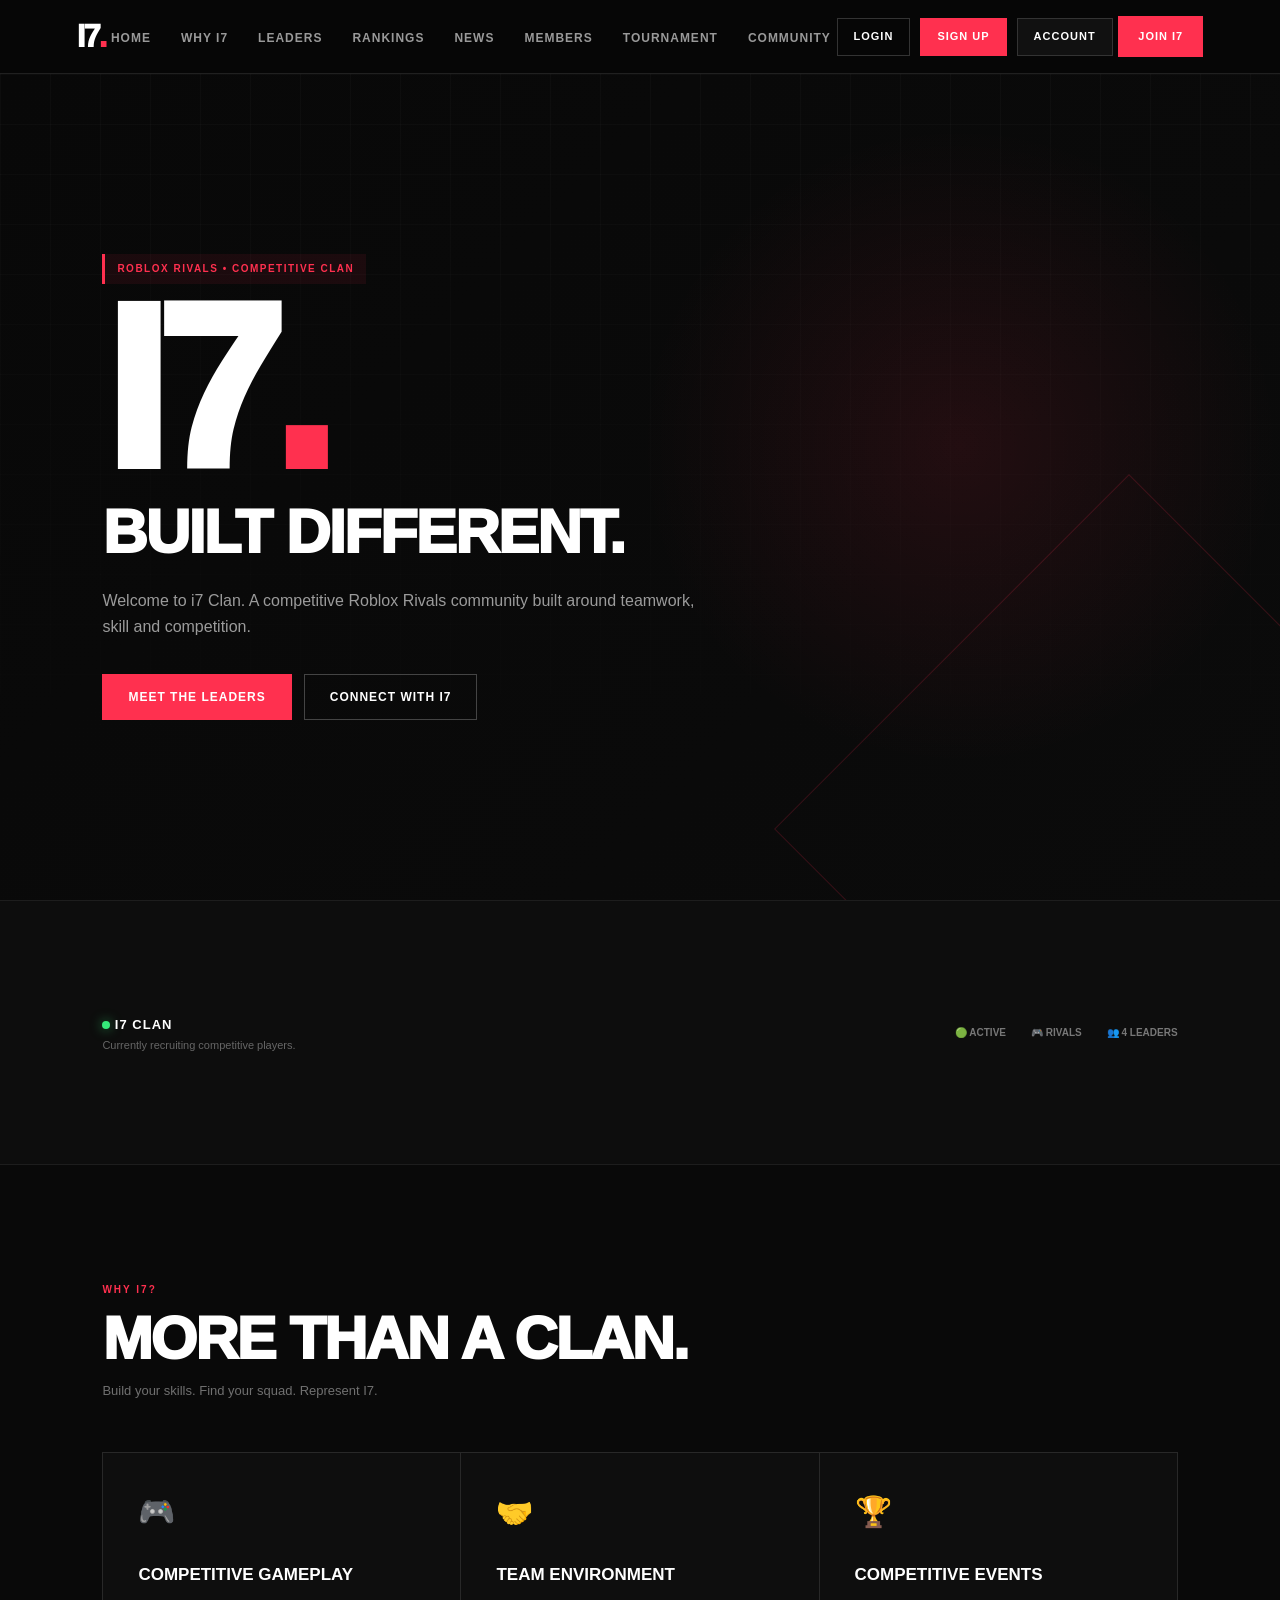
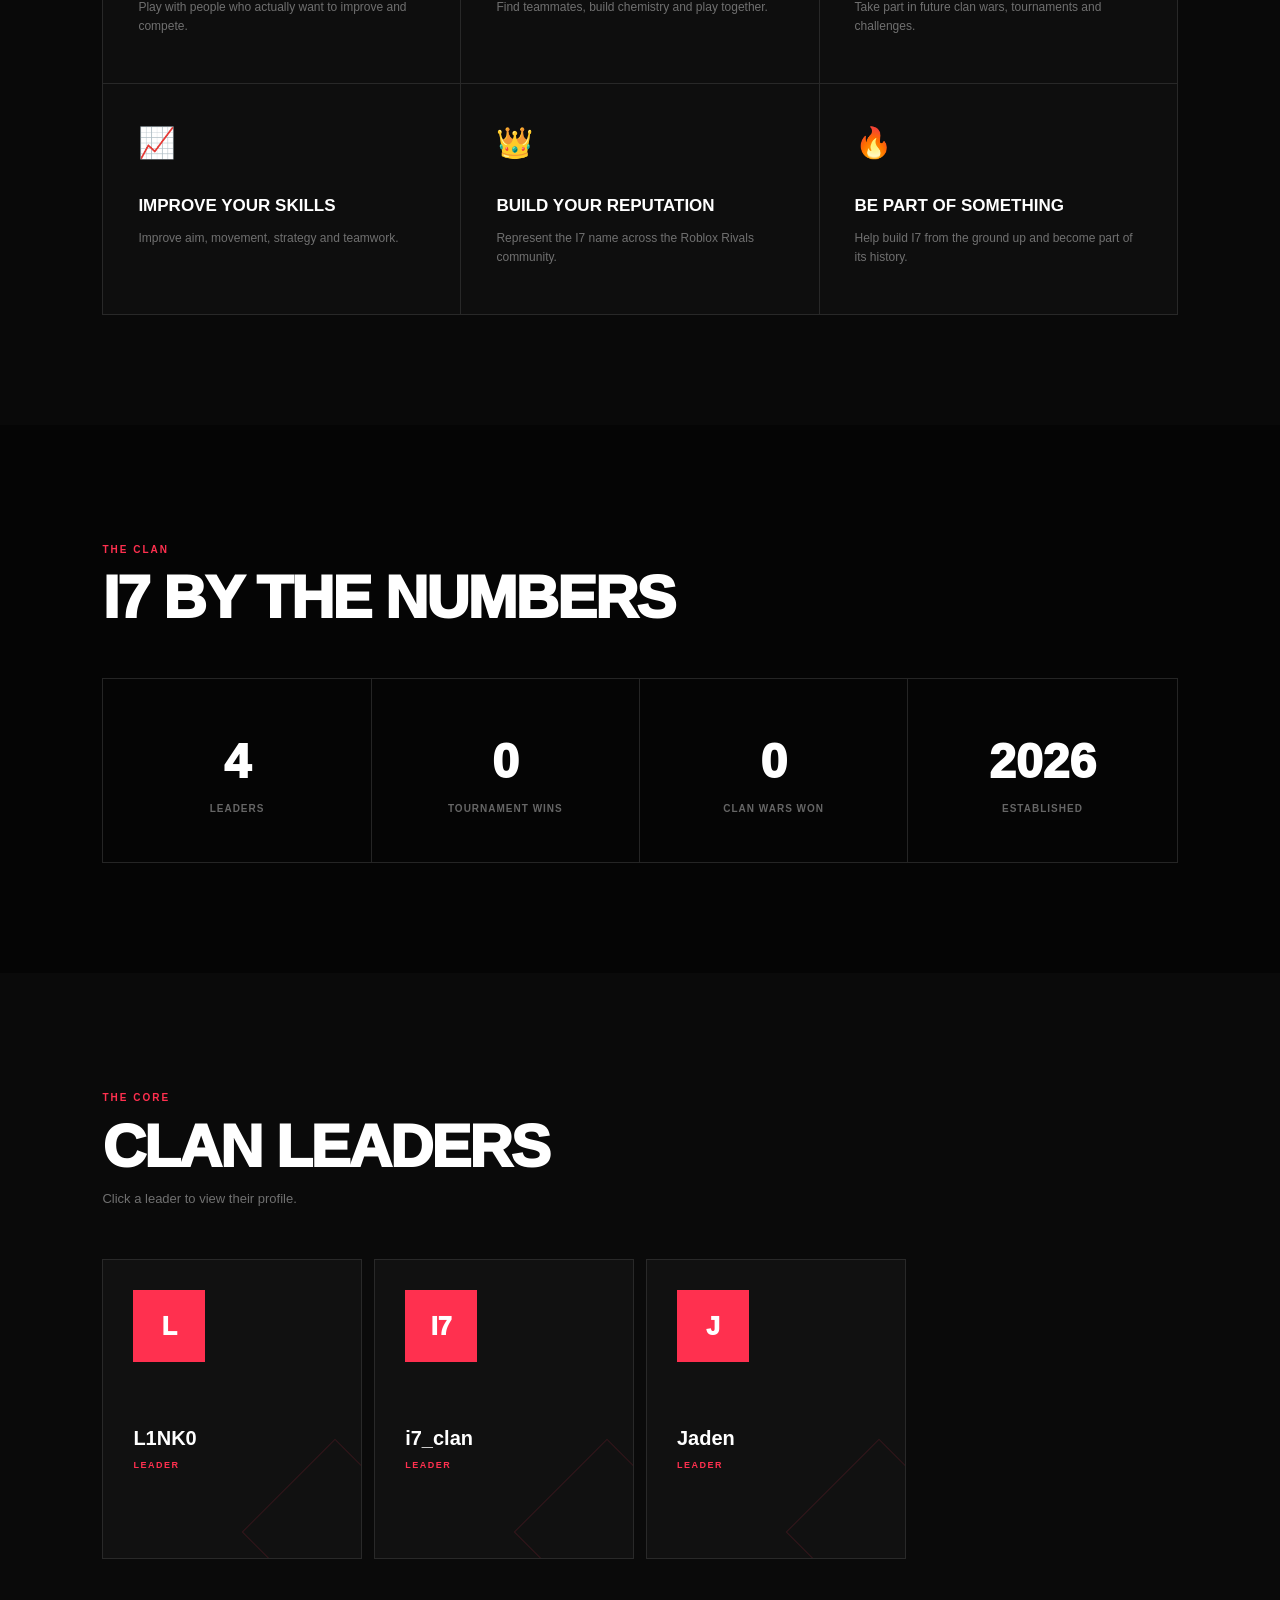
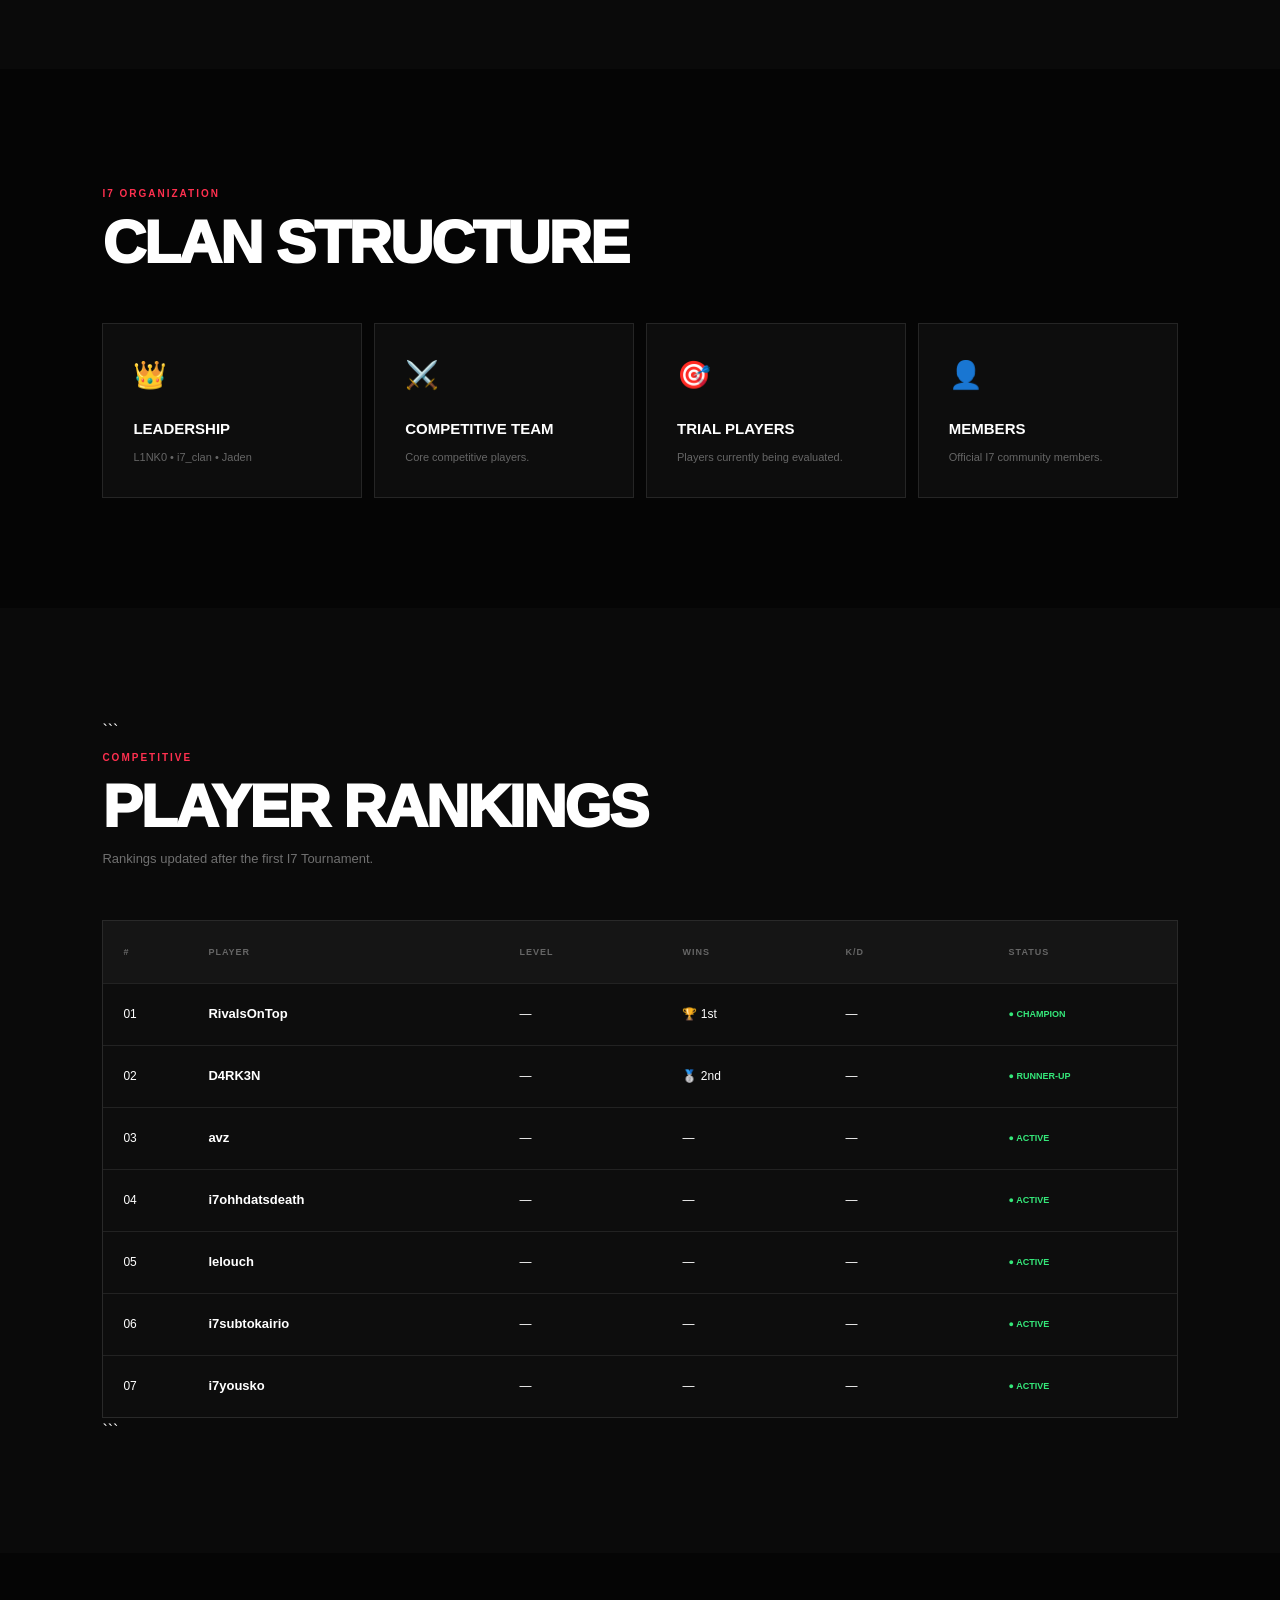
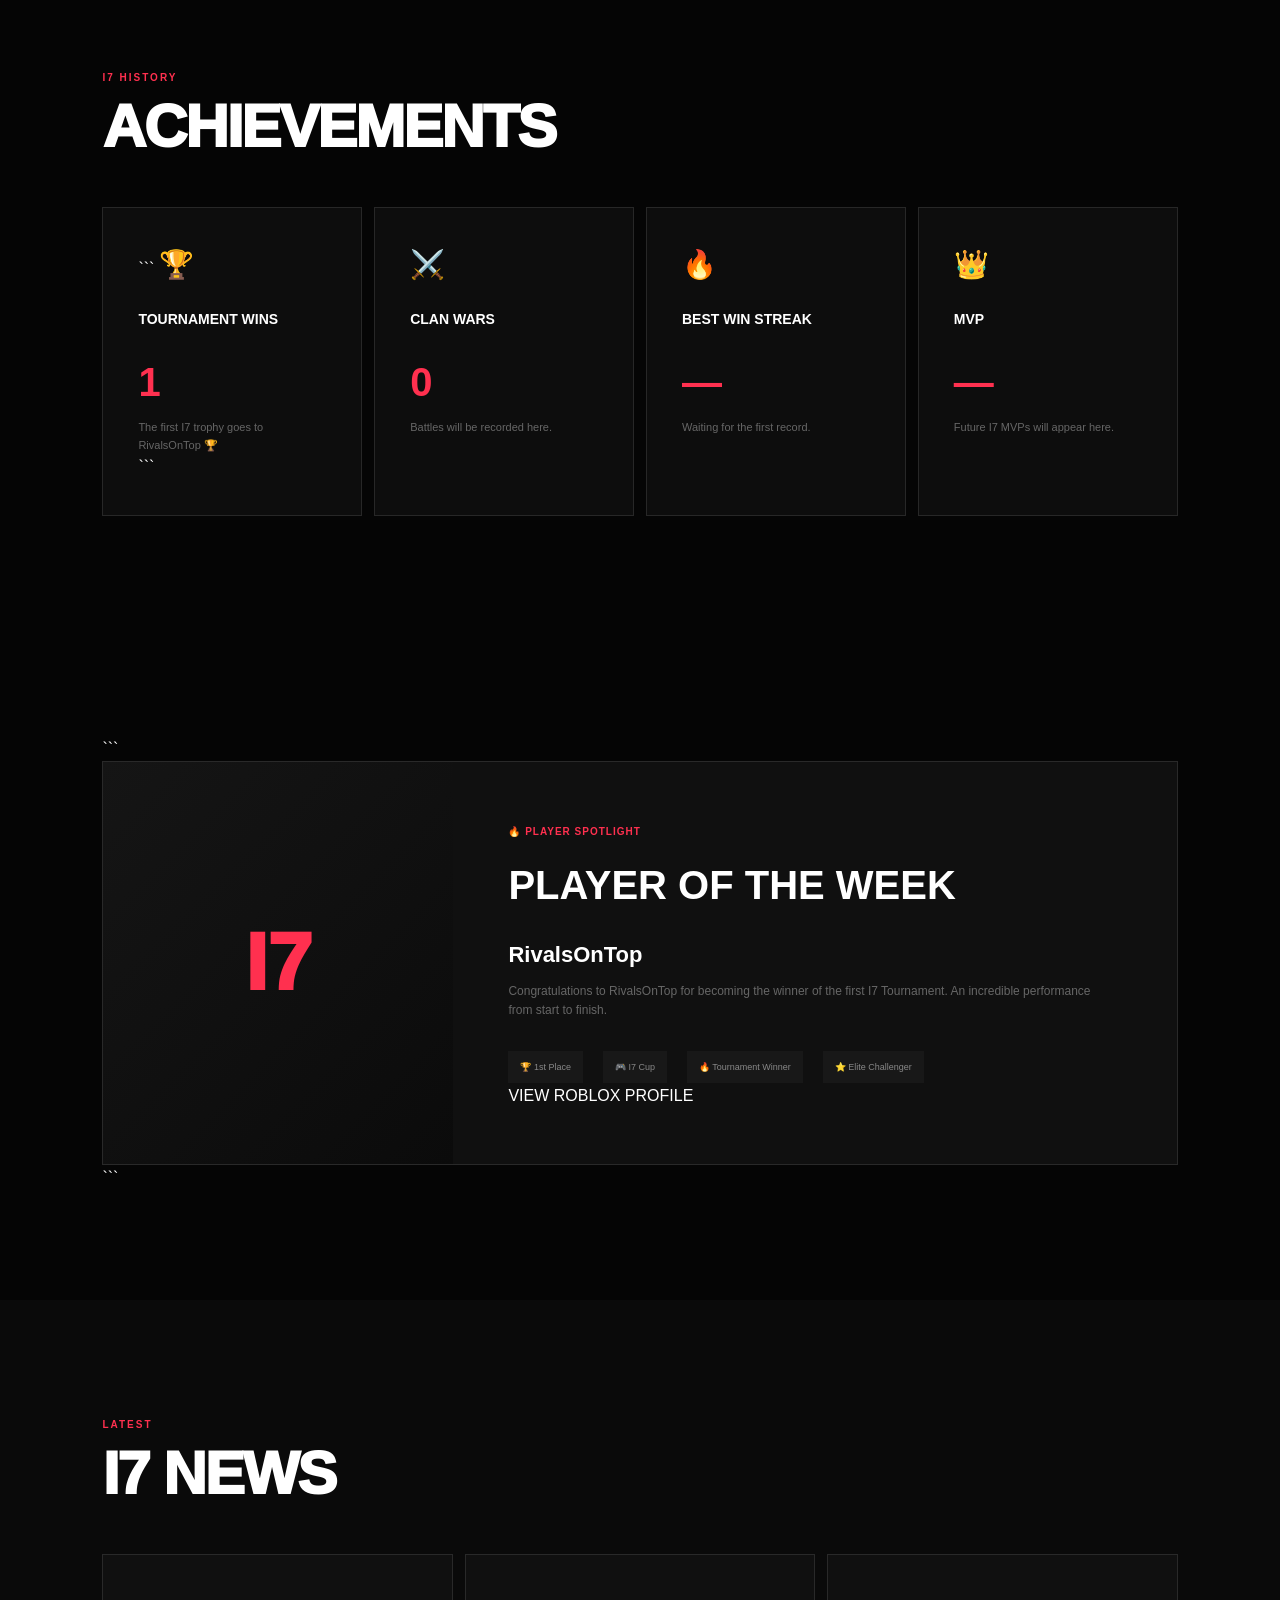
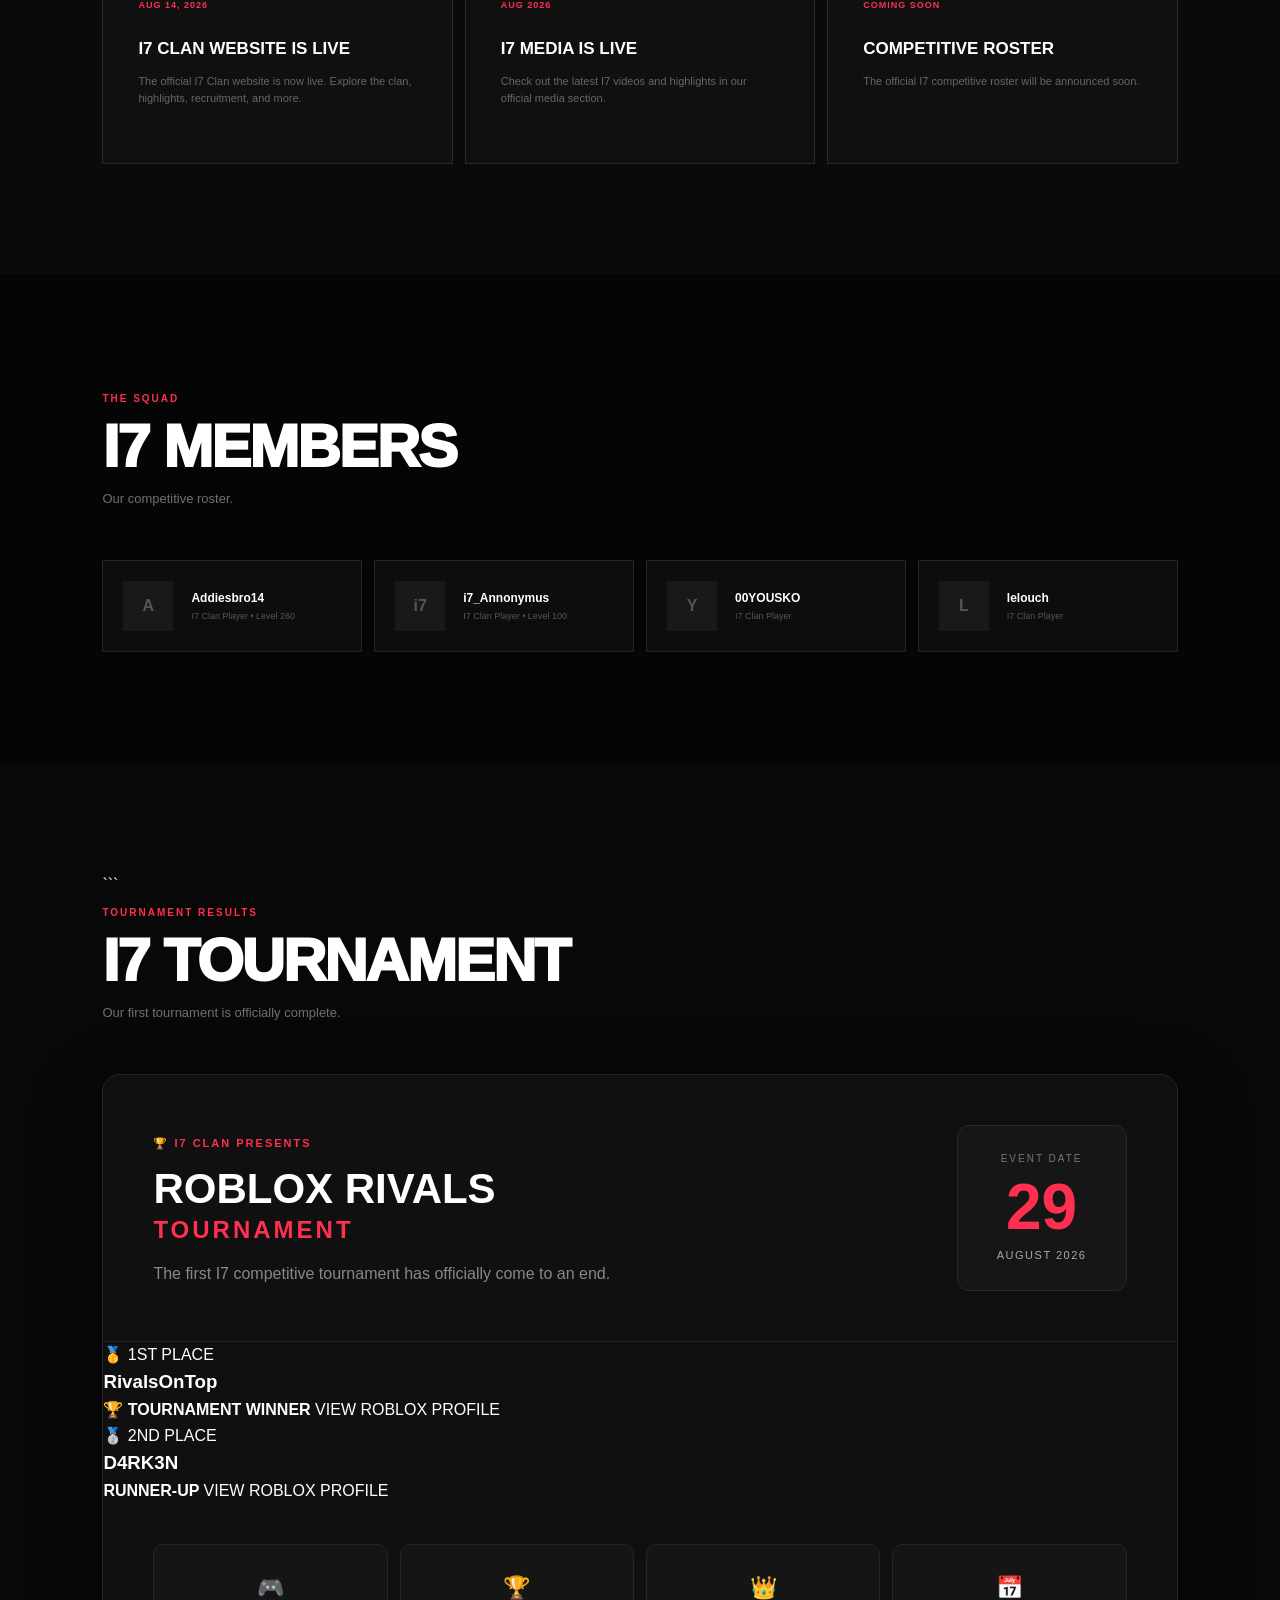
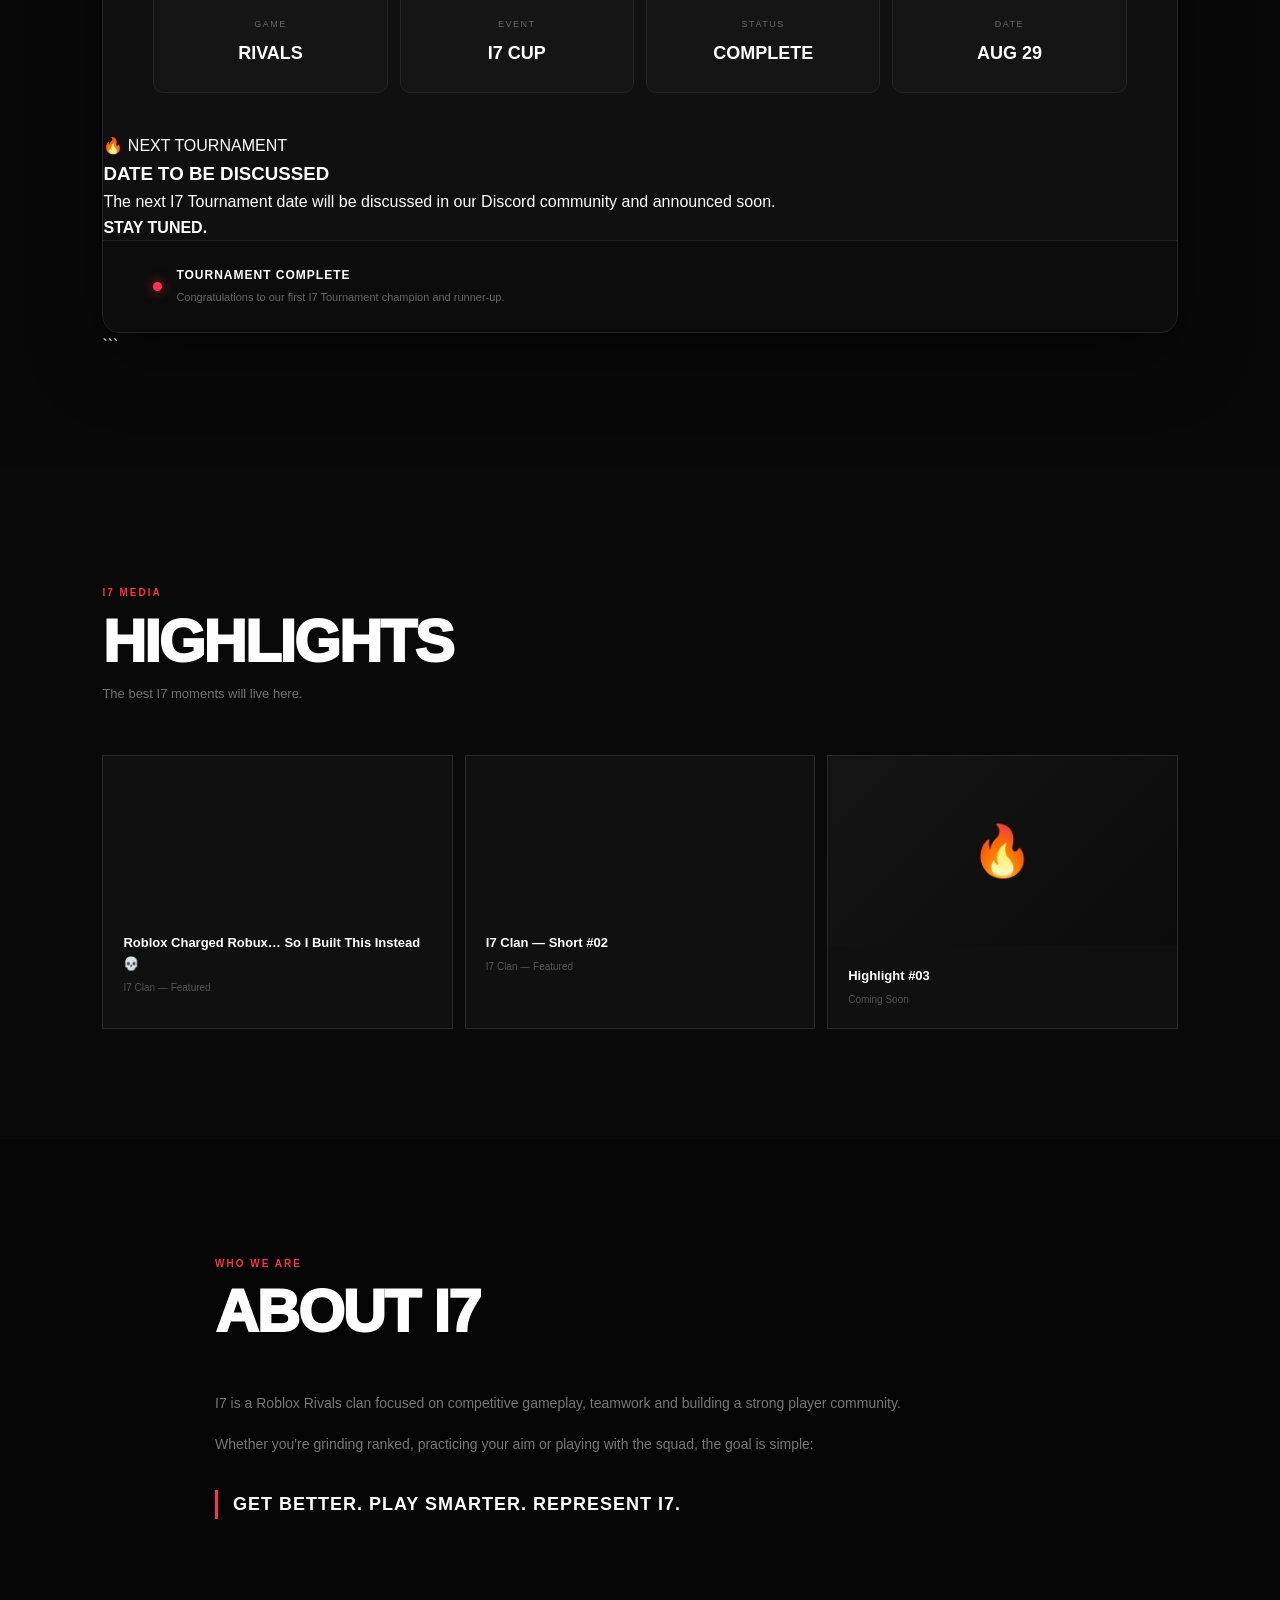
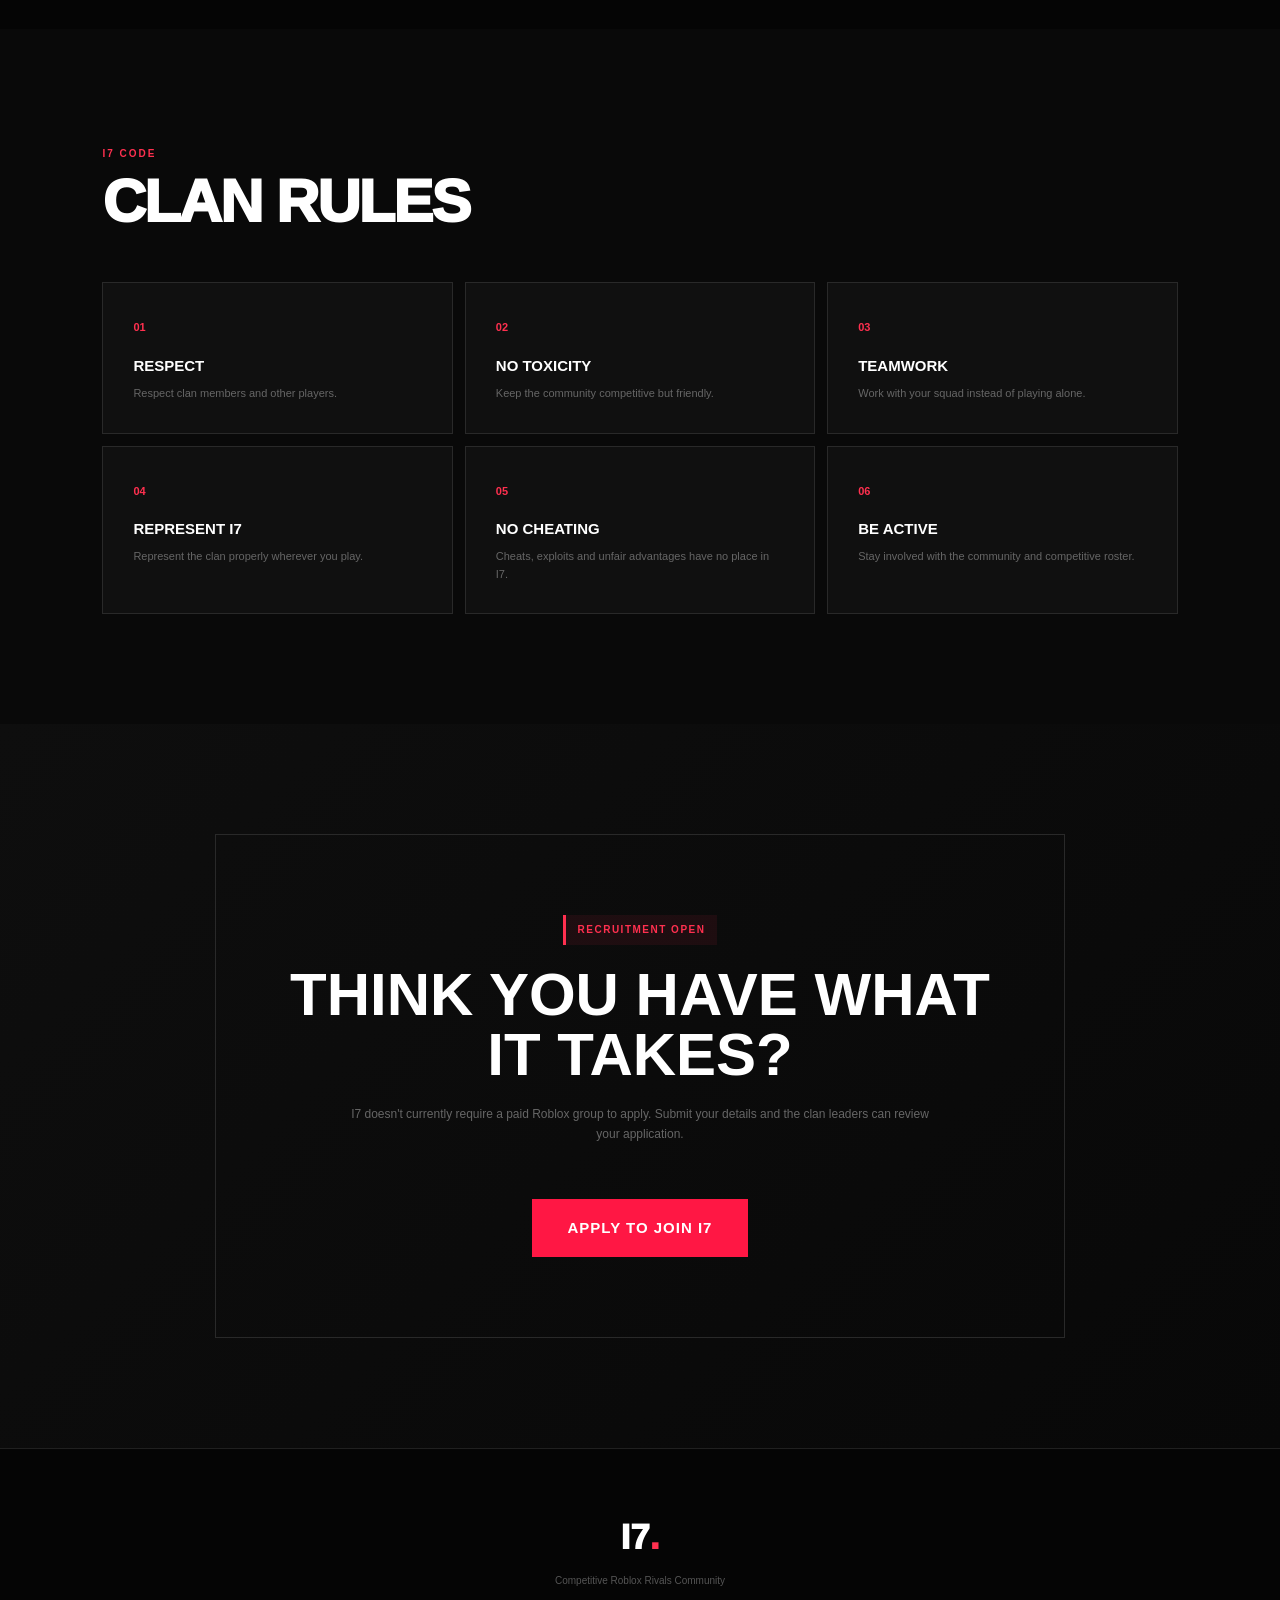
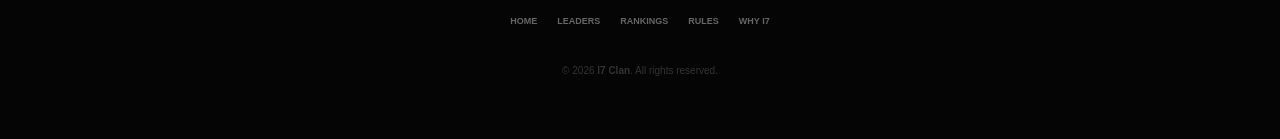
==== index.html @ d5f8cf29 "Update index.html" ====
<!DOCTYPE html>
<html lang="en">

<head>
        <!-- Google Analytics -->
<script async src="https://www.googletagmanager.com/gtag/js?id=G-5QTDFL66CS"></script>
<script>
  window.dataLayer = window.dataLayer || [];
  function gtag(){dataLayer.push(arguments);}
  gtag('js', new Date());

  gtag('config', 'G-5QTDFL66CS');
</script> 

    <meta charset="UTF-8">

    <meta
        name="viewport"
        content="width=device-width, initial-scale=1.0"
    >

    <title>I7 Clan | Roblox Rivals</title>

    <link rel="icon" type="image/png" href="i7-logo.png">

    <meta
        name="description"
        content="I7 Clan — Competitive Roblox Rivals community."
    >

    <link
        rel="stylesheet"
        href="style.css"
    >

</head>


<body>


<!-- =====================================================
     NAVBAR
===================================================== -->

<nav>

    <div class="logo">
        I7<span>.</span>
    </div>

    <ul>

        <li>
            <a href="#home">Home</a>
        </li>

        <li>
            <a href="#why">Why I7</a>
        </li>

        <li>
            <a href="#leaders">Leaders</a>
        </li>

        <li>
            <a href="#rankings">Rankings</a>
        </li>

        <li>
            <a href="#news">News</a>
        </li>

        <li>
            <a href="member.html">Members</a>
        </li>

        <li>
            <a href="#tournament">Tournament</a>
        </li>

        <li>
            <a href="community.html">Community</a>
        </li>

     

    </ul>


    <!-- AUTH -->
    <div class="nav-auth">

        <a href="login.html" class="nav-login">
            Login
        </a>

        <a href="signup.html" class="nav-signup">
            Sign Up
        </a>

        <a href="profile.html" class="nav-account">
            Account
        </a>

    </div>


    <!-- JOIN I7 -->
   <a href="#recruitment" class="nav-join">
    JOIN I7
</a>

<button class="menu-toggle" id="menuToggle" aria-label="Open menu">
    ☰
</button>

</nav>



<!-- =====================================================
     HERO
===================================================== -->

<section
    class="hero"
    id="home"
>

    <div class="hero-content">


        <div class="badge">
            ROBLOX RIVALS • COMPETITIVE CLAN
        </div>


        <h1>
            I7<span>.</span>
        </h1>


        <h2>
            Built Different.
        </h2>


        <p>

            Welcome to i7 Clan.

            A competitive Roblox Rivals community
            built around teamwork, skill and competition.

        </p>


<div class="buttons">

    <a
        href="#leaders"
        class="btn primary"
    >
        MEET THE LEADERS
    </a>
        
    <button
        class="btn secondary"
        onclick="openConnect()"
    >
        CONNECT WITH I7
    </button>

</div>


    </div>

</section>



<!-- =====================================================
     LIVE CLAN STATUS
===================================================== -->

<section class="status-section">

    <div class="live-status">

        <div>

            <span class="status-dot"></span>

            <strong>
                I7 CLAN
            </strong>

            <p>
                Currently recruiting competitive players.
            </p>

        </div>


        <div class="status-items">

            <span>
                🟢 ACTIVE
            </span>

            <span>
                🎮 RIVALS
            </span>

            <span>
                👥 4 LEADERS
            </span>

        </div>

    </div>

</section>



<!-- =====================================================
     WHY JOIN I7
===================================================== -->

<section
    class="why-section"
    id="why"
>

    <div class="section-title">

        <small>
            WHY I7?
        </small>

        <h2>
            More Than A Clan.
        </h2>

        <p class="section-subtitle">
            Build your skills. Find your squad. Represent I7.
        </p>

    </div>


    <div class="why-grid">


        <div class="why-card">

            <div class="why-icon">
                🎮
            </div>

            <h3>
                Competitive Gameplay
            </h3>

            <p>
                Play with people who actually want
                to improve and compete.
            </p>

        </div>



        <div class="why-card">

            <div class="why-icon">
                🤝
            </div>

            <h3>
                Team Environment
            </h3>

            <p>
                Find teammates, build chemistry
                and play together.
            </p>

        </div>



        <div class="why-card">

            <div class="why-icon">
                🏆
            </div>

            <h3>
                Competitive Events
            </h3>

            <p>
                Take part in future clan wars,
                tournaments and challenges.
            </p>

        </div>



        <div class="why-card">

            <div class="why-icon">
                📈
            </div>

            <h3>
                Improve Your Skills
            </h3>

            <p>
                Improve aim, movement, strategy
                and teamwork.
            </p>

        </div>



        <div class="why-card">

            <div class="why-icon">
                👑
            </div>

            <h3>
                Build Your Reputation
            </h3>

            <p>
                Represent the I7 name across
                the Roblox Rivals community.
            </p>

        </div>



        <div class="why-card">

            <div class="why-icon">
                🔥
            </div>

            <h3>
                Be Part Of Something
            </h3>

            <p>
                Help build I7 from the ground up
                and become part of its history.
            </p>

        </div>


    </div>

</section>



<!-- =====================================================
     CLAN NUMBERS
===================================================== -->

<section class="stats-section">

    <div class="section-title">

        <small>
            THE CLAN
        </small>

        <h2>
            I7 By The Numbers
        </h2>

    </div>


    <div class="stats">


        <div class="stat">

            <h3>
                4
            </h3>

            <p>
                Leaders
            </p>

        </div>


        <div class="stat">

            <h3>
                0
            </h3>

            <p>
                Tournament Wins
            </p>

        </div>


        <div class="stat">

            <h3>
                0
            </h3>

            <p>
                Clan Wars Won
            </p>

        </div>


        <div class="stat">

            <h3>
                2026
            </h3>

            <p>
                Established
            </p>

        </div>


    </div>

</section>



<!-- =====================================================
     LEADERS
===================================================== -->

<section
    class="leaders"
    id="leaders"
>

    <div class="section-title">

        <small>
            THE CORE
        </small>

        <h2>
            Clan Leaders
        </h2>

        <p class="section-subtitle">
            Click a leader to view their profile.
        </p>

    </div>


    <div class="leader-grid">


        <!-- L1NK0 -->

        <div
            class="leader-card"
            onclick="openLeader('L1NK0')"
        >

            <div class="avatar">
                L
            </div>

            <h3>
                L1NK0
            </h3>

            <p>
                LEADER
            </p>

        </div>



        <!-- I7_CLAN -->

        <div
            class="leader-card"
            onclick="openLeader('i7_clan')"
        >

            <div class="avatar">
                I7
            </div>

            <h3>
                i7_clan
            </h3>

            <p>
                LEADER
            </p>

        </div>



        <!-- JADEN -->

        <div
            class="leader-card"
            onclick="openLeader('Jaden')"
        >

            <div class="avatar">
                J
            </div>

            <h3>
                Jaden
            </h3>

            <p>
                LEADER
            </p>

        </div>


    </div>

</section>



<!-- =====================================================
     LEADERSHIP HIERARCHY
===================================================== -->

<section class="hierarchy">

    <div class="section-title">

        <small>
            I7 ORGANIZATION
        </small>

        <h2>
            Clan Structure
        </h2>

    </div>


    <div class="hierarchy-grid">


        <div class="hierarchy-card">

            <span>
                👑
            </span>

            <h3>
                Leadership
            </h3>

            <p>
                L1NK0 • i7_clan • Jaden
            </p>

        </div>



        <div class="hierarchy-card">

            <span>
                ⚔️
            </span>

            <h3>
                Competitive Team
            </h3>

            <p>
                Core competitive players.
            </p>

        </div>



        <div class="hierarchy-card">

            <span>
                🎯
            </span>

            <h3>
                Trial Players
            </h3>

            <p>
                Players currently being evaluated.
            </p>

        </div>



        <div class="hierarchy-card">

            <span>
                👤
            </span>

            <h3>
                Members
            </h3>

            <p>
                Official I7 community members.
            </p>

        </div>


    </div>

</section>



<!-- =====================================================
     PLAYER RANKINGS
===================================================== -->

<section
    class="rankings"
    id="rankings"
>

```
<div class="section-title">

    <small>
        COMPETITIVE
    </small>

    <h2>
        Player Rankings
    </h2>

    <p class="section-subtitle">
        Rankings updated after the first I7 Tournament.
    </p>

</div>


<div class="ranking-table">


    <div class="ranking-header">

        <span>
            #
        </span>

        <span>
            PLAYER
        </span>

        <span>
            LEVEL
        </span>

        <span>
            WINS
        </span>

        <span>
            K/D
        </span>

        <span>
            STATUS
        </span>

    </div>


    <!-- 1ST PLACE -->

    <div class="ranking-row">

        <span>
            01
        </span>

        <strong>
            RivalsOnTop
        </strong>

        <span>
            —
        </span>

        <span>
            🏆 1st
        </span>

        <span>
            —
        </span>

        <span class="active-player">
            ● CHAMPION
        </span>

    </div>


    <!-- 2ND PLACE -->

    <div class="ranking-row">

        <span>
            02
        </span>

        <strong>
            D4RK3N
        </strong>

        <span>
            —
        </span>

        <span>
            🥈 2nd
        </span>

        <span>
            —
        </span>

        <span class="active-player">
            ● RUNNER-UP
        </span>

    </div>


    <!-- 3 -->

    <div class="ranking-row">

        <span>
            03
        </span>

        <strong>
            avz
        </strong>

        <span>
            —
        </span>

        <span>
            —
        </span>

        <span>
            —
        </span>

        <span class="active-player">
            ● ACTIVE
        </span>

    </div>


    <!-- 4 -->

    <div class="ranking-row">

        <span>
            04
        </span>

        <strong>
            i7ohhdatsdeath
        </strong>

        <span>
            —
        </span>

        <span>
            —
        </span>

        <span>
            —
        </span>

        <span class="active-player">
            ● ACTIVE
        </span>

    </div>


    <!-- 5 -->

    <div class="ranking-row">

        <span>
            05
        </span>

        <strong>
            lelouch
        </strong>

        <span>
            —
        </span>

        <span>
            —
        </span>

        <span>
            —
        </span>

        <span class="active-player">
            ● ACTIVE
        </span>

    </div>


    <!-- 6 -->

    <div class="ranking-row">

        <span>
            06
        </span>

        <strong>
            i7subtokairio
        </strong>

        <span>
            —
        </span>

        <span>
            —
        </span>

        <span>
            —
        </span>

        <span class="active-player">
            ● ACTIVE
        </span>

    </div>


    <!-- 7 -->

    <div class="ranking-row">

        <span>
            07
        </span>

        <strong>
            i7yousko
        </strong>

        <span>
            —
        </span>

        <span>
            —
        </span>

        <span>
            —
        </span>

        <span class="active-player">
            ● ACTIVE
        </span>

    </div>


</div>
```

</section>



<!-- =====================================================
     ACHIEVEMENTS
===================================================== -->

<section class="achievements">

    <div class="section-title">

        <small>
            I7 HISTORY
        </small>

        <h2>
            Achievements
        </h2>

    </div>


    <div class="achievement-grid">


<div class="achievement-card">

```
<span>
    🏆
</span>

<h3>
    Tournament Wins
</h3>

<strong>
    1
</strong>

<p>
    The first I7 trophy goes to
    <a
        href="https://www.roblox.com/users/5258604879/profile"
        target="_blank"
    >
        RivalsOnTop
    </a>
    🏆
</p>
```

</div>




        <div class="achievement-card">

            <span>
                ⚔️
            </span>

            <h3>
                Clan Wars
            </h3>

            <strong>
                0
            </strong>

            <p>
                Battles will be recorded here.
            </p>

        </div>



        <div class="achievement-card">

            <span>
                🔥
            </span>

            <h3>
                Best Win Streak
            </h3>

            <strong>
                —
            </strong>

            <p>
                Waiting for the first record.
            </p>

        </div>



        <div class="achievement-card">

            <span>
                👑
            </span>

            <h3>
                MVP
            </h3>

            <strong>
                —
            </strong>

            <p>
                Future I7 MVPs will appear here.
            </p>

        </div>


    </div>

</section>



<!-- =====================================================
     PLAYER SPOTLIGHT
===================================================== -->

<section class="spotlight">

```
<div class="spotlight-card">


    <div class="spotlight-image">
        I7
    </div>


    <div class="spotlight-content">

        <small>
            🔥 PLAYER SPOTLIGHT
        </small>


        <h2>
            Player Of The Week
        </h2>


        <h3>
            RivalsOnTop
        </h3>


        <p>
            Congratulations to RivalsOnTop for becoming
            the winner of the first I7 Tournament.
            An incredible performance from start to finish.
        </p>


        <div class="spotlight-stats">

            <span>
                🏆 1st Place
            </span>

            <span>
                🎮 I7 Cup
            </span>

            <span>
                🔥 Tournament Winner
            </span>

            <span>
                ⭐ Elite Challenger
            </span>

        </div>


        <a
            href="https://www.roblox.com/users/5258604879/profile"
            target="_blank"
            class="spotlight-profile"
        >
            VIEW ROBLOX PROFILE
        </a>

    </div>

</div>
```

</section>



<!-- =====================================================
     NEWS
===================================================== -->

<section
    class="news"
    id="news"
>

    <div class="section-title">

        <small>
            LATEST
        </small>

        <h2>
            I7 News
        </h2>

    </div>


    <div class="news-grid">


        <article class="news-card">

            <span>
                AUG 14, 2026
            </span>

            <h3>
                I7 Clan Website Is LIVE
            </h3>

            <p>
                The official I7 Clan website is now live.
                Explore the clan, highlights, recruitment,
                and more.
            </p>

        </article>



        <article class="news-card">

            <span>
                AUG 2026
            </span>

            <h3>
                I7 Media Is LIVE
            </h3>

            <p>
                Check out the latest I7 videos and highlights
                in our official media section.
            </p>

        </article>



        <article class="news-card">

            <span>
                COMING SOON
            </span>

            <h3>
                Competitive Roster
            </h3>

            <p>
                The official I7 competitive roster will be
                announced soon.
            </p>

        </article>


    </div>

</section>



<!-- =====================================================
     MEMBERS
===================================================== -->

<section
    class="members"
    id="members"
>

    <div class="section-title">

        <small>
            THE SQUAD
        </small>

        <h2>
            I7 Members
        </h2>

        <p class="section-subtitle">
            Our competitive roster.
        </p>

    </div>


    <div class="member-grid">


        <!-- MEMBER 01 -->

        <div class="member-card">

            <div class="member-avatar">
                A
            </div>

            <div>

                <h3>
                    Addiesbro14
                </h3>

                <p>
                    I7 Clan Player • Level 260
                </p>

            </div>

        </div>



        <!-- MEMBER 02 -->

        <div class="member-card">

            <div class="member-avatar">
                i7
            </div>

            <div>

                <h3>
                    i7_Annonymus
                </h3>

                <p>
                    I7 Clan Player • Level 100
                </p>

            </div>

        </div>



        <!-- MEMBER 03 -->

        <div class="member-card">

            <div class="member-avatar">
                Y
            </div>

            <div>

                <h3>
                    00YOUSKO
                </h3>

                <p>
                    I7 Clan Player
                </p>

            </div>

        </div>



        <!-- MEMBER 04 -->

        <div class="member-card">

            <div class="member-avatar">
                L
            </div>

            <div>

                <h3>
                    lelouch
                </h3>

                <p>
                    I7 Clan Player
                </p>

            </div>

        </div>


    </div>

</section>
<!-- =====================================================
     I7 TOURNAMENT — RESULTS
===================================================== -->

<section
    class="tournament-section"
    id="tournament"
>

```
<div class="section-title">

    <small>
        TOURNAMENT RESULTS
    </small>

    <h2>
        I7 Tournament
    </h2>

    <p class="section-subtitle">
        Our first tournament is officially complete.
    </p>

</div>


<div class="tournament-card">


    <!-- HEADER -->

    <div class="tournament-header">

        <div>

            <span class="tournament-label">
                🏆 I7 CLAN PRESENTS
            </span>

            <h3>
                ROBLOX RIVALS
                <span>TOURNAMENT</span>
            </h3>

            <p>
                The first I7 competitive tournament has
                officially come to an end.
            </p>

        </div>


        <div class="tournament-date">

            <small>
                EVENT DATE
            </small>

            <strong>
                29
            </strong>

            <span>
                AUGUST 2026
            </span>

        </div>

    </div>


    <!-- WINNERS -->

    <div class="tournament-winners">

        <!-- 1ST PLACE -->

        <div class="winner-card first-place">

            <span class="winner-label">
                🥇 1ST PLACE
            </span>

            <h3>
                RivalsOnTop
            </h3>

            <strong>
                🏆 TOURNAMENT WINNER
            </strong>

            <a
                href="https://www.roblox.com/users/5258604879/profile"
                target="_blank"
                class="winner-profile"
            >
                VIEW ROBLOX PROFILE
            </a>

        </div>


        <!-- 2ND PLACE -->

        <div class="winner-card second-place">

            <span class="winner-label">
                🥈 2ND PLACE
            </span>

            <h3>
                D4RK3N
            </h3>

            <strong>
                RUNNER-UP
            </strong>

            <a
                href="https://www.roblox.com/users/11115227985/profile"
                target="_blank"
                class="winner-profile"
            >
                VIEW ROBLOX PROFILE
            </a>

        </div>

    </div>


    <!-- TOURNAMENT INFO -->

    <div class="tournament-info-grid">

        <div class="tournament-info-card">

            <span>
                🎮
            </span>

            <small>
                GAME
            </small>

            <strong>
                RIVALS
            </strong>

        </div>


        <div class="tournament-info-card">

            <span>
                🏆
            </span>

            <small>
                EVENT
            </small>

            <strong>
                I7 CUP
            </strong>

        </div>


        <div class="tournament-info-card">

            <span>
                👑
            </span>

            <small>
                STATUS
            </small>

            <strong>
                COMPLETE
            </strong>

        </div>


        <div class="tournament-info-card">

            <span>
                📅
            </span>

            <small>
                DATE
            </small>

            <strong>
                AUG 29
            </strong>

        </div>

    </div>


    <!-- NEXT TOURNAMENT -->

    <div class="next-tournament">

        <span class="next-tournament-label">
            🔥 NEXT TOURNAMENT
        </span>

        <h3>
            DATE TO BE DISCUSSED
        </h3>

        <p>
            The next I7 Tournament date will be discussed
            in our Discord community and announced soon.
        </p>

        <strong>
            STAY TUNED.
        </strong>

    </div>


    <!-- STATUS -->

    <div class="tournament-status">

        <div class="status-left">

            <span class="status-dot"></span>

            <div>

                <strong>
                    TOURNAMENT COMPLETE
                </strong>

                <p>
                    Congratulations to our first I7 Tournament
                    champion and runner-up.
                </p>

            </div>

        </div>

    </div>

</div>
```

</section>


<!-- =====================================================
     MEDIA / HIGHLIGHTS
===================================================== -->

<section class="media">

    <div class="section-title">

        <small>
            I7 MEDIA
        </small>

        <h2>
            Highlights
        </h2>

        <p class="section-subtitle">
            The best I7 moments will live here.
        </p>

    </div>


    <div class="media-grid">


        <!-- HIGHLIGHT #01 -->

        <div class="media-card">

            <div class="media-video">
                <iframe
                    src="https://www.youtube.com/embed/yxAotEs2gKg"
                    title="Roblox Charged Robux… So I Built This Instead 💀 | I7 Clan"
                    frameborder="0"
                    allow="accelerometer; autoplay; clipboard-write; encrypted-media; gyroscope; picture-in-picture"
                    allowfullscreen>
                </iframe>
            </div>

            <h3>
                Roblox Charged Robux… So I Built This Instead 💀
            </h3>

            <p>
                I7 Clan — Featured
            </p>

        </div>



     <!-- HIGHLIGHT #02 -->

<div class="media-card">

    <div class="media-video">
        <iframe
            src="https://www.youtube.com/embed/OD75L_VFnKM"
            title="I7 Clan Short #02"
            frameborder="0"
            allow="accelerometer; autoplay; clipboard-write; encrypted-media; gyroscope; picture-in-picture"
            allowfullscreen>
        </iframe>
    </div>

    <h3>
        I7 Clan — Short #02
    </h3>

    <p>
        I7 Clan — Featured
    </p>

</div>



        <!-- HIGHLIGHT #03 -->

        <div class="media-card">

            <div class="media-placeholder">
                🔥
            </div>

            <h3>
                Highlight #03
            </h3>

            <p>
                Coming Soon
            </p>

        </div>


    </div>

</section>


<!-- =====================================================
     ABOUT
===================================================== -->

<section
    class="about-section"
    id="about"
>

    <div class="about">


        <div class="section-title">

            <small>
                WHO WE ARE
            </small>

            <h2>
                About I7
            </h2>

        </div>


        <p>

            I7 is a Roblox Rivals clan focused on
            competitive gameplay, teamwork and
            building a strong player community.

        </p>


        <p>

            Whether you're grinding ranked,
            practicing your aim or playing
            with the squad, the goal is simple:

        </p>


        <h3>
            GET BETTER. PLAY SMARTER. REPRESENT I7.
        </h3>


    </div>

</section>



<!-- =====================================================
     RULES
===================================================== -->

<section
    class="rules"
    id="rules"
>

    <div class="section-title">

        <small>
            I7 CODE
        </small>

        <h2>
            Clan Rules
        </h2>

    </div>


    <div class="rules-grid">


        <div class="rule">

            <span>
                01
            </span>

            <h3>
                Respect
            </h3>

            <p>
                Respect clan members and other players.
            </p>

        </div>



        <div class="rule">

            <span>
                02
            </span>

            <h3>
                No Toxicity
            </h3>

            <p>
                Keep the community competitive but friendly.
            </p>

        </div>



        <div class="rule">

            <span>
                03
            </span>

            <h3>
                Teamwork
            </h3>

            <p>
                Work with your squad instead of playing alone.
            </p>

        </div>



        <div class="rule">

            <span>
                04
            </span>

            <h3>
                Represent I7
            </h3>

            <p>
                Represent the clan properly wherever you play.
            </p>

        </div>



        <div class="rule">

            <span>
                05
            </span>

            <h3>
                No Cheating
            </h3>

            <p>
                Cheats, exploits and unfair advantages
                have no place in I7.
            </p>

        </div>



        <div class="rule">

            <span>
                06
            </span>

            <h3>
                Be Active
            </h3>

            <p>
                Stay involved with the community
                and competitive roster.
            </p>

        </div>


    </div>

</section>



<!-- =====================================================
     RECRUITMENT
===================================================== -->

<section
    id="recruitment"
    class="join-section"
>

    <div class="join-box">

        <div class="badge">
            RECRUITMENT OPEN
        </div>

        <h2>
            Think You Have What It Takes?
        </h2>

        <p>
    I7 doesn't currently require a paid Roblox
    group to apply.

    Submit your details and the clan leaders
    can review your application.
</p>

<a
    href="https://form.jotform.com/262264054840050"
    class="apply-btn"
    target="_blank"
    rel="noopener noreferrer"
>
    APPLY TO JOIN I7
</a>

</div>

</section>
        
<!-- =====================================================
     LEADER PROFILE MODAL
===================================================== -->

<div
    class="modal"
    id="leaderModal"
>

    <div class="profile-modal">

        <button
            class="close"
            onclick="closeLeader()"
        >
            ×
        </button>


        <div
            class="profile-avatar"
            id="profileAvatar"
        >
            I7
        </div>


        <h2 id="profileName">
            i7_clan
        </h2>


        <span class="profile-role">
            CLAN LEADER
        </span>


        <p
            class="profile-description"
            id="profileDescription"
        >
            The Main Leader of I7 Clan.
        </p>


        <div class="profile-links">

            <a
                href="#"
                id="robloxProfile"
                target="_blank"
                rel="noopener noreferrer"
            >
                ROBLOX PROFILE
            </a>

        </div>

    </div>

</div>



<!-- =====================================================
     FOOTER
===================================================== -->

<footer>

    <div class="footer-logo">
        I7<span>.</span>
    </div>


    <p>
        Competitive Roblox Rivals Community
    </p>


    <div class="footer-links">

        <a href="#home">
            Home
        </a>

        <a href="#leaders">
            Leaders
        </a>

        <a href="#rankings">
            Rankings
        </a>

        <a href="#rules">
            Rules
        </a>

        <a href="#why">
            Why I7
        </a>

    </div>


    <p class="copyright">

        © 2026 <strong>I7 Clan</strong>.
        All rights reserved.

    </p>

</footer>



<script src="script.js"></script>
<!-- =====================================================
     CONNECT WITH I7 MODAL
===================================================== -->

<div
    class="modal"
    id="connectModal"
>

    <div class="connect-modal">

        <button
            class="connect-close"
            onclick="closeConnect()"
        >
            ×
        </button>


        <span class="connect-label">
            I7 COMMUNITY
        </span>


        <h2>
            CONNECT WITH I7
        </h2>


        <p>
            Follow I7, join the community,
            and stay connected.
        </p>


        <div class="connect-links">

            <a
                href="https://discord.gg/n4csThByB"
                target="_blank"
                rel="noopener noreferrer"
                class="connect-link"
            >

                <span>💬</span>

                <span>
                    <strong>DISCORD</strong>
                    <small>Join the I7 community</small>
                </span>

            </a>


            <a
                href="https://www.youtube.com/@I7ClanRivals"
                target="_blank"
                rel="noopener noreferrer"
                class="connect-link"
            >

                <span>▶️</span>

                <span>
                    <strong>YOUTUBE</strong>
                    <small>Watch I7 content</small>
                </span>

            </a>


            <a
                href="https://www.instagram.com/i7clanrivals/?hl=en"
                target="_blank"
                rel="noopener noreferrer"
                class="connect-link"
            >

                <span>📸</span>

                <span>
                    <strong>INSTAGRAM</strong>
                    <small>Follow I7</small>
                </span>

            </a>

        </div>

    </div>

</div>
        
</body>

</html>
---- style.css ----
/* =====================================================
   I7 CLAN — CLEANED STYLESHEET
   Same visual system, consolidated responsive rules.
===================================================== */

/* ==================== BASE ==================== */
* {
  margin: 0;
  padding: 0;
  box-sizing: border-box;
}

html {
  scroll-behavior: smooth;
}

body {
  font-family: Arial,
        Helvetica,
        sans-serif;
  background: #080808;
  color: #ffffff;
  line-height: 1.6;
  overflow-x: hidden;
}

button,
input,
textarea {
  font-family: inherit;
}

button {
  cursor: pointer;
}

a {
  color: inherit;
  text-decoration: none;
}

:root {
  --red: #ff304f;
  --red-dark: #b81731;
  --black: #080808;
  --black-2: #0d0d0d;
  --panel: #111111;
  --panel-2: #151515;
  --border: #292929;
  --text: #ffffff;
  --muted: #858585;
  --green: #35e87a;
}

::selection {
  background: var(--red);
  color: #ffffff;
}

::-webkit-scrollbar {
  width: 8px;
}

::-webkit-scrollbar-track {
  background: #050505;
}

::-webkit-scrollbar-thumb {
  background: #333333;
}

::-webkit-scrollbar-thumb:hover {
  background: var(--red);
}

nav {
  position: sticky;
  top: 0;
  z-index: 1000;
  width: 100%;
  height: 74px;
  display: flex;
  align-items: center;
  justify-content: space-between;
  padding: 0 6%;
  background: rgba(7, 7, 7, 0.94);
  border-bottom: 1px solid #202020;
  backdrop-filter: blur(12px);
}

.logo {
  font-size: 31px;
  font-weight: 1000;
  letter-spacing: -2px;
}

.logo span,
.footer-logo span {
  color: var(--red);
}

nav ul {
  display: flex;
  gap: 30px;
  list-style: none;
}

nav ul li a {
  position: relative;
  color: #999;
  font-size: 12px;
  font-weight: 800;
  letter-spacing: 1px;
  text-transform: uppercase;
  transition: 0.25s;
}

nav ul li a:hover {
  color: #ffffff;
}

nav ul li a::after {
  content: "";
  position: absolute;
  left: 0;
  bottom: -8px;
  width: 0;
  height: 2px;
  background: var(--red);
  transition: 0.25s;
}

nav ul li a:hover::after {
  width: 100%;
}

.btn {
  display: inline-flex;
  align-items: center;
  justify-content: center;
  min-height: 46px;
  padding: 0 25px;
  border: 0;
  font-size: 12px;
  font-weight: 900;
  letter-spacing: 1px;
  text-transform: uppercase;
  transition: transform 0.2s,
        background 0.2s,
        border 0.2s;
}

.btn:hover {
  transform: translateY(-2px);
}

.btn.primary {
  background: var(--red);
  color: #ffffff;
  border: 1px solid var(--red);
}

.btn.primary:hover {
  background: #ff4964;
}

.btn.secondary {
  background: transparent;
  color: #ffffff;
  border: 1px solid #444;
}

.btn.secondary:hover {
  border-color: var(--red);
  color: var(--red);
}

.nav-join {
  border: 0;
  padding: 12px 20px;
  background: var(--red);
  color: #fff;
  font-size: 11px;
  font-weight: 900;
  letter-spacing: 1px;
}

.nav-auth {
  display: flex;
  align-items: center;
  gap: 10px;
}

.nav-auth a {
  text-decoration: none;
  display: inline-flex;
  align-items: center;
  justify-content: center;
  min-height: 38px;
  padding: 0 16px;
  font-size: 11px;
  font-weight: 900;
  letter-spacing: 1px;
  text-transform: uppercase;
  transition: 0.2s ease;
}

.nav-login {
  color: #fff;
  background: transparent;
  border: 1px solid #333;
}

.nav-login:hover {
  border-color: var(--red);
  color: var(--red);
}

.nav-signup {
  color: #fff;
  background: var(--red);
  border: 1px solid var(--red);
}

.nav-signup:hover {
  background: #ff4964;
  border-color: #ff4964;
}

.nav-account {
  color: #fff;
  background: #111;
  border: 1px solid #333;
}

.nav-account:hover {
  border-color: var(--red);
  color: var(--red);
}

.nav-join:hover {
  background: #ff4964;
}

.badge {
  display: inline-block;
  padding: 7px 12px;
  background: rgba(255, 48, 79, 0.08);
  border-left: 3px solid var(--red);
  color: var(--red);
  font-size: 10px;
  font-weight: 900;
  letter-spacing: 1.5px;
}

.hero {
  position: relative;
  min-height: calc(100vh - 74px);
  display: flex;
  align-items: center;
  padding: 100px 8%;
  overflow: hidden;
  background: radial-gradient(
            circle at 75% 45%,
            rgba(255, 48, 79, 0.10),
            transparent 30%
        ),

        linear-gradient(
            135deg,
            #080808,
            #0b0b0b
        );
}

.hero::before {
  content: "";
  position: absolute;
  inset: 0;
  background-image: linear-gradient(
            rgba(255,255,255,0.025)
            1px,
            transparent 1px
        ),

        linear-gradient(
            90deg,
            rgba(255,255,255,0.025)
            1px,
            transparent 1px
        );
  background-size: 50px 50px;
  mask-image: linear-gradient(
            to bottom,
            black,
            transparent
        );
  pointer-events: none;
}

.hero::after {
  content: "";
  position: absolute;
  right: -100px;
  bottom: -180px;
  width: 500px;
  height: 500px;
  border: 1px solid rgba(255,48,79,0.18);
  transform: rotate(45deg);
}

.hero-content {
  position: relative;
  z-index: 2;
  max-width: 760px;
}

.hero h1 {
  margin-top: 20px;
  font-size: clamp(100px, 18vw, 230px);
  line-height: 0.75;
  font-weight: 1000;
  letter-spacing: -12px;
}

.hero h1 span {
  color: var(--red);
}

.hero h2 {
  margin-top: 25px;
  font-size: clamp(30px, 5vw, 62px);
  line-height: 1;
  font-weight: 1000;
  text-transform: uppercase;
  letter-spacing: -2px;
}

.hero p {
  max-width: 600px;
  margin-top: 25px;
  color: #9b9b9b;
  font-size: 16px;
}

.buttons {
  display: flex;
  gap: 12px;
  margin-top: 35px;
}

.hero-status {
  display: flex;
  align-items: center;
  gap: 9px;
  margin-top: 28px;
  color: #777;
  font-size: 10px;
  font-weight: 900;
  letter-spacing: 1.5px;
}

.status-dot {
  width: 8px;
  height: 8px;
  display: inline-block;
  border-radius: 50%;
  background: var(--green);
  box-shadow: 0 0 12px rgba(53,232,122,0.6);
}

.status-section {
  padding: 25px 8%;
  background: #0d0d0d;
  border-top: 1px solid #1d1d1d;
  border-bottom: 1px solid #1d1d1d;
}

.live-status {
  max-width: 1200px;
  margin: auto;
  display: flex;
  align-items: center;
  justify-content: space-between;
}

.live-status strong {
  font-size: 13px;
  letter-spacing: 1px;
}

.live-status p {
  color: #666;
  font-size: 11px;
}

.status-items {
  display: flex;
  gap: 25px;
  color: #777;
  font-size: 10px;
  font-weight: 900;
}

section:not(.hero) {
  padding: 110px 8%;
}

.section-title {
  max-width: 1200px;
  margin: 0 auto 50px;
}

.section-title small {
  color: var(--red);
  font-size: 10px;
  font-weight: 900;
  letter-spacing: 2px;
}

.section-title h2 {
  margin-top: 8px;
  font-size: clamp(35px, 5vw, 60px);
  line-height: 1;
  font-weight: 1000;
  text-transform: uppercase;
  letter-spacing: -2px;
}

.section-subtitle {
  margin-top: 12px;
  color: #707070;
  font-size: 13px;
}

.why-section {
  background: #090909;
}

.why-grid {
  max-width: 1200px;
  margin: auto;
  display: grid;
  grid-template-columns: repeat(3, 1fr);
  gap: 1px;
  background: #282828;
  border: 1px solid #282828;
}

.why-card {
  padding: 35px;
  min-height: 230px;
  background: #0e0e0e;
  transition: background 0.25s;
}

.why-card:hover {
  background: #151515;
}

.why-icon {
  font-size: 30px;
  margin-bottom: 25px;
}

.why-card h3 {
  font-size: 17px;
  text-transform: uppercase;
}

.why-card p {
  margin-top: 10px;
  color: #707070;
  font-size: 12px;
}

.stats-section {
  background: #050505;
}

.stats {
  max-width: 1200px;
  margin: auto;
  display: grid;
  grid-template-columns: repeat(4, 1fr);
  border: 1px solid #252525;
}

.stat {
  padding: 45px 25px;
  text-align: center;
  border-right: 1px solid #252525;
}

.stat:last-child {
  border-right: 0;
}

.stat h3 {
  font-size: 48px;
  font-weight: 1000;
  color: #fff;
}

.stat p {
  color: #666;
  font-size: 10px;
  font-weight: 900;
  letter-spacing: 1px;
  text-transform: uppercase;
}

.leaders {
  background: #0a0a0a;
}

.leader-grid {
  max-width: 1200px;
  margin: auto;
  display: grid;
  grid-template-columns: repeat(4, 1fr);
  gap: 12px;
}

.leader-card {
  position: relative;
  min-height: 300px;
  padding: 30px;
  text-align: left;
  background: #111;
  color: #fff;
  border: 1px solid #292929;
  overflow: hidden;
  transition: transform 0.25s,
        border 0.25s;
}

.leader-card::after {
  content: "";
  position: absolute;
  right: -40px;
  bottom: -40px;
  width: 130px;
  height: 130px;
  border: 1px solid rgba(255,48,79,0.15);
  transform: rotate(45deg);
}

.leader-card:hover {
  transform: translateY(-6px);
  border-color: var(--red);
}

.avatar {
  width: 72px;
  height: 72px;
  display: flex;
  align-items: center;
  justify-content: center;
  margin-bottom: 60px;
  background: var(--red);
  color: #fff;
  font-size: 25px;
  font-weight: 1000;
}

.leader-card h3 {
  font-size: 20px;
}

.leader-card p {
  margin-top: 4px;
  color: var(--red);
  font-size: 9px;
  font-weight: 900;
  letter-spacing: 1.5px;
}

.hierarchy {
  background: #050505;
}

.hierarchy-grid {
  max-width: 1200px;
  margin: auto;
  display: grid;
  grid-template-columns: repeat(4, 1fr);
  gap: 12px;
}

.hierarchy-card {
  padding: 30px;
  border: 1px solid #252525;
  background: #0d0d0d;
}

.hierarchy-card span {
  font-size: 27px;
}

.hierarchy-card h3 {
  margin-top: 20px;
  font-size: 15px;
  text-transform: uppercase;
}

.hierarchy-card p {
  margin-top: 8px;
  color: #666;
  font-size: 11px;
}

.rankings {
  background: #0a0a0a;
}

.ranking-table {
  max-width: 1200px;
  margin: auto;
  border: 1px solid #292929;
}

.ranking-header,
.ranking-row {
  display: grid;
  grid-template-columns: 70px 2fr repeat(4, 1fr);
  align-items: center;
  min-height: 62px;
  padding: 0 20px;
  gap: 15px;
}

.ranking-header {
  background: #151515;
  color: #666;
  font-size: 9px;
  font-weight: 900;
  letter-spacing: 1px;
}

.ranking-row {
  border-top: 1px solid #222;
  background: #0d0d0d;
  font-size: 12px;
}

.ranking-row:hover {
  background: #131313;
}

.ranking-row strong {
  font-size: 13px;
}

.active-player {
  color: var(--green);
  font-size: 9px;
  font-weight: 900;
}

.achievements {
  background: #050505;
}

.achievement-grid {
  max-width: 1200px;
  margin: auto;
  display: grid;
  grid-template-columns: repeat(4, 1fr);
  gap: 12px;
}

.achievement-card {
  padding: 35px;
  border: 1px solid #272727;
  background: #0d0d0d;
}

.achievement-card span {
  font-size: 28px;
}

.achievement-card h3 {
  margin-top: 20px;
  font-size: 14px;
  text-transform: uppercase;
}

.achievement-card strong {
  display: block;
  margin-top: 20px;
  font-size: 40px;
  color: var(--red);
}

.achievement-card p {
  margin-top: 5px;
  color: #666;
  font-size: 11px;
}

.wars {
  background: #090909;
}

.war-card {
  max-width: 900px;
  margin: auto;
  padding: 50px;
  display: grid;
  grid-template-columns: 1fr 1fr 1fr;
  align-items: center;
  text-align: center;
  background: #101010;
  border: 1px solid #2b2b2b;
}

.war-logo {
  width: 80px;
  height: 80px;
  margin: auto;
  display: flex;
  align-items: center;
  justify-content: center;
  background: var(--red);
  font-size: 25px;
  font-weight: 1000;
}

.war-logo.opponent {
  background: #222;
  color: #666;
}

.war-team h3 {
  margin-top: 15px;
  font-size: 13px;
}

.war-middle span {
  color: var(--red);
  font-size: 9px;
  font-weight: 900;
  letter-spacing: 1px;
}

.war-middle strong {
  display: block;
  margin: 5px;
  font-size: 40px;
  font-weight: 1000;
}

.war-middle small {
  color: #555;
  font-size: 9px;
}

.war-history {
  max-width: 900px;
  margin: 25px auto 0;
  padding: 25px;
  border-left: 2px solid var(--red);
  background: #0d0d0d;
}

.war-history h3 {
  font-size: 12px;
}

.war-history p {
  margin-top: 5px;
  color: #666;
  font-size: 11px;
}

.spotlight {
  background: #050505;
}

.spotlight-card {
  max-width: 1200px;
  min-height: 360px;
  margin: auto;
  display: grid;
  grid-template-columns: 350px 1fr;
  background: #101010;
  border: 1px solid #292929;
}

.spotlight-image {
  display: flex;
  align-items: center;
  justify-content: center;
  background: linear-gradient(
            135deg,
            #151515,
            #0b0b0b
        );
  color: var(--red);
  font-size: 80px;
  font-weight: 1000;
}

.spotlight-content {
  padding: 55px;
}

.spotlight-content small {
  color: var(--red);
  font-size: 10px;
  font-weight: 900;
  letter-spacing: 1px;
}

.spotlight-content h2 {
  margin-top: 10px;
  font-size: 40px;
  text-transform: uppercase;
}

.spotlight-content h3 {
  margin-top: 20px;
  font-size: 22px;
}

.spotlight-content p {
  max-width: 600px;
  margin-top: 10px;
  color: #666;
  font-size: 12px;
}

.spotlight-stats {
  display: flex;
  gap: 20px;
  margin-top: 30px;
}

.spotlight-stats span {
  padding: 9px 12px;
  background: #181818;
  color: #888;
  font-size: 9px;
}

.news {
  background: #0a0a0a;
}

.news-grid {
  max-width: 1200px;
  margin: auto;
  display: grid;
  grid-template-columns: repeat(3, 1fr);
  gap: 12px;
}

.news-card {
  padding: 35px;
  min-height: 210px;
  border: 1px solid #292929;
  background: #101010;
  transition: transform 0.2s,
        border 0.2s;
}

.news-card:hover {
  transform: translateY(-5px);
  border-color: var(--red);
}

.news-card span {
  color: var(--red);
  font-size: 9px;
  font-weight: 900;
  letter-spacing: 1px;
}

.news-card h3 {
  margin-top: 20px;
  font-size: 17px;
  text-transform: uppercase;
}

.news-card p {
  margin-top: 10px;
  color: #666;
  font-size: 11px;
}

.members {
  background: #050505;
}

.member-grid {
  max-width: 1200px;
  margin: auto;
  display: grid;
  grid-template-columns: repeat(4, 1fr);
  gap: 12px;
}

.member-card {
  display: flex;
  align-items: center;
  gap: 18px;
  padding: 20px;
  background: #0d0d0d;
  border: 1px solid #252525;
}

.member-avatar {
  width: 50px;
  height: 50px;
  display: flex;
  align-items: center;
  justify-content: center;
  background: #191919;
  color: #555;
  font-weight: 900;
}

.member-card h3 {
  font-size: 12px;
}

.member-card p {
  color: #555;
  font-size: 9px;
}

.media {
  background: #090909;
}

.media-grid {
  max-width: 1200px;
  margin: auto;
  display: grid;
  grid-template-columns: repeat(3, 1fr);
  gap: 12px;
}

.media-card {
  border: 1px solid #292929;
  background: #101010;
}

.media-placeholder {
  height: 190px;
  display: flex;
  align-items: center;
  justify-content: center;
  background: linear-gradient(
            135deg,
            #151515,
            #0b0b0b
        );
  font-size: 50px;
}

.media-card h3 {
  padding: 20px 20px 0;
  font-size: 13px;
}

.media-card p {
  padding: 5px 20px 20px;
  color: #555;
  font-size: 10px;
}

.about-section {
  background: #050505;
}

.about {
  max-width: 850px;
  margin: auto;
}

.about p {
  margin-top: 18px;
  color: #777;
  font-size: 14px;
}

.about h3 {
  margin-top: 35px;
  padding-left: 15px;
  border-left: 3px solid var(--red);
  font-size: 18px;
  letter-spacing: 1px;
}

.rules {
  background: #090909;
}

.rules-grid {
  max-width: 1200px;
  margin: auto;
  display: grid;
  grid-template-columns: repeat(3, 1fr);
  gap: 12px;
}

.rule {
  padding: 30px;
  background: #101010;
  border: 1px solid #292929;
}

.rule span {
  color: var(--red);
  font-size: 11px;
  font-weight: 900;
}

.rule h3 {
  margin-top: 15px;
  font-size: 15px;
  text-transform: uppercase;
}

.rule p {
  margin-top: 7px;
  color: #666;
  font-size: 11px;
}

.community {
  background: #050505;
}

.community-box {
  max-width: 900px;
  margin: auto;
  padding: 80px 40px;
  text-align: center;
  border: 1px solid #292929;
  background: radial-gradient(
            circle,
            rgba(255,48,79,0.08),
            transparent 60%
        );
}

.community-box h2 {
  margin-top: 20px;
  font-size: clamp(35px, 6vw, 65px);
  text-transform: uppercase;
  line-height: 1;
}

.community-box p {
  max-width: 550px;
  margin: 20px auto;
  color: #666;
  font-size: 12px;
}

.community-buttons {
  display: flex;
  justify-content: center;
  gap: 10px;
  margin-top: 25px;
}

.join-section {
  background: linear-gradient(
            135deg,
            #0e0e0e,
            #080808
        );
}

.join-box {
  max-width: 850px;
  margin: auto;
  padding: 80px 40px;
  text-align: center;
  border: 1px solid #292929;
}

.join-box h2 {
  margin-top: 20px;
  font-size: clamp(35px, 5vw, 60px);
  line-height: 1;
  text-transform: uppercase;
}

.join-box p {
  max-width: 600px;
  margin: 20px auto 30px;
  color: #666;
  font-size: 12px;
}

.modal {
  position: fixed;
  inset: 0;
  z-index: 5000;
  display: none;
  align-items: center;
  justify-content: center;
  padding: 20px;
  background: rgba(0,0,0,0.82);
  backdrop-filter: blur(8px);
}

.modal.active {
  display: flex;
}

.join-modal {
  position: relative;
  width: 100%;
  max-width: 600px;
  max-height: 90vh;
  overflow-y: auto;
  padding: 45px;
  background: #101010;
  border: 1px solid #333;
}

.join-modal h2 {
  margin-top: 18px;
  font-size: 32px;
  text-transform: uppercase;
}

.join-modal > p {
  margin-top: 7px;
  color: #666;
  font-size: 12px;
}

.close {
  position: absolute;
  top: 15px;
  right: 18px;
  border: 0;
  background: transparent;
  color: #777;
  font-size: 30px;
}

.close:hover {
  color: var(--red);
}

#joinForm {
  display: flex;
  flex-direction: column;
  margin-top: 30px;
}

#joinForm label {
  margin-top: 18px;
  margin-bottom: 7px;
  color: #aaa;
  font-size: 10px;
  font-weight: 900;
  letter-spacing: 1px;
  text-transform: uppercase;
}

#joinForm input,
#joinForm textarea {
  width: 100%;
  padding: 14px;
  resize: vertical;
  background: #080808;
  color: #fff;
  border: 1px solid #292929;
  outline: none;
  font-size: 12px;
  transition: border 0.2s;
}

#joinForm input:focus,
#joinForm textarea:focus {
  border-color: var(--red);
}

#joinForm textarea {
  min-height: 120px;
}

#joinForm .btn {
  margin-top: 25px;
}

.contact-note {
  margin-top: 10px;
  padding: 10px;
  border-left: 2px solid var(--red);
  background: rgba(255,48,79,0.04);
  color: #666;
  font-size: 10px;
  line-height: 1.6;
}

.application-success {
  display: none;
  text-align: center;
  padding: 45px 10px 15px;
}

.success-icon {
  width: 65px;
  height: 65px;
  margin: 0 auto 20px;
  display: flex;
  align-items: center;
  justify-content: center;
  border: 1px solid var(--green);
  color: var(--green);
  font-size: 28px;
  font-weight: 1000;
}

.application-success h3 {
  font-size: 20px;
  text-transform: uppercase;
}

.application-success p {
  max-width: 430px;
  margin: 15px auto 25px;
  color: #666;
  font-size: 11px;
}

.profile-modal {
  position: relative;
  width: 100%;
  max-width: 600px;
  padding: 50px;
  text-align: center;
  background: #101010;
  border: 1px solid #333;
}

.profile-avatar {
  width: 90px;
  height: 90px;
  margin: auto;
  display: flex;
  align-items: center;
  justify-content: center;
  background: var(--red);
  font-size: 28px;
  font-weight: 1000;
}

.profile-modal h2 {
  margin-top: 20px;
  font-size: 28px;
}

.profile-role {
  display: inline-block;
  margin-top: 4px;
  color: var(--red);
  font-size: 9px;
  font-weight: 900;
  letter-spacing: 1px;
}

.profile-description {
  max-width: 450px;
  margin: 20px auto;
  color: #777;
  font-size: 12px;
}

.profile-stats {
  display: grid;
  grid-template-columns: repeat(4, 1fr);
  border: 1px solid #292929;
}

.profile-stats div {
  padding: 20px 10px;
  border-right: 1px solid #292929;
}

.profile-stats div:last-child {
  border-right: 0;
}

.profile-stats strong {
  display: block;
  font-size: 18px;
}

.profile-stats span {
  display: block;
  margin-top: 4px;
  color: #555;
  font-size: 8px;
  font-weight: 900;
  text-transform: uppercase;
}

.profile-links {
  margin-top: 25px;
}

.profile-links a {
  display: inline-block;
  padding: 12px 20px;
  border: 1px solid #333;
  color: #aaa;
  font-size: 9px;
  font-weight: 900;
  letter-spacing: 1px;
}

.profile-links a:hover {
  border-color: var(--red);
  color: var(--red);
}

.connect-modal {
  position: relative;
  width: 100%;
  max-width: 500px;
  padding: 45px;
  background: #101010;
  border: 1px solid #333;
  text-align: center;
}

.connect-modal h2 {
  margin-top: 18px;
  font-size: 32px;
  text-transform: uppercase;
}

.connect-modal > p {
  max-width: 380px;
  margin: 8px auto 0;
  color: #666;
  font-size: 12px;
}

.connect-label {
  color: var(--red);
  font-size: 10px;
  font-weight: 900;
  letter-spacing: 2px;
}

.connect-close {
  position: absolute;
  top: 15px;
  right: 18px;
  border: 0;
  background: transparent;
  color: #777;
  font-size: 30px;
}

.connect-close:hover {
  color: var(--red);
}

.connect-links {
  display: flex;
  flex-direction: column;
  gap: 10px;
  margin-top: 30px;
}

.connect-link {
  display: flex;
  align-items: center;
  gap: 18px;
  padding: 17px 20px;
  text-align: left;
  background: #0b0b0b;
  border: 1px solid #292929;
  transition: transform 0.2s,
        border-color 0.2s,
        background 0.2s;
}

.connect-link:hover {
  transform: translateY(-3px);
  border-color: var(--red);
  background: #151515;
}

.connect-link > :first-child {
  width: 30px;
  text-align: center;
  font-size: 22px;
}

.connect-link span {
  display: flex;
  flex-direction: column;
}

.connect-link strong {
  color: #fff;
  font-size: 11px;
  letter-spacing: 1px;
}

.connect-link small {
  margin-top: 3px;
  color: #666;
  font-size: 9px;
}

footer {
  padding: 60px 8%;
  text-align: center;
  background: #050505;
  border-top: 1px solid #202020;
}

.footer-logo {
  font-size: 35px;
  font-weight: 1000;
}

footer > p {
  margin-top: 8px;
  color: #555;
  font-size: 10px;
}

.footer-links {
  display: flex;
  justify-content: center;
  flex-wrap: wrap;
  gap: 20px;
  margin-top: 25px;
}

.footer-links a {
  color: #666;
  font-size: 9px;
  font-weight: 900;
  text-transform: uppercase;
}

.footer-links a:hover {
  color: var(--red);
}

footer .copyright {
  margin-top: 35px;
  color: #333;
}

.apply-btn {
  display: inline-block;
  margin-top: 25px;
  padding: 16px 35px;
  background: #ff1744;
  color: white;
  text-decoration: none;
  font-weight: 800;
  font-size: 15px;
  letter-spacing: 1px;
  border: 1px solid #ff1744;
  transition: 0.3s ease;
}

.apply-btn:hover {
  background: transparent;
  color: #ff1744;
  transform: translateY(-3px);
}

html {
  scroll-behavior: smooth;
}

.member-hero {
  position: relative;
  min-height: 55vh;
  display: flex;
  align-items: center;
  padding: 100px 8%;
  overflow: hidden;
  background: radial-gradient(
            circle at 75% 45%,
            rgba(255, 48, 79, 0.12),
            transparent 32%
        ),

        linear-gradient(
            135deg,
            #080808,
            #0b0b0b
        );
  border-bottom: 1px solid #202020;
}

.member-hero::before {
  content: "";
  position: absolute;
  inset: 0;
  background-image: linear-gradient(
            rgba(255,255,255,0.025) 1px,
            transparent 1px
        ),

        linear-gradient(
            90deg,
            rgba(255,255,255,0.025) 1px,
            transparent 1px
        );
  background-size: 50px 50px;
  mask-image: linear-gradient(
            to bottom,
            black,
            transparent
        );
  pointer-events: none;
}

.member-hero::after {
  content: "";
  position: absolute;
  right: -120px;
  bottom: -220px;
  width: 550px;
  height: 550px;
  border: 1px solid rgba(255,48,79,0.18);
  transform: rotate(45deg);
}

.member-hero-content {
  position: relative;
  z-index: 2;
  max-width: 900px;
}

.member-hero h1 {
  margin-top: 25px;
  font-size: clamp(55px, 9vw, 120px);
  line-height: 0.9;
  font-weight: 1000;
  letter-spacing: -6px;
  text-transform: uppercase;
}

.member-hero h1 span {
  color: var(--red);
}

.member-hero p {
  max-width: 600px;
  margin-top: 25px;
  color: #777;
  font-size: 15px;
}

.member-status {
  display: flex;
  align-items: center;
  gap: 9px;
  margin-top: 30px;
  color: #777;
  font-size: 10px;
  font-weight: 900;
  letter-spacing: 1.5px;
}

.members-page {
  background: #090909;
}

.member-page-grid {
  max-width: 1200px;
  margin: auto;
  display: grid;
  grid-template-columns: repeat(2, 1fr);
  gap: 15px;
}

.member-profile-card {
  position: relative;
  display: grid;
  grid-template-columns: 150px 1fr;
  min-height: 270px;
  background: #101010;
  border: 1px solid #292929;
  overflow: hidden;
  transition: transform 0.25s,
        border-color 0.25s,
        background 0.25s;
}

.member-profile-card:hover {
  transform: translateY(-6px);
  border-color: var(--red);
  background: #131313;
}

.member-profile-card::after {
  content: "";
  position: absolute;
  right: -50px;
  bottom: -50px;
  width: 150px;
  height: 150px;
  border: 1px solid rgba(255,48,79,0.14);
  transform: rotate(45deg);
  pointer-events: none;
}

.member-profile-avatar {
  min-height: 270px;
  display: flex;
  align-items: center;
  justify-content: center;
  background: linear-gradient(
            135deg,
            #181818,
            #0b0b0b
        );
  color: var(--red);
  font-size: 55px;
  font-weight: 1000;
  border-right: 1px solid #292929;
}

.member-profile-card:hover
.member-profile-avatar {
  background: linear-gradient(
            135deg,
            #211015,
            #0b0b0b
        );
}

.member-profile-info {
  padding: 30px;
}

.member-role {
  color: var(--red);
  font-size: 9px;
  font-weight: 900;
  letter-spacing: 1.5px;
}

.member-profile-info h3 {
  margin-top: 8px;
  font-size: 24px;
  font-weight: 1000;
}

.member-profile-info > p {
  margin-top: 4px;
  color: #666;
  font-size: 11px;
}

.member-stat-row {
  display: grid;
  grid-template-columns: 1fr 1fr;
  margin-top: 25px;
  border: 1px solid #292929;
}

.member-stat-row span {
  padding: 12px;
  color: #555;
  font-size: 8px;
  font-weight: 900;
  letter-spacing: 1px;
}

.member-stat-row span + span {
  border-left: 1px solid #292929;
}

.member-stat-row strong {
  display: block;
  margin-top: 5px;
  color: #aaa;
  font-size: 10px;
}

.member-stat-row strong.online {
  color: var(--green);
}

.member-profile-btn {
  display: inline-flex;
  align-items: center;
  justify-content: center;
  margin-top: 20px;
  padding: 11px 15px;
  background: transparent;
  border: 1px solid #333;
  color: #aaa;
  font-size: 9px;
  font-weight: 900;
  letter-spacing: 1px;
  transition: background 0.2s,
        border-color 0.2s,
        color 0.2s;
}

.member-profile-btn:hover {
  background: var(--red);
  border-color: var(--red);
  color: #fff;
}

.empty-member {
  opacity: 0.65;
}

.empty-member:hover {
  opacity: 1;
}

.empty-member
.member-profile-avatar {
  color: #555;
}

.empty-member .member-role {
  color: #555;
}

.member-join {
  background: #050505;
}

.member-join-box {
  max-width: 900px;
  margin: auto;
  padding: 75px 40px;
  text-align: center;
  border: 1px solid #292929;
  background: radial-gradient(
            circle,
            rgba(255,48,79,0.08),
            transparent 65%
        );
}

.member-join-box h2 {
  margin-top: 20px;
  font-size: clamp(35px, 6vw, 65px);
  line-height: 1;
  text-transform: uppercase;
}

.member-join-box p {
  max-width: 550px;
  margin: 20px auto 30px;
  color: #666;
  font-size: 12px;
}

nav ul li a.active {
  color: #fff;
}

nav ul li a.active::after {
  width: 100%;
}

.member-search {
  width: 100%;
  max-width: 850px;
  margin: 0 auto 50px;
  text-align: center;
}

.member-search-box {
  position: relative;
  width: 100%;
  display: flex;
  align-items: center;
  background: #0d0d0d;
  border: 1px solid rgba(255, 255, 255, 0.12);
  border-radius: 14px;
  transition: 0.3s ease;
  overflow: hidden;
}

.member-search-icon {
  font-size: 18px;
  margin-left: 20px;
  opacity: 0.65;
  pointer-events: none;
}

#memberSearch {
  width: 100%;
  padding: 18px 55px 18px 14px;
  background: transparent;
  border: none;
  outline: none;
  color: #ffffff;
  font-family: inherit;
  font-size: 16px;
  font-weight: 500;
}

#memberSearch::placeholder {
  color: rgba(255, 255, 255, 0.4);
}

.member-search-box:focus-within {
  border-color: rgba(255, 255, 255, 0.45);
  box-shadow: 0 0 0 3px rgba(255, 255, 255, 0.04),
        0 0 25px rgba(255, 255, 255, 0.06);
  transform: translateY(-2px);
}

.clear-search {
  position: absolute;
  right: 14px;
  width: 32px;
  height: 32px;
  display: flex;
  align-items: center;
  justify-content: center;
  border: none;
  border-radius: 50%;
  background: rgba(255, 255, 255, 0.08);
  color: #ffffff;
  font-size: 22px;
  line-height: 1;
  cursor: pointer;
  transition: 0.25s ease;
}

.clear-search:hover {
  background: rgba(255, 255, 255, 0.18);
  transform: rotate(90deg);
}

.member-search-info {
  margin-top: 14px;
  color: rgba(255, 255, 255, 0.45);
  font-size: 13px;
  letter-spacing: 0.5px;
}

.no-members-found {
  width: 100%;
  padding: 60px 20px;
  text-align: center;
  border: 1px solid rgba(255, 255, 255, 0.08);
  border-radius: 16px;
  background: rgba(255, 255, 255, 0.02);
}

.no-members-icon {
  font-size: 42px;
  margin-bottom: 15px;
}

.no-members-found h3 {
  margin: 0 0 8px;
  color: #ffffff;
  font-size: 24px;
}

.no-members-found p {
  margin: 0;
  color: rgba(255, 255, 255, 0.45);
  font-size: 14px;
}

.member-profile-card {
  transition: opacity 0.25s ease,
        transform 0.25s ease;
}

.tournament-section {
  padding: 110px 8%;
  background: #080808;
}

.tournament-card {
  max-width: 1150px;
  margin: 50px auto 0;
  background: #101010;
  border: 1px solid #252525;
  border-radius: 18px;
  overflow: hidden;
  box-shadow: 0 25px 70px rgba(0, 0, 0, 0.4);
}

.tournament-header {
  display: flex;
  justify-content: space-between;
  align-items: center;
  gap: 40px;
  padding: 50px;
  border-bottom: 1px solid #242424;
}

.tournament-label {
  display: inline-block;
  color: #ff304f;
  font-size: 11px;
  font-weight: 800;
  letter-spacing: 2px;
  margin-bottom: 15px;
}

.tournament-header h3 {
  margin: 0;
  font-size: 42px;
  line-height: 1;
}

.tournament-header h3 span {
  display: block;
  color: #ff304f;
  font-size: 24px;
  margin-top: 8px;
  letter-spacing: 3px;
}

.tournament-header p {
  color: #888;
  max-width: 600px;
  line-height: 1.7;
  margin-top: 18px;
}

.tournament-date {
  min-width: 170px;
  text-align: center;
  padding: 25px;
  background: #161616;
  border: 1px solid #292929;
  border-radius: 12px;
}

.tournament-date small {
  display: block;
  color: #777;
  font-size: 10px;
  letter-spacing: 2px;
  margin-bottom: 8px;
}

.tournament-date strong {
  display: block;
  color: #ff304f;
  font-size: 64px;
  line-height: 1;
  font-weight: 900;
}

.tournament-date span {
  display: block;
  margin-top: 8px;
  color: #aaa;
  font-size: 11px;
  letter-spacing: 1.5px;
}

.tournament-progress-section {
  padding: 40px 50px;
  border-bottom: 1px solid #242424;
}

.progress-heading {
  display: flex;
  justify-content: space-between;
  align-items: end;
  margin-bottom: 18px;
}

.progress-heading small {
  display: block;
  color: #777;
  font-size: 10px;
  letter-spacing: 2px;
  margin-bottom: 7px;
}

.progress-heading h4 {
  margin: 0;
  font-size: 24px;
}

.players-needed {
  color: #ff304f;
  font-size: 12px;
  font-weight: 800;
  letter-spacing: 1px;
}

.tournament-progress-bar {
  width: 100%;
  height: 10px;
  background: #222;
  border-radius: 20px;
  overflow: hidden;
}

.tournament-progress-fill {
  height: 100%;
  background: #ff304f;
  border-radius: 20px;
  box-shadow: 0 0 18px rgba(255, 48, 79, 0.5);
}

.progress-text {
  color: #666;
  font-size: 12px;
  margin-top: 12px;
}

.tournament-info-grid {
  display: grid;
  grid-template-columns: repeat(4, 1fr);
  gap: 12px;
  padding: 40px 50px;
}

.tournament-info-card {
  padding: 25px;
  background: #151515;
  border: 1px solid #242424;
  border-radius: 10px;
  text-align: center;
}

.tournament-info-card span {
  display: block;
  font-size: 22px;
  margin-bottom: 12px;
}

.tournament-info-card small {
  display: block;
  color: #666;
  font-size: 9px;
  letter-spacing: 1.5px;
  margin-bottom: 7px;
}

.tournament-info-card strong {
  color: white;
  font-size: 18px;
}

.tournament-status {
  display: flex;
  justify-content: space-between;
  align-items: center;
  gap: 25px;
  padding: 25px 50px;
  background: #0c0c0c;
  border-top: 1px solid #242424;
}

.status-left {
  display: flex;
  align-items: center;
  gap: 14px;
}

.status-left .status-dot {
  width: 9px;
  height: 9px;
  background: #ff304f;
  border-radius: 50%;
  box-shadow: 0 0 12px rgba(255, 48, 79, 0.7);
}

.status-left strong {
  display: block;
  font-size: 12px;
  letter-spacing: 1px;
}

.status-left p {
  margin: 4px 0 0;
  color: #666;
  font-size: 11px;
}

.tournament-join-btn {
  display: inline-block;
  padding: 14px 22px;
  background: #ff304f;
  color: white;
  text-decoration: none;
  font-size: 11px;
  font-weight: 900;
  letter-spacing: 1px;
  border-radius: 6px;
  transition: 0.2s;
}

.tournament-join-btn:hover {
  transform: translateY(-2px);
  box-shadow: 0 8px 25px rgba(255, 48, 79, 0.25);
}

/* ==================== MOBILE MENU CONTROL ==================== */
/* Hidden on desktop. The HTML button is added separately. */
.menu-toggle {
  display: none;
  width: 42px;
  height: 42px;
  padding: 0;
  border: 1px solid var(--border);
  background: var(--panel);
  color: var(--text);
  font-size: 22px;
  line-height: 1;
  align-items: center;
  justify-content: center;
  flex-shrink: 0;
}

.menu-toggle:hover,
.menu-toggle:focus-visible {
  border-color: var(--red);
  color: var(--red);
  outline: none;
}

.mobile-menu-open {
  overflow: hidden;
}

/* ==================== RESPONSIVE: (max-width: 700px) ==================== */
@media (max-width: 700px) {
  .connect-modal {
    padding: 35px 22px;
  }

  .connect-modal h2 {
    font-size: 27px;
  }

  nav {
    height: 65px;
  }

  nav ul {
    display: flex;
    align-items: center;
    gap: 12px;
    overflow-x: auto;
    white-space: nowrap;
  }

  nav ul li {
    flex-shrink: 0;
  }

  .nav-join {
    padding: 10px 15px;
    flex-shrink: 0;
  }

  section:not(.hero) {
    padding: 75px 5%;
  }

  .hero {
    min-height: calc(100vh - 65px);
    padding: 80px 6%;
  }

  .hero h1 {
    font-size: 110px;
    letter-spacing: -7px;
  }

  .hero h2 {
    font-size: 38px;
  }

  .hero p {
    font-size: 13px;
  }

  .buttons {
    flex-direction: column;
    align-items: stretch;
  }

  .btn {
    width: 100%;
  }

  .live-status {
    flex-direction: column;
    align-items: flex-start;
    gap: 15px;
  }

  .status-items {
    flex-wrap: wrap;
    gap: 10px;
  }

  .why-grid,
    .leader-grid,
    .hierarchy-grid,
    .achievement-grid,
    .member-grid,
    .rules-grid {
    grid-template-columns: 1fr;
  }

  .stats {
    grid-template-columns: 1fr 1fr;
  }

  .stat {
    border-right: 1px solid #252525;
    border-bottom: 1px solid #252525;
  }

  .ranking-table {
    overflow-x: auto;
  }

  .ranking-header,
    .ranking-row {
    min-width: 650px;
  }

  .war-card {
    grid-template-columns: 1fr;
    gap: 35px;
  }

  .spotlight-card {
    grid-template-columns: 1fr;
  }

  .spotlight-image {
    height: 220px;
  }

  .spotlight-content {
    padding: 35px;
  }

  .spotlight-content h2 {
    font-size: 32px;
  }

  .spotlight-stats {
    flex-wrap: wrap;
  }

  .community-buttons {
    flex-direction: column;
  }

  .join-modal,
    .profile-modal {
    padding: 30px 22px;
  }

  .profile-stats {
    grid-template-columns: repeat(2, 1fr);
  }

  .profile-stats div:nth-child(2) {
    border-right: 0;
  }

  .profile-stats div:nth-child(1),
    .profile-stats div:nth-child(2) {
    border-bottom: 1px solid #292929;
  }

}

/* ==================== RESPONSIVE: (max-width: 1000px) ==================== */
@media (max-width: 1000px) {
  nav {
    padding: 0 4%;
  }

  nav ul {
    gap: 15px;
  }

  .leader-grid,
    .hierarchy-grid,
    .achievement-grid,
    .member-grid {
    grid-template-columns: repeat(2, 1fr);
  }

  .why-grid {
    grid-template-columns: repeat(2, 1fr);
  }

  .stats {
    grid-template-columns: repeat(2, 1fr);
  }

  .stat:nth-child(2) {
    border-right: 0;
  }

  .news-grid,
    .media-grid {
    grid-template-columns: 1fr;
  }

  .rules-grid {
    grid-template-columns: repeat(2, 1fr);
  }

}

/* ==================== RESPONSIVE: (max-width: 800px) ==================== */
@media (max-width: 800px) {
  .member-page-grid {
    grid-template-columns: 1fr;
  }

  .tournament-header {
    flex-direction: column;
    align-items: flex-start;
    padding: 35px 25px;
  }

  .tournament-date {
    width: 100%;
    box-sizing: border-box;
  }

  .tournament-progress-section {
    padding: 35px 25px;
  }

  .tournament-info-grid {
    grid-template-columns: repeat(2, 1fr);
    padding: 35px 25px;
  }

  .tournament-status {
    flex-direction: column;
    align-items: flex-start;
    padding: 25px;
  }

  .tournament-join-btn {
    width: 100%;
    text-align: center;
    box-sizing: border-box;
  }

  .tournament-header h3 {
    font-size: 32px;
  }

}

/* ==================== RESPONSIVE: (max-width: 600px) ==================== */
@media (max-width: 600px) {
  .member-hero {
    min-height: 60vh;
    padding: 80px 6%;
  }

  .member-hero h1 {
    font-size: 60px;
    letter-spacing: -4px;
  }

  .member-profile-card {
    grid-template-columns: 1fr;
  }

  .member-profile-avatar {
    min-height: 180px;
    border-right: 0;
    border-bottom: 1px solid #292929;
  }

  .member-profile-info {
    padding: 25px;
  }

  .member-stat-row {
    grid-template-columns: 1fr;
  }

  .member-stat-row span + span {
    border-left: 0;
    border-top: 1px solid #292929;
  }

  .member-join-box {
    padding: 60px 25px;
  }

  .member-search {
    margin-bottom: 35px;
  }

  .member-search-box {
    border-radius: 12px;
  }

  #memberSearch {
    padding: 16px 50px 16px 12px;
    font-size: 15px;
  }

  .member-search-icon {
    margin-left: 15px;
    font-size: 16px;
  }

  .clear-search {
    right: 10px;
    width: 30px;
    height: 30px;
  }

  .member-search-info {
    font-size: 12px;
  }

  .no-members-found {
    padding: 45px 15px;
  }

  .no-members-found h3 {
    font-size: 20px;
  }

}

/* ==================== RESPONSIVE: (max-width: 450px) ==================== */
@media (max-width: 450px) {
  .tournament-info-grid {
    grid-template-columns: 1fr;
  }

  .progress-heading {
    align-items: flex-start;
    flex-direction: column;
    gap: 10px;
  }

}

/* ==================== RESPONSIVE: (max-width: 768px) ==================== */
@media (max-width: 768px) {
  body {
    overflow-x: hidden;
  }

  nav {
    height: 64px;
    padding: 0 16px;
    gap: 10px;
    justify-content: space-between;
  }

  .logo {
    font-size: 27px;
    letter-spacing: -2px;
    flex-shrink: 0;
  }

  nav ul {
    display: none;
  }

  .nav-auth {
    display: flex;
    align-items: center;
    gap: 7px;
    margin-left: auto;
  }

  .nav-login,
    .nav-signup {
    display: none;
  }

  .nav-account {
    display: flex;
    align-items: center;
    justify-content: center;
    min-height: 40px;
    padding: 0 13px;
    border: 1px solid #333;
    background: #101010;
    color: #ffffff;
    font-size: 10px;
    font-weight: 900;
    letter-spacing: 1px;
    text-transform: uppercase;
    white-space: nowrap;
  }

  .nav-account:hover {
    border-color: var(--red);
    color: var(--red);
  }

  .nav-join {
    min-height: 40px;
    padding: 0 14px;
    display: flex;
    align-items: center;
    justify-content: center;
    font-size: 10px;
    letter-spacing: 1px;
    white-space: nowrap;
    flex-shrink: 0;
  }

  .hero {
    min-height: auto;
    padding: 85px
            18px
            75px;
    display: flex;
    align-items: flex-start;
  }

  .hero-content {
    width: 100%;
    max-width: 100%;
  }

  .badge {
    max-width: 100%;
    padding: 12px 15px;
    font-size: 10px;
    line-height: 1.4;
    letter-spacing: 1.5px;
    white-space: normal;
  }

  .hero h1 {
    font-size: clamp(105px, 30vw, 145px);
    line-height: 0.8;
    letter-spacing: -7px;
    margin-top: 45px;
  }

  .hero h2 {
    font-size: clamp(43px, 13vw, 70px);
    line-height: 0.92;
    letter-spacing: -3px;
    margin-top: 35px;
    max-width: 100%;
    overflow-wrap: break-word;
  }

  .hero p {
    margin-top: 28px;
    max-width: 100%;
    font-size: 17px;
    line-height: 1.7;
    color: #999;
  }

  .buttons {
    width: 100%;
    display: flex;
    flex-direction: column;
    gap: 13px;
    margin-top: 34px;
  }

  .buttons .btn {
    width: 100%;
    min-height: 58px;
    padding: 0 18px;
    font-size: 11px;
    letter-spacing: 1px;
  }

  section {
    width: 100%;
  }

  .section-title {
    padding-left: 18px;
    padding-right: 18px;
  }

  .why-grid {
    grid-template-columns: 1fr !important;
    gap: 14px;
  }

  .stats {
    grid-template-columns: 1fr 1fr !important;
    gap: 10px;
    padding-left: 18px;
    padding-right: 18px;
  }

  .leader-grid {
    grid-template-columns: 1fr !important;
    gap: 14px;
    padding-left: 18px;
    padding-right: 18px;
  }

  .hierarchy-grid {
    grid-template-columns: 1fr !important;
    gap: 14px;
    padding-left: 18px;
    padding-right: 18px;
  }

  .ranking-table {
    margin-left: 18px;
    margin-right: 18px;
    overflow-x: auto;
    -webkit-overflow-scrolling: touch;
  }

  .ranking-header,
    .ranking-row {
    min-width: 650px;
  }

  .achievement-grid {
    grid-template-columns: 1fr !important;
    gap: 14px;
    padding-left: 18px;
    padding-right: 18px;
  }

  .spotlight {
    padding-left: 18px;
    padding-right: 18px;
  }

  .spotlight-card {
    grid-template-columns: 1fr !important;
  }

  .spotlight-content {
    padding: 25px 20px;
  }

  .news-grid {
    grid-template-columns: 1fr !important;
    gap: 14px;
    padding-left: 18px;
    padding-right: 18px;
  }

  .member-grid {
    grid-template-columns: 1fr !important;
    gap: 12px;
    padding-left: 18px;
    padding-right: 18px;
  }

  .tournament-section {
    padding-left: 18px;
    padding-right: 18px;
  }

  .tournament-header {
    grid-template-columns: 1fr !important;
    gap: 30px;
  }

  .tournament-winners {
    grid-template-columns: 1fr !important;
    gap: 14px;
  }

  .tournament-info-grid {
    grid-template-columns: 1fr 1fr !important;
    gap: 10px;
  }

  .media-grid {
    grid-template-columns: 1fr !important;
    gap: 16px;
    padding-left: 18px;
    padding-right: 18px;
  }

  .media-video iframe {
    width: 100%;
    aspect-ratio: 16 / 9;
  }

  .about {
    padding-left: 18px;
    padding-right: 18px;
  }

  .rules-grid {
    grid-template-columns: 1fr !important;
    gap: 14px;
    padding-left: 18px;
    padding-right: 18px;
  }

  .join-section {
    padding-left: 18px;
    padding-right: 18px;
  }

  .join-box {
    padding: 35px 22px;
  }

  footer {
    padding-left: 18px;
    padding-right: 18px;
    text-align: center;
  }

  .footer-links {
    flex-wrap: wrap;
    justify-content: center;
    gap: 15px;
  }

}

/* ==================== I7 MOBILE NAVBAR ==================== */
@media (max-width: 768px) {
  nav {
    min-height: 64px;
    height: 64px;
    padding: 0 16px;
  }

  nav ul {
    position: fixed;
    top: 64px;
    left: 0;
    right: 0;
    display: none;
    flex-direction: column;
    align-items: stretch;
    gap: 0;
    max-height: calc(100vh - 64px);
    overflow-y: auto;
    padding: 10px 16px 18px;
    background: rgba(8, 8, 8, 0.98);
    border-top: 1px solid #202020;
    border-bottom: 1px solid #202020;
    backdrop-filter: blur(16px);
  }

  nav.nav-open ul,
  nav.menu-open ul {
    display: flex;
  }

  nav ul li {
    width: 100%;
  }

  nav ul li a {
    display: flex;
    align-items: center;
    min-height: 50px;
    padding: 0 12px;
    border-bottom: 1px solid #1d1d1d;
  }

  nav ul li a::after {
    display: none;
  }

  .nav-auth,
  .nav-join {
    display: none !important;
  }

  .menu-toggle {
    display: flex;
    margin-left: auto;
  }
}

@media (min-width: 769px) {
  .menu-toggle {
    display: none !important;
  }
}
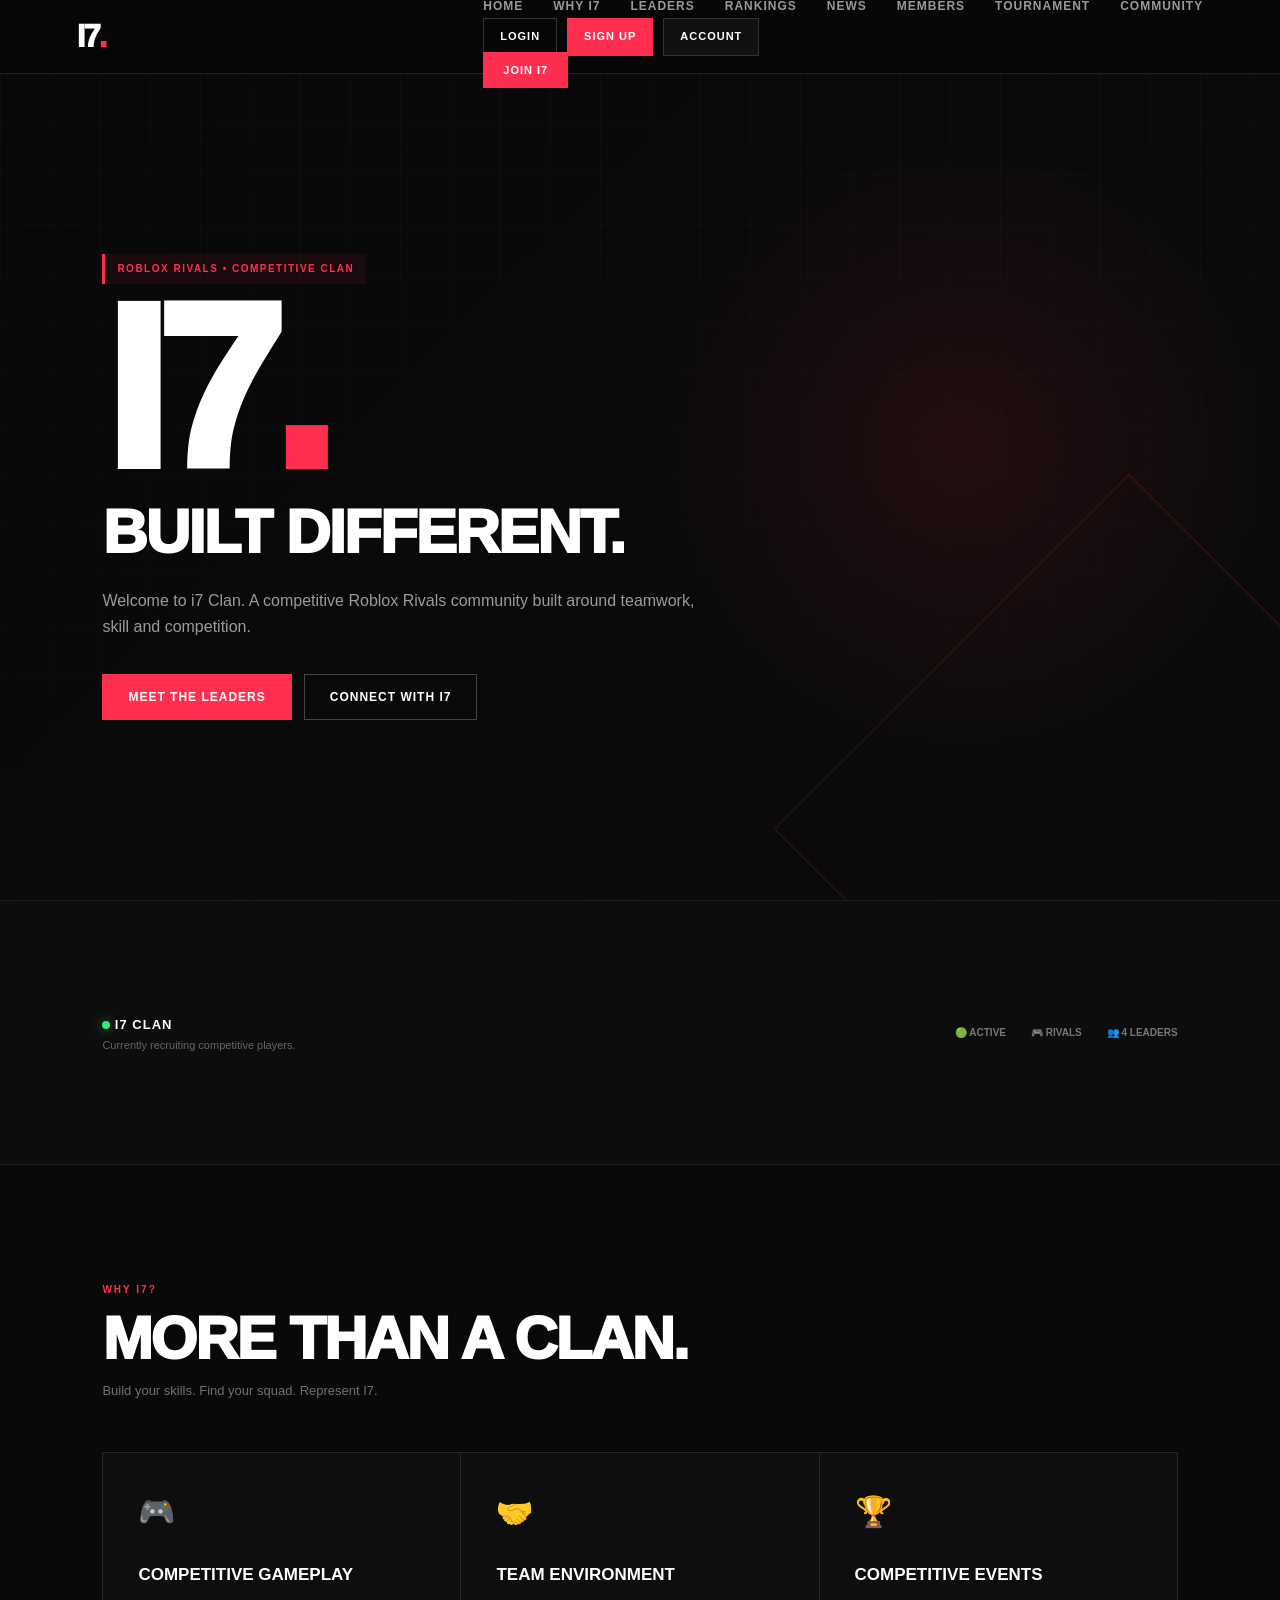
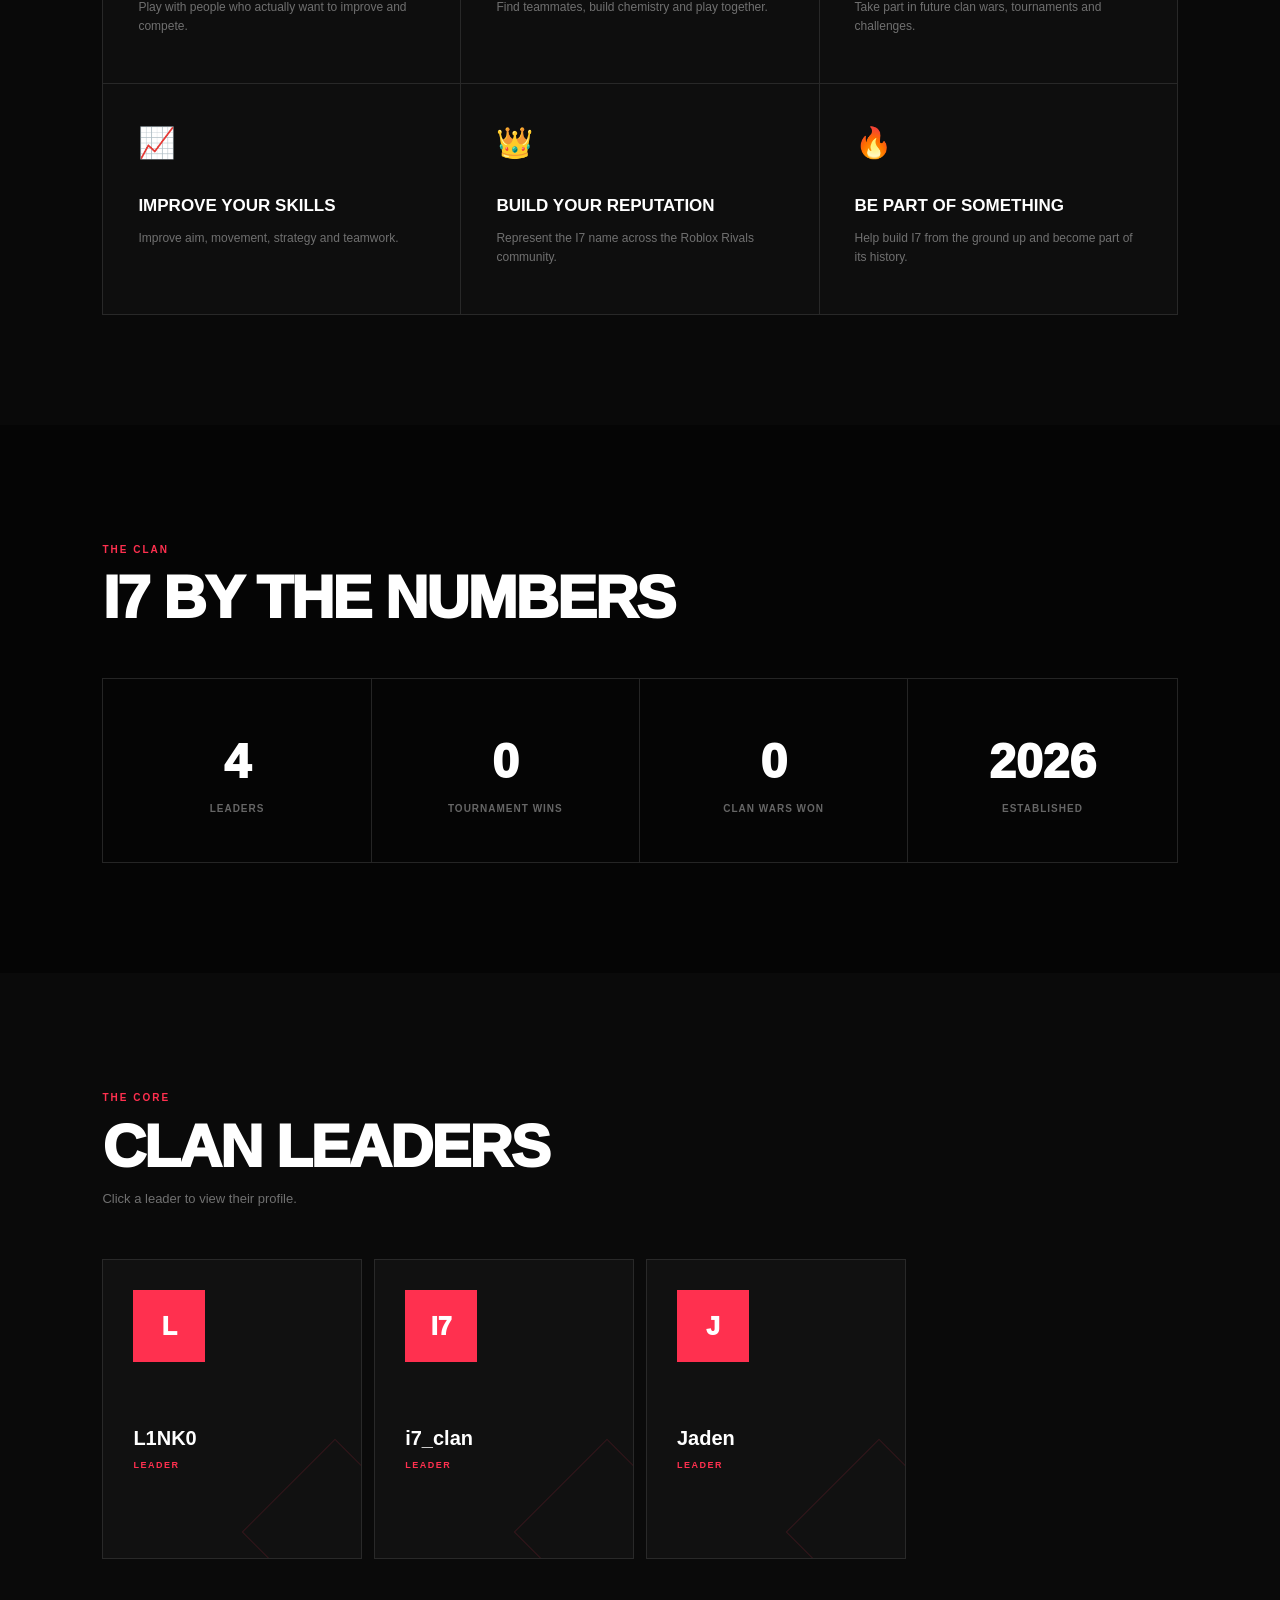
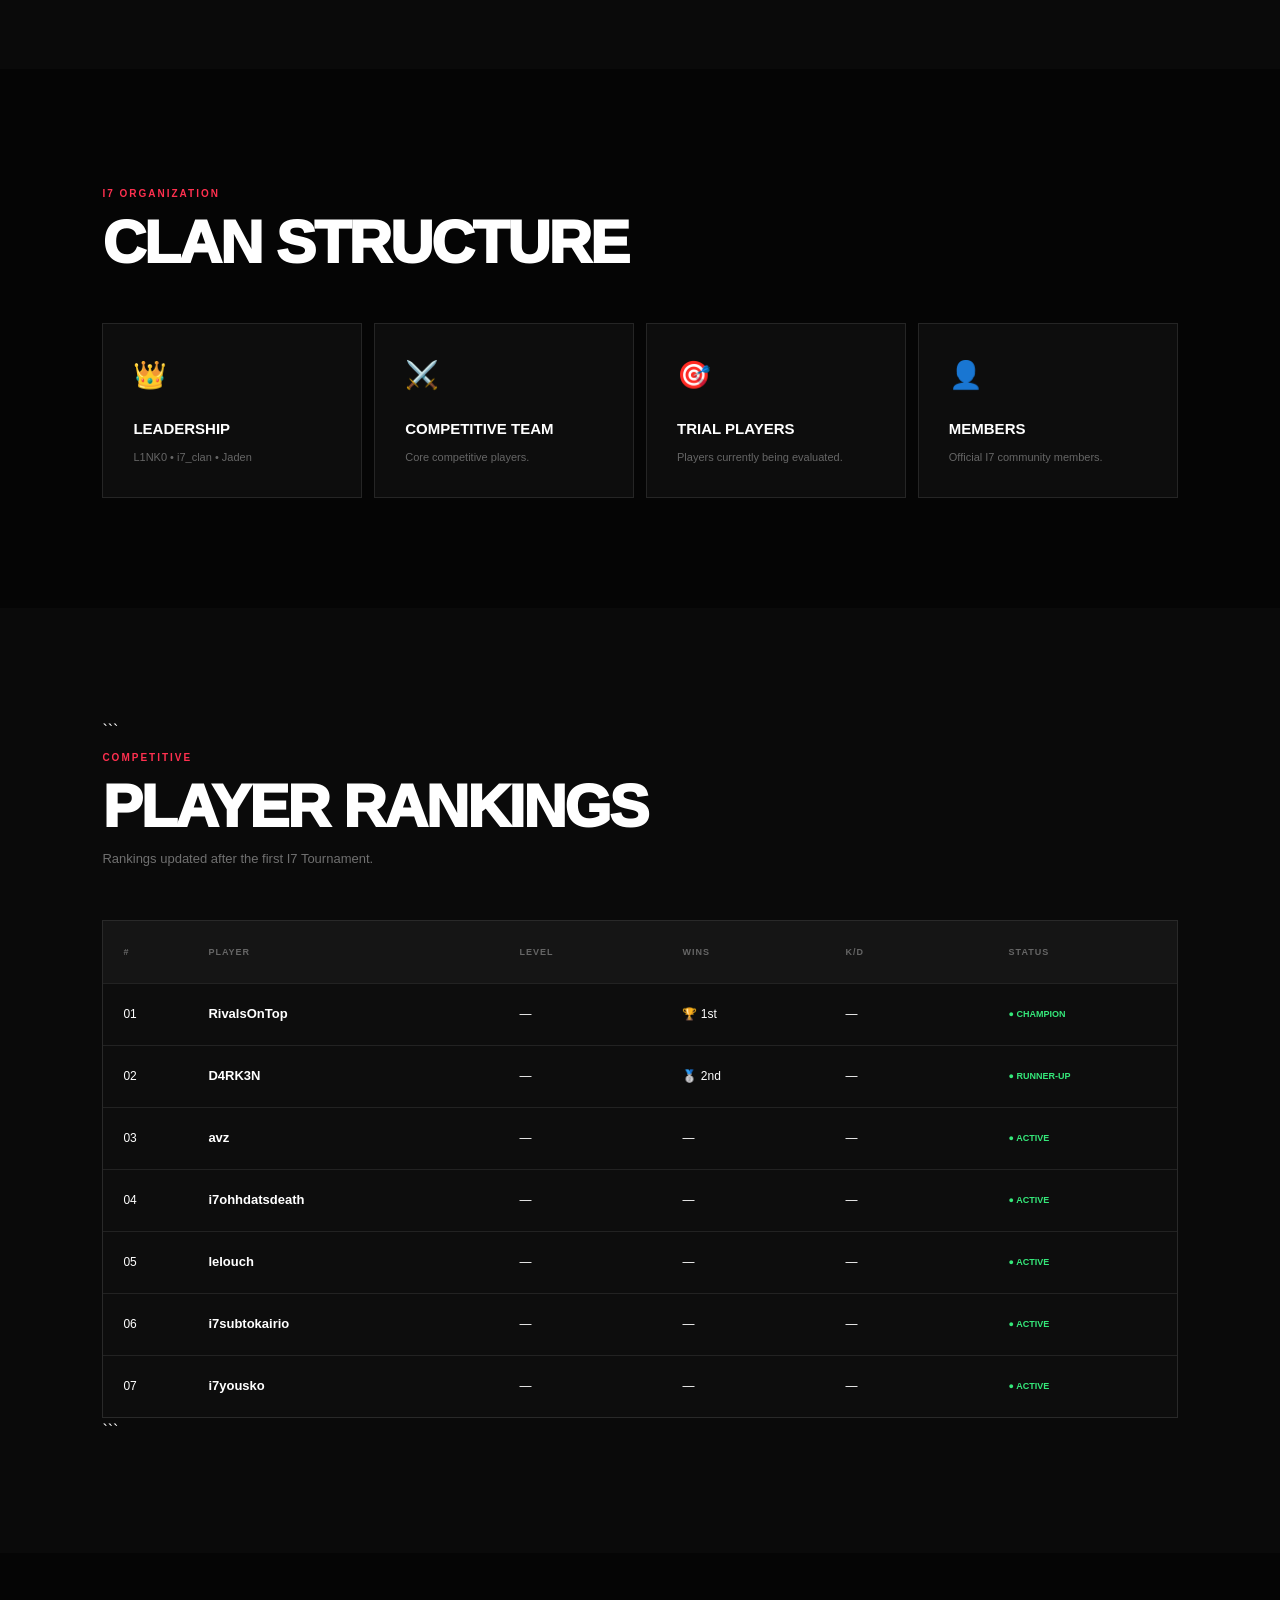
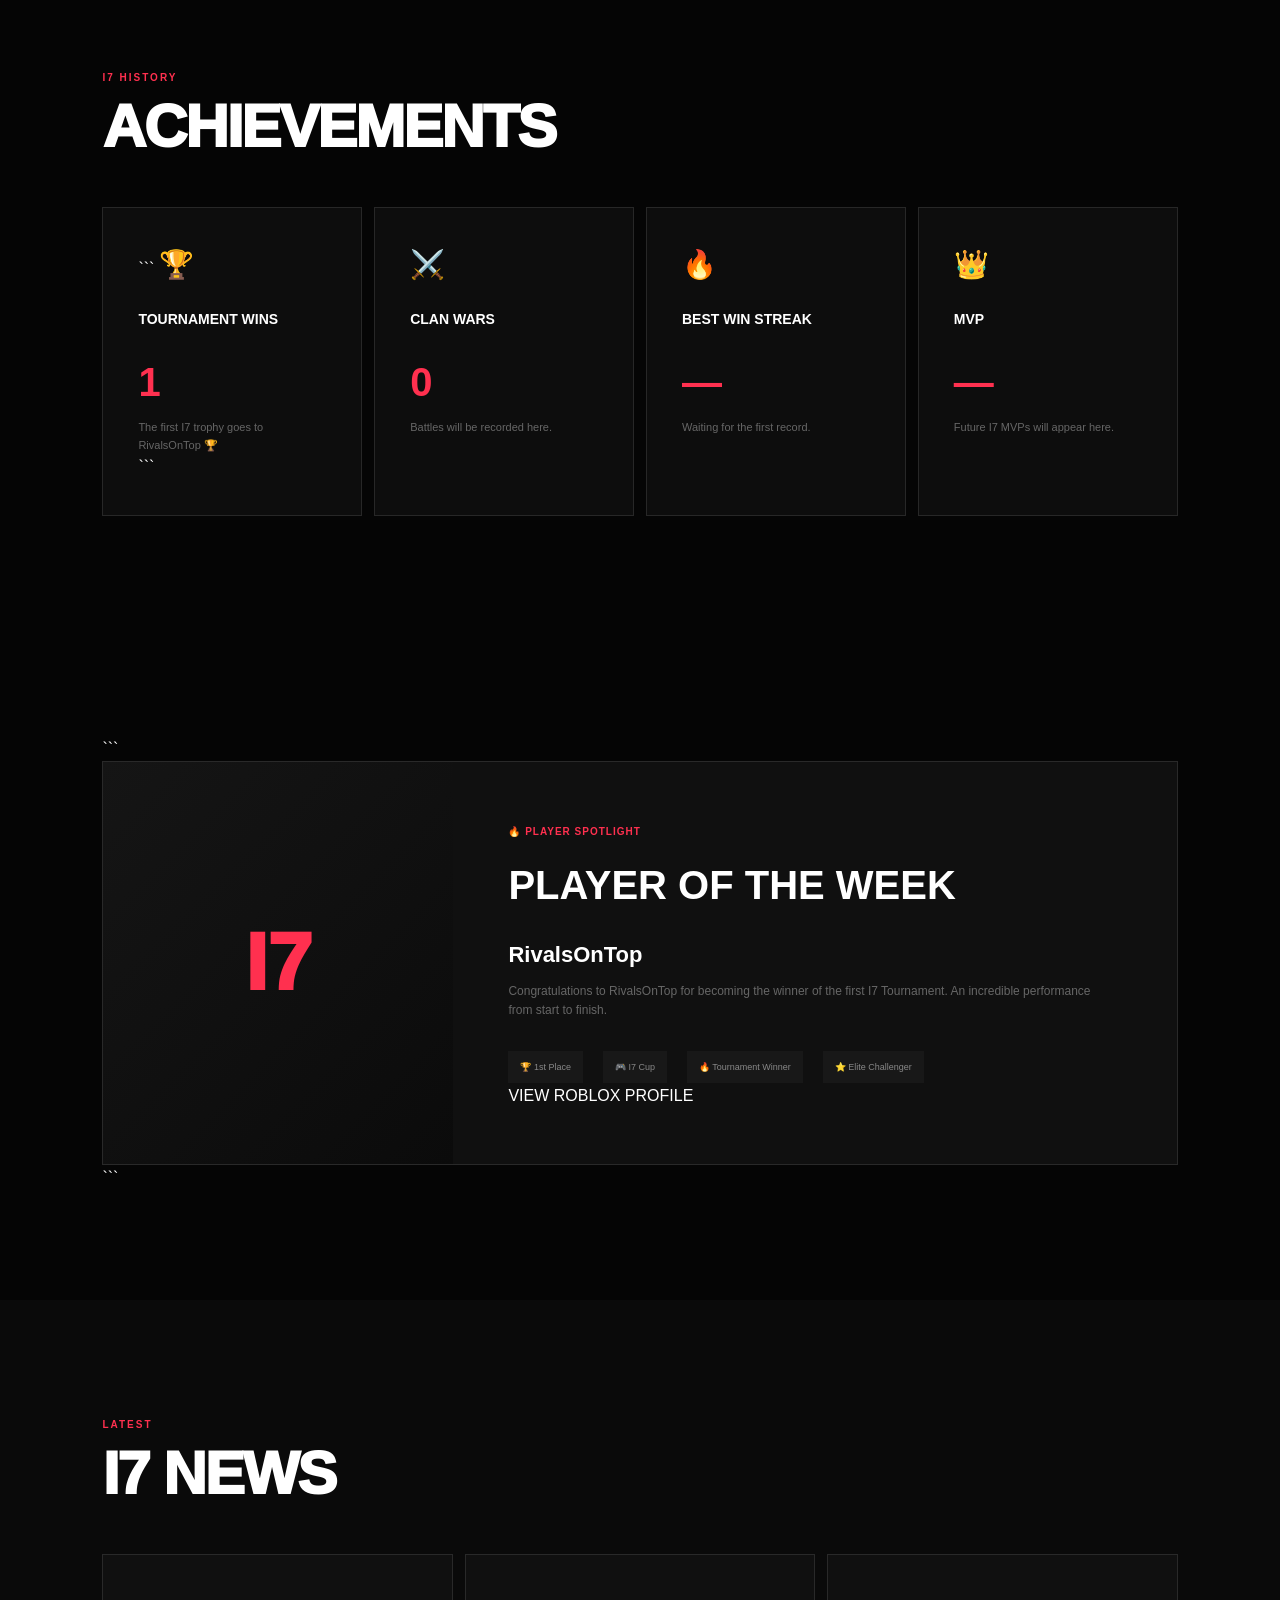
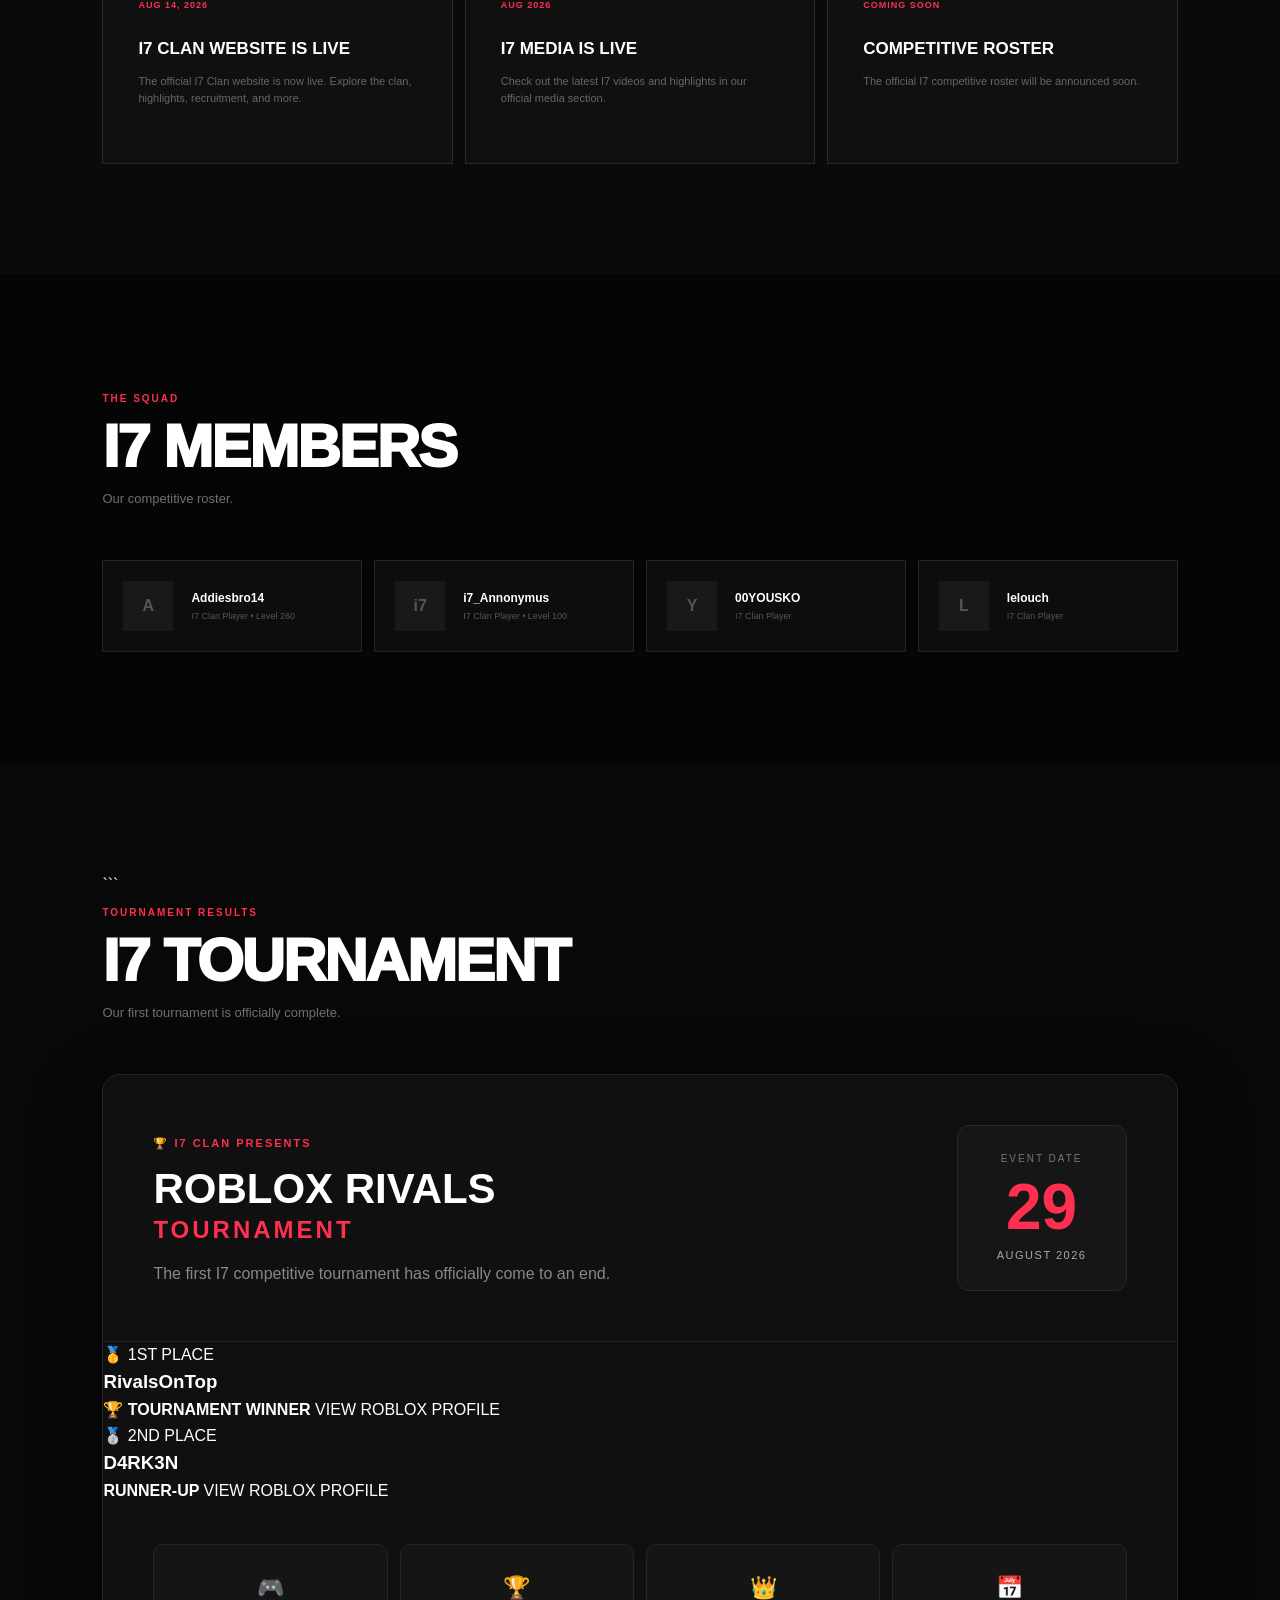
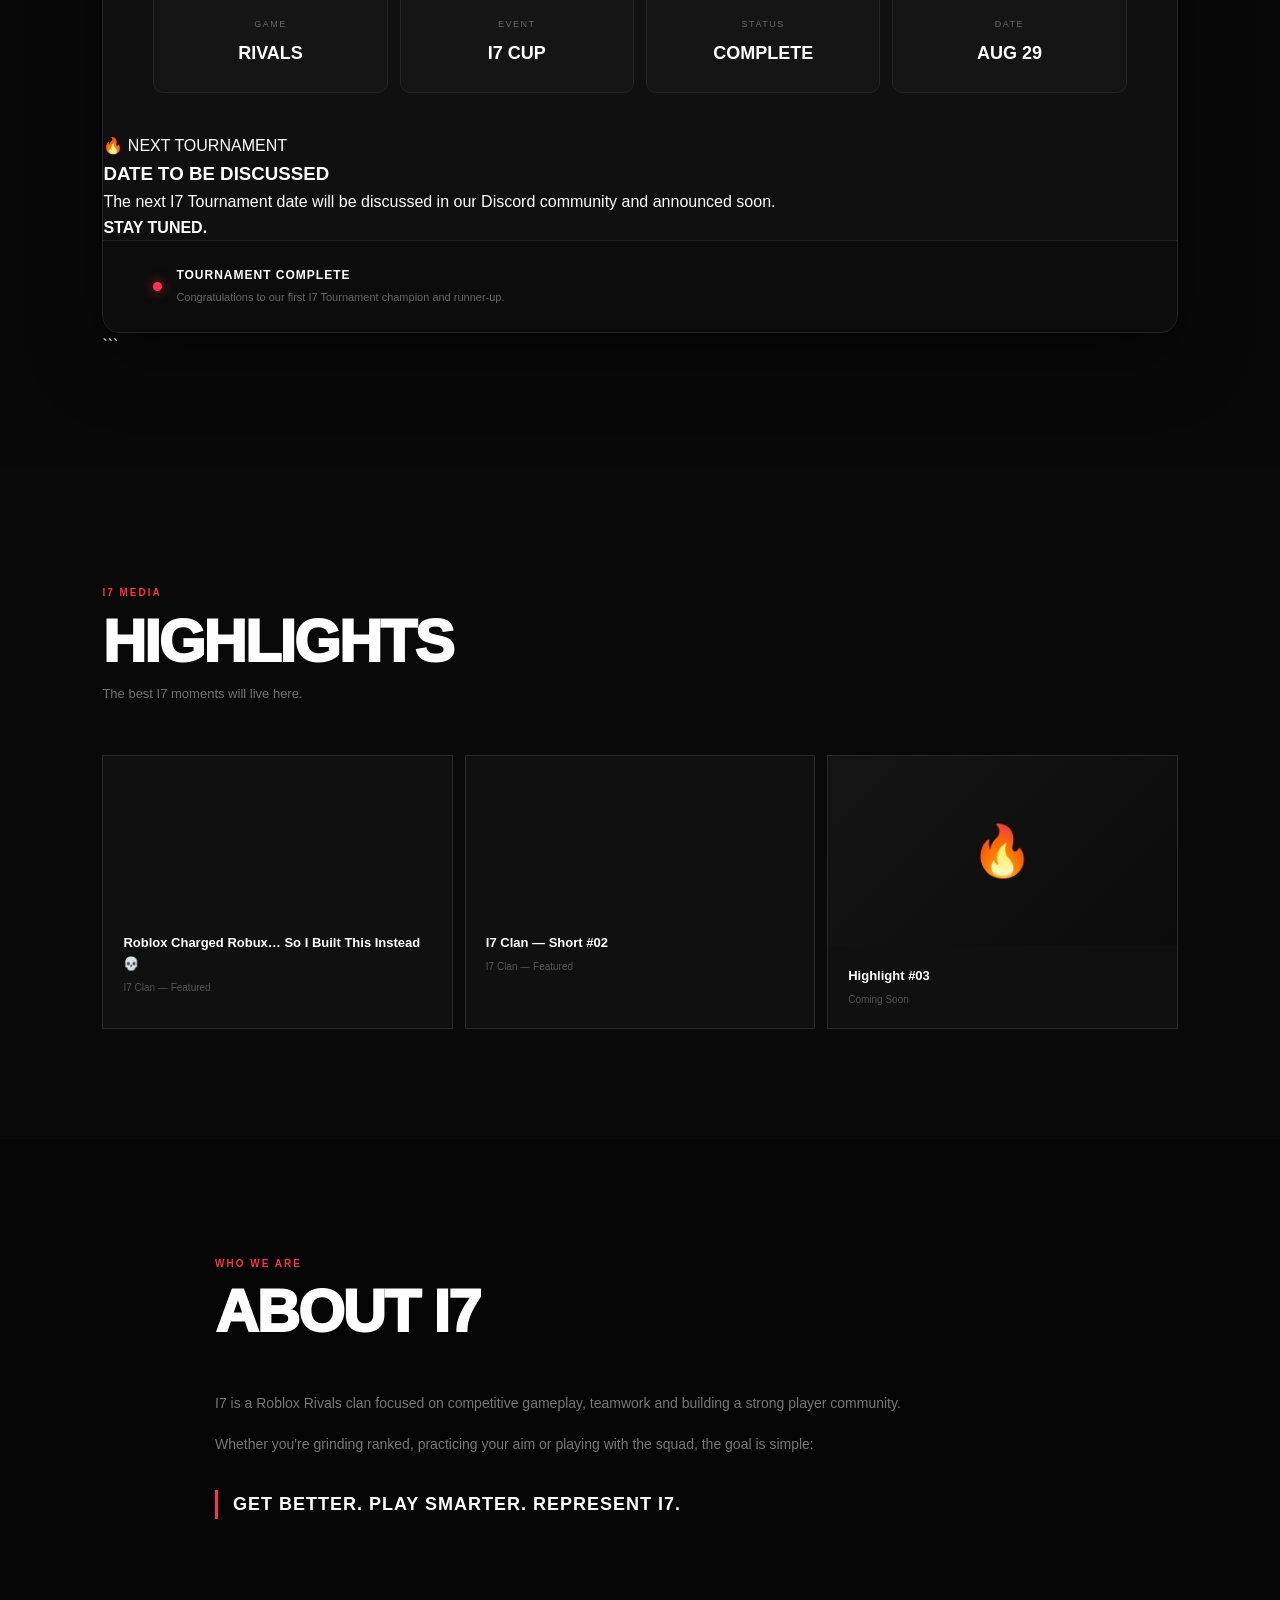
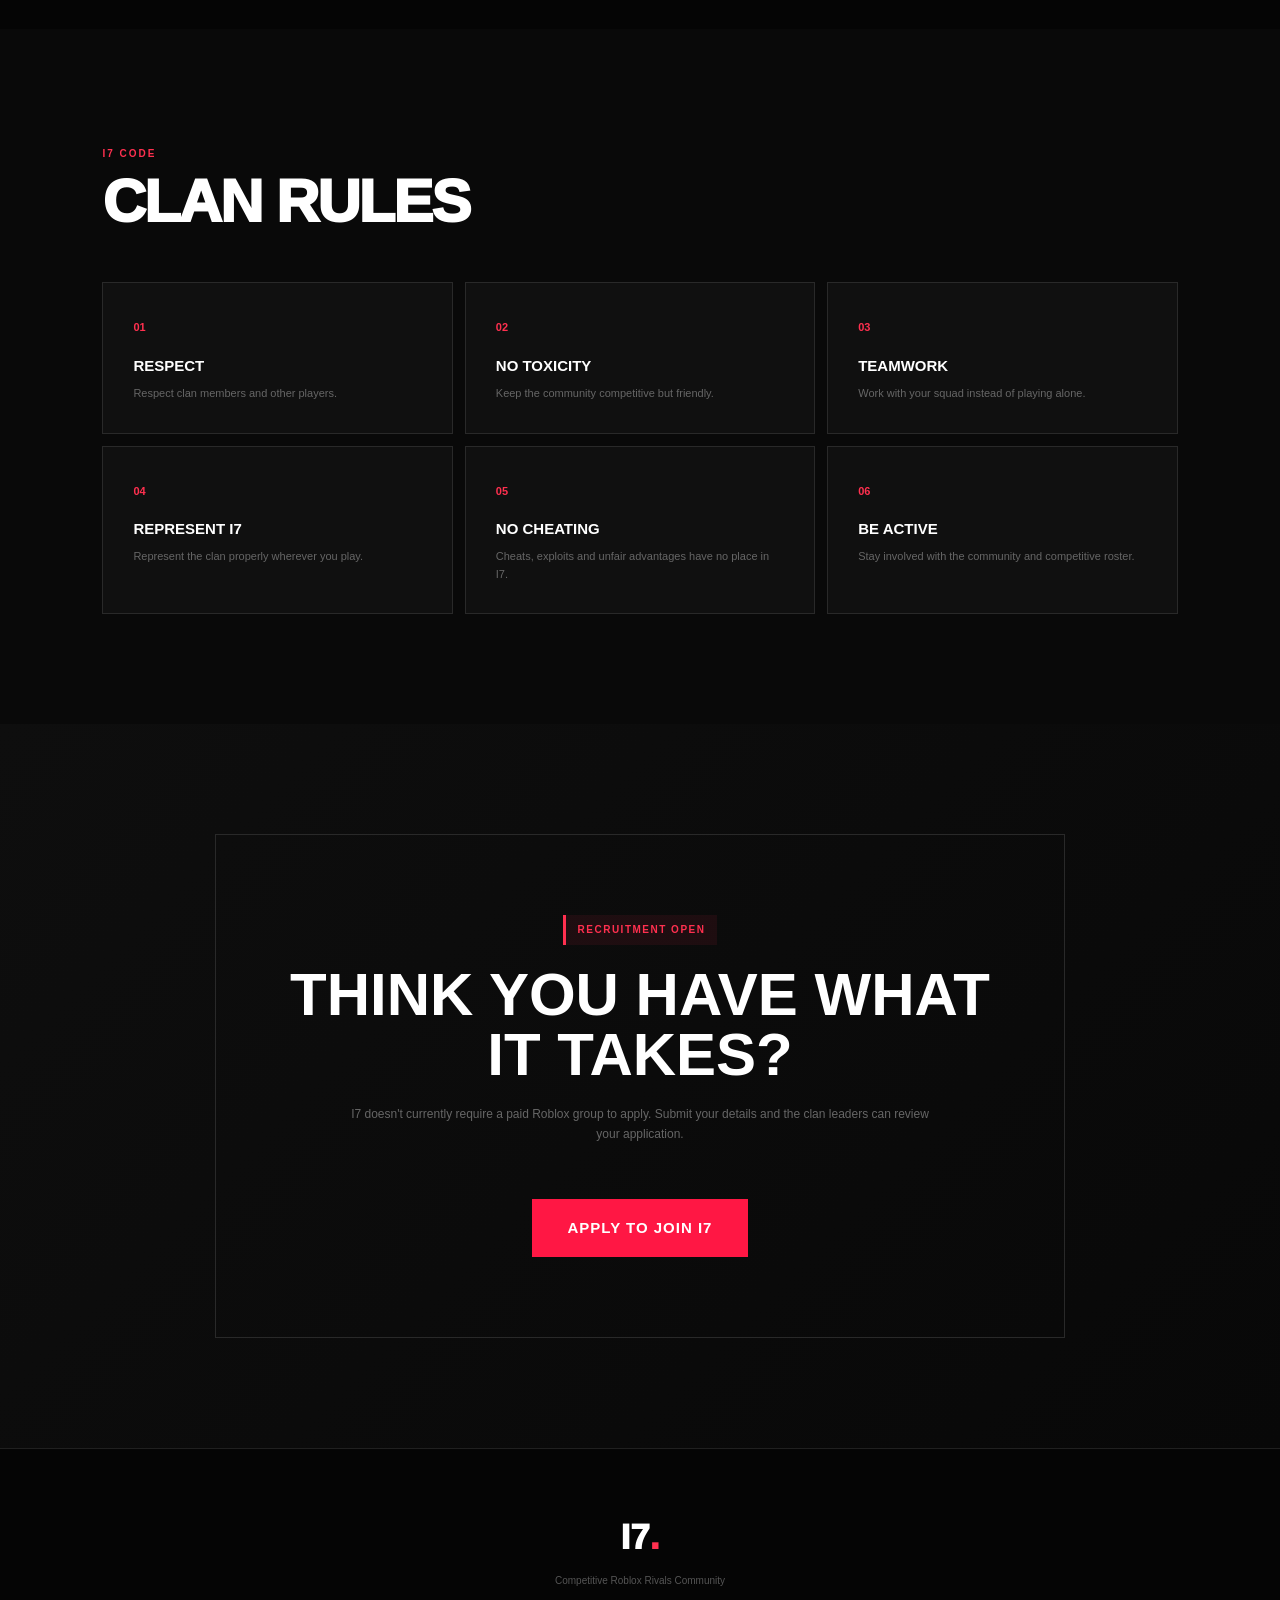
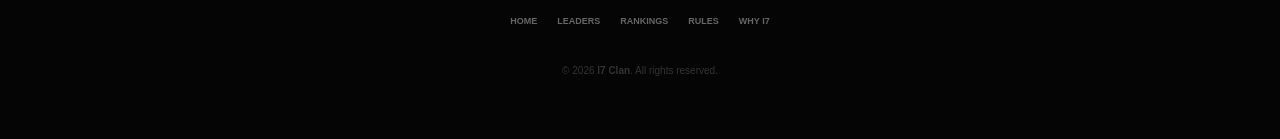
==== commit 34dc8ab3: "Update index.html" ====
--- a/index.html
+++ b/index.html
@@ -49,75 +49,86 @@
         I7<span>.</span>
     </div>
 
-    <ul>
-
-        <li>
-            <a href="#home">Home</a>
-        </li>
-
-        <li>
-            <a href="#why">Why I7</a>
-        </li>
-
-        <li>
-            <a href="#leaders">Leaders</a>
-        </li>
-
-        <li>
-            <a href="#rankings">Rankings</a>
-        </li>
-
-        <li>
-            <a href="#news">News</a>
-        </li>
-
-        <li>
-            <a href="member.html">Members</a>
-        </li>
-
-        <li>
-            <a href="#tournament">Tournament</a>
-        </li>
-
-        <li>
-            <a href="community.html">Community</a>
-        </li>
-
-     
-
-    </ul>
-
-
-    <!-- AUTH -->
-    <div class="nav-auth">
-
-        <a href="login.html" class="nav-login">
-            Login
+
+    <!-- DESKTOP + MOBILE MENU -->
+    <div class="mobile-menu">
+
+        <ul>
+
+            <li>
+                <a href="#home">Home</a>
+            </li>
+
+            <li>
+                <a href="#why">Why I7</a>
+            </li>
+
+            <li>
+                <a href="#leaders">Leaders</a>
+            </li>
+
+            <li>
+                <a href="#rankings">Rankings</a>
+            </li>
+
+            <li>
+                <a href="#news">News</a>
+            </li>
+
+            <li>
+                <a href="member.html">Members</a>
+            </li>
+
+            <li>
+                <a href="#tournament">Tournament</a>
+            </li>
+
+            <li>
+                <a href="community.html">Community</a>
+            </li>
+
+        </ul>
+
+
+        <!-- AUTH -->
+        <div class="nav-auth">
+
+            <a href="login.html" class="nav-login">
+                Login
+            </a>
+
+            <a href="signup.html" class="nav-signup">
+                Sign Up
+            </a>
+
+            <a href="profile.html" class="nav-account">
+                Account
+            </a>
+
+        </div>
+
+
+        <!-- JOIN I7 -->
+        <a
+            href="#recruitment"
+            class="nav-join"
+        >
+            JOIN I7
         </a>
 
-        <a href="signup.html" class="nav-signup">
-            Sign Up
-        </a>
-
-        <a href="profile.html" class="nav-account">
-            Account
-        </a>
-
-    </div>
-
-
-    <!-- JOIN I7 -->
-   <a href="#recruitment" class="nav-join">
-    JOIN I7
-</a>
-
-<button class="menu-toggle" id="menuToggle" aria-label="Open menu">
-    ☰
-</button>
+    </div>
+
+
+    <!-- MOBILE MENU BUTTON -->
+    <button
+        class="menu-toggle"
+        id="menuToggle"
+        aria-label="Open menu"
+    >
+        ☰
+    </button>
 
 </nav>
-
-
 
 <!-- =====================================================
      HERO
@@ -2067,9 +2078,6 @@
 
 </footer>
 
-
-
-<script src="script.js"></script>
 <!-- =====================================================
      CONNECT WITH I7 MODAL
 ===================================================== -->
@@ -2162,7 +2170,21 @@
     </div>
 
 </div>
-        
+
+<script src="script.js"></script>
+
+<script>
+const menuToggle = document.getElementById("menuToggle");
+const nav = document.querySelector("nav");
+
+menuToggle.addEventListener("click", () => {
+    nav.classList.toggle("nav-open");
+
+    menuToggle.textContent =
+        nav.classList.contains("nav-open") ? "×" : "☰";
+});
+</script>
+
 </body>
 
 </html>
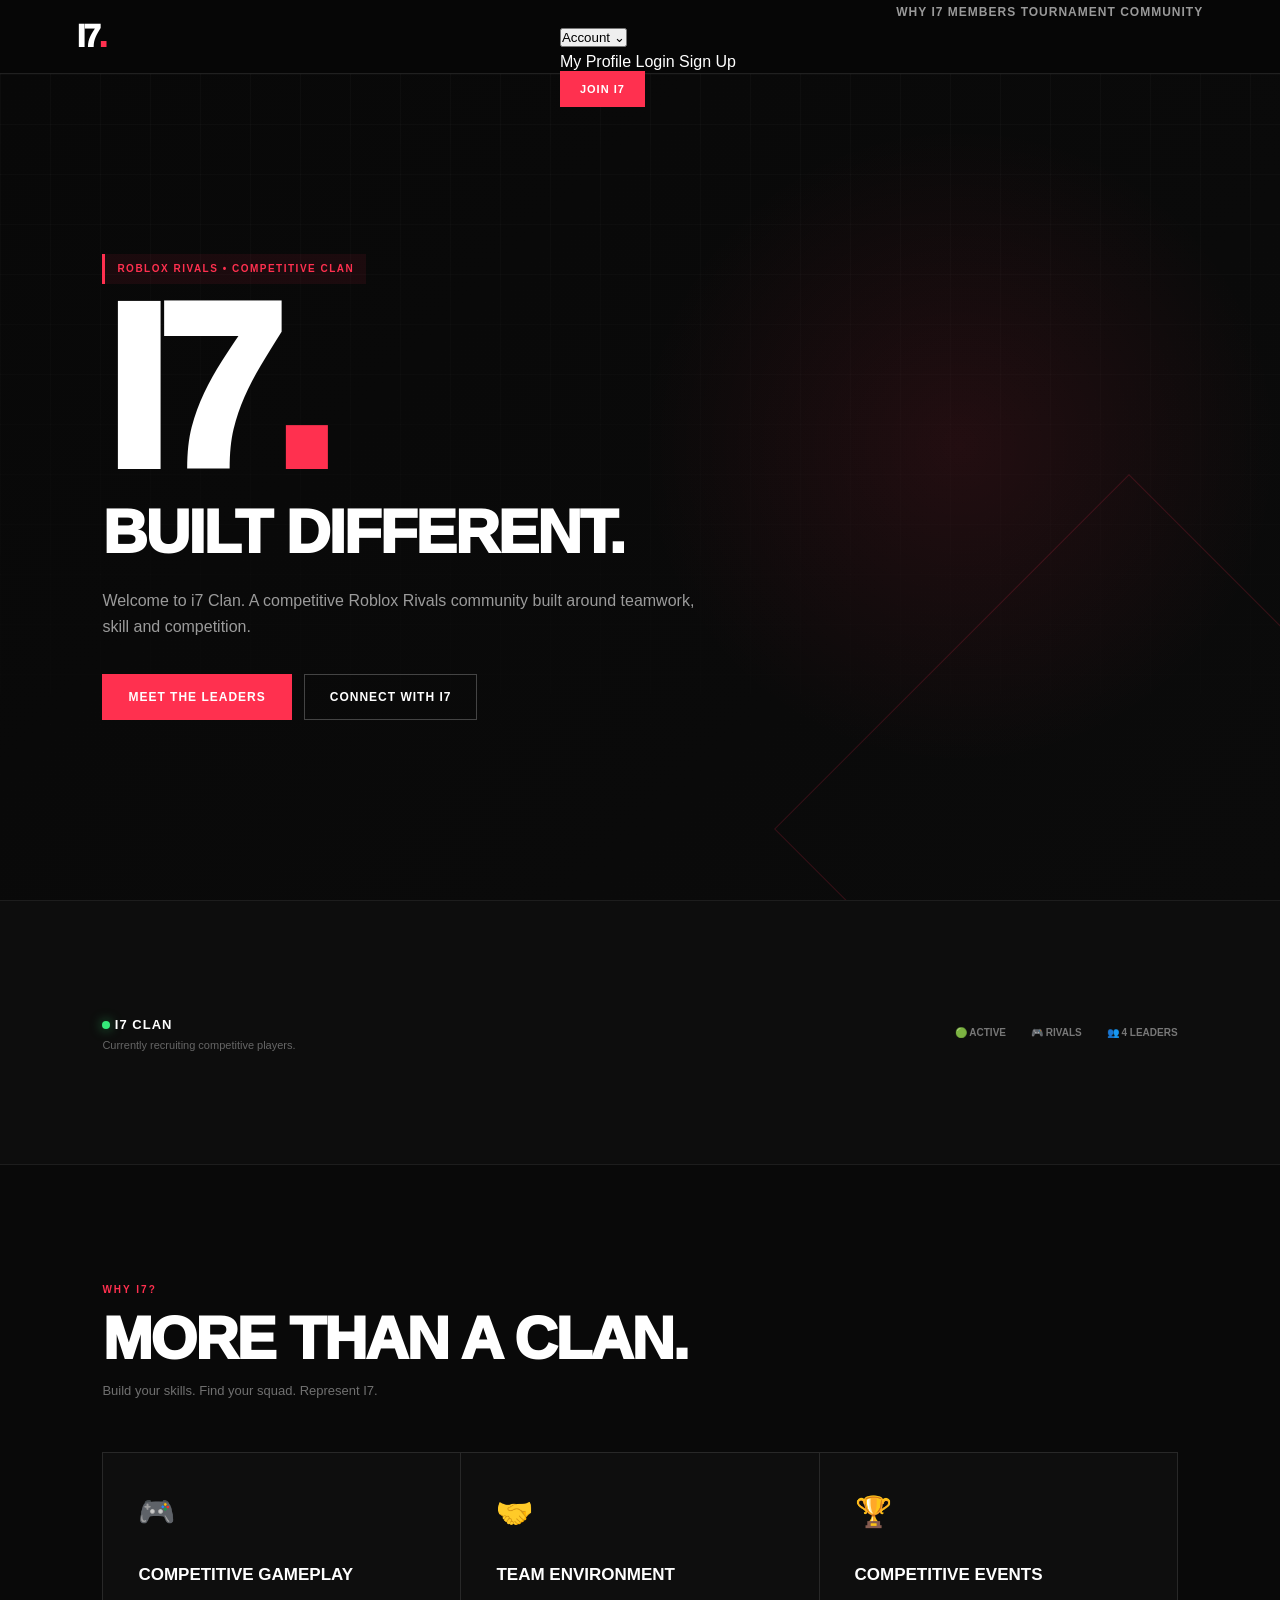
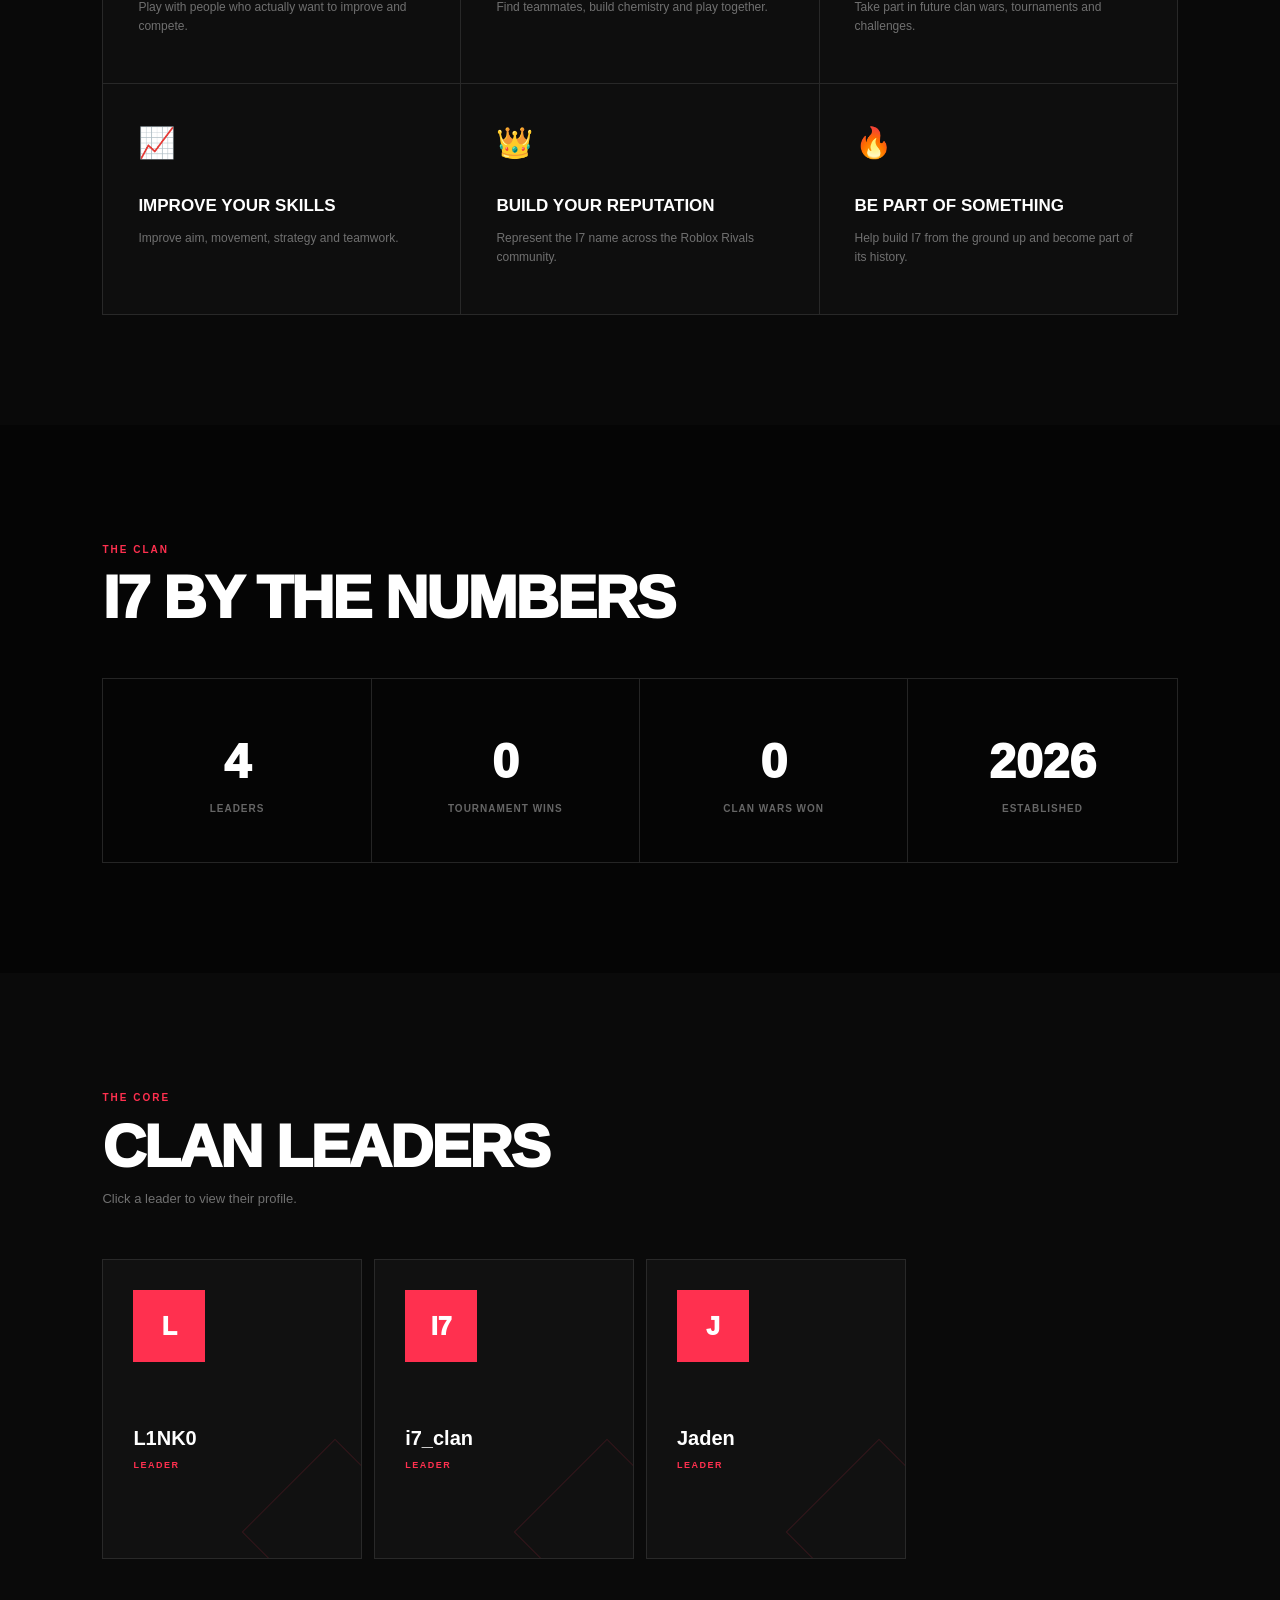
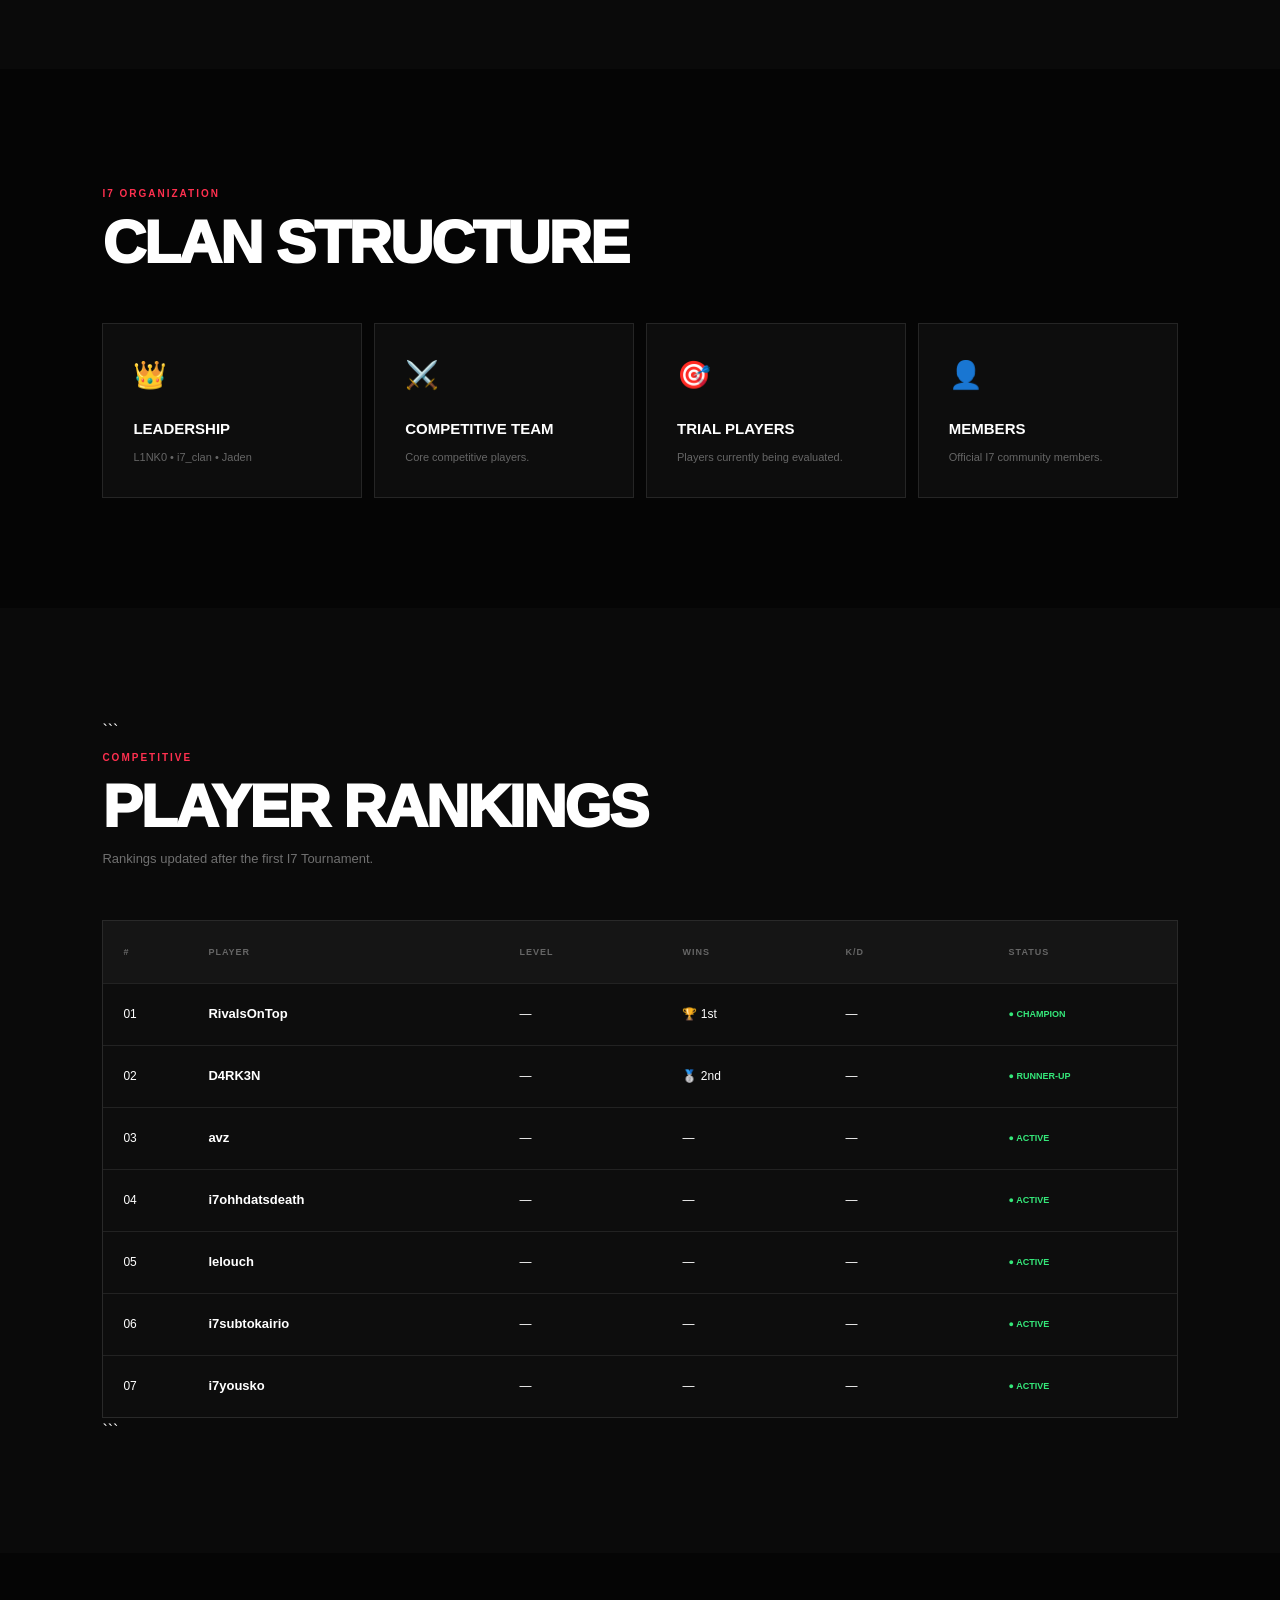
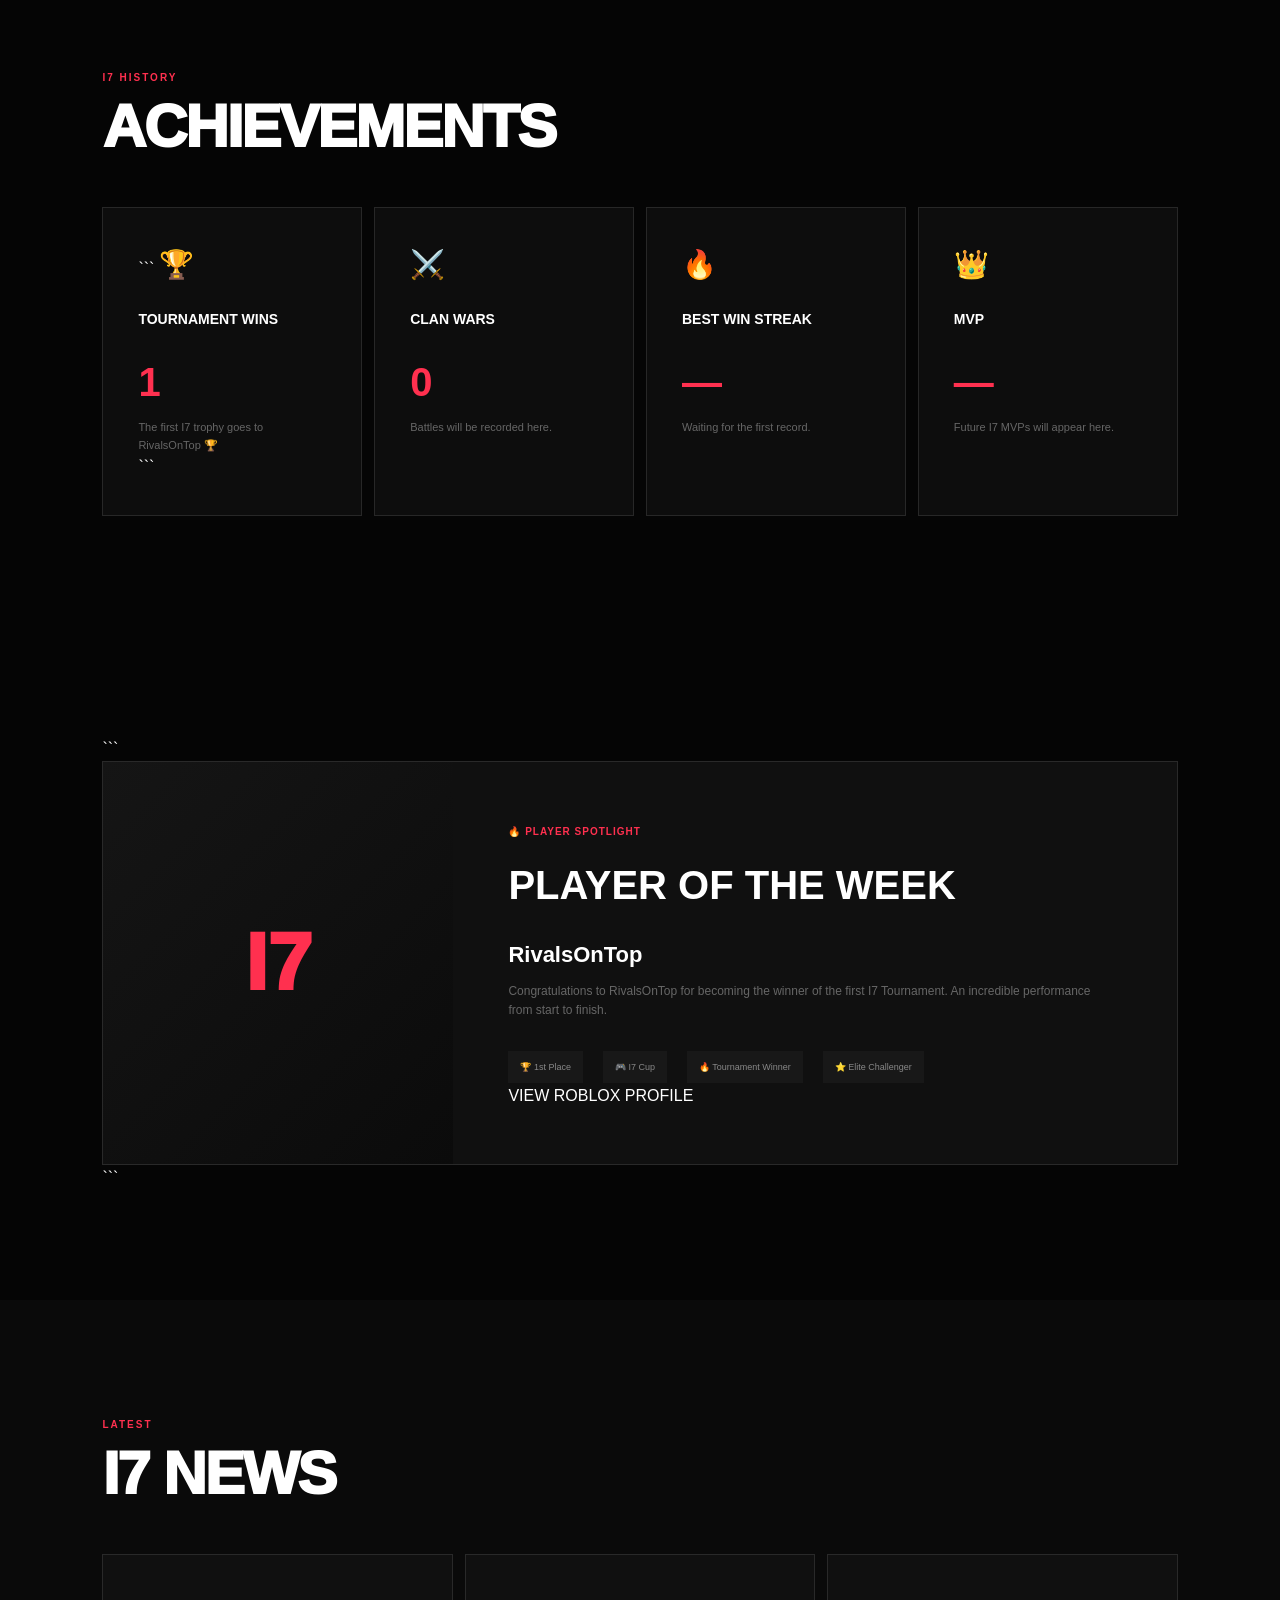
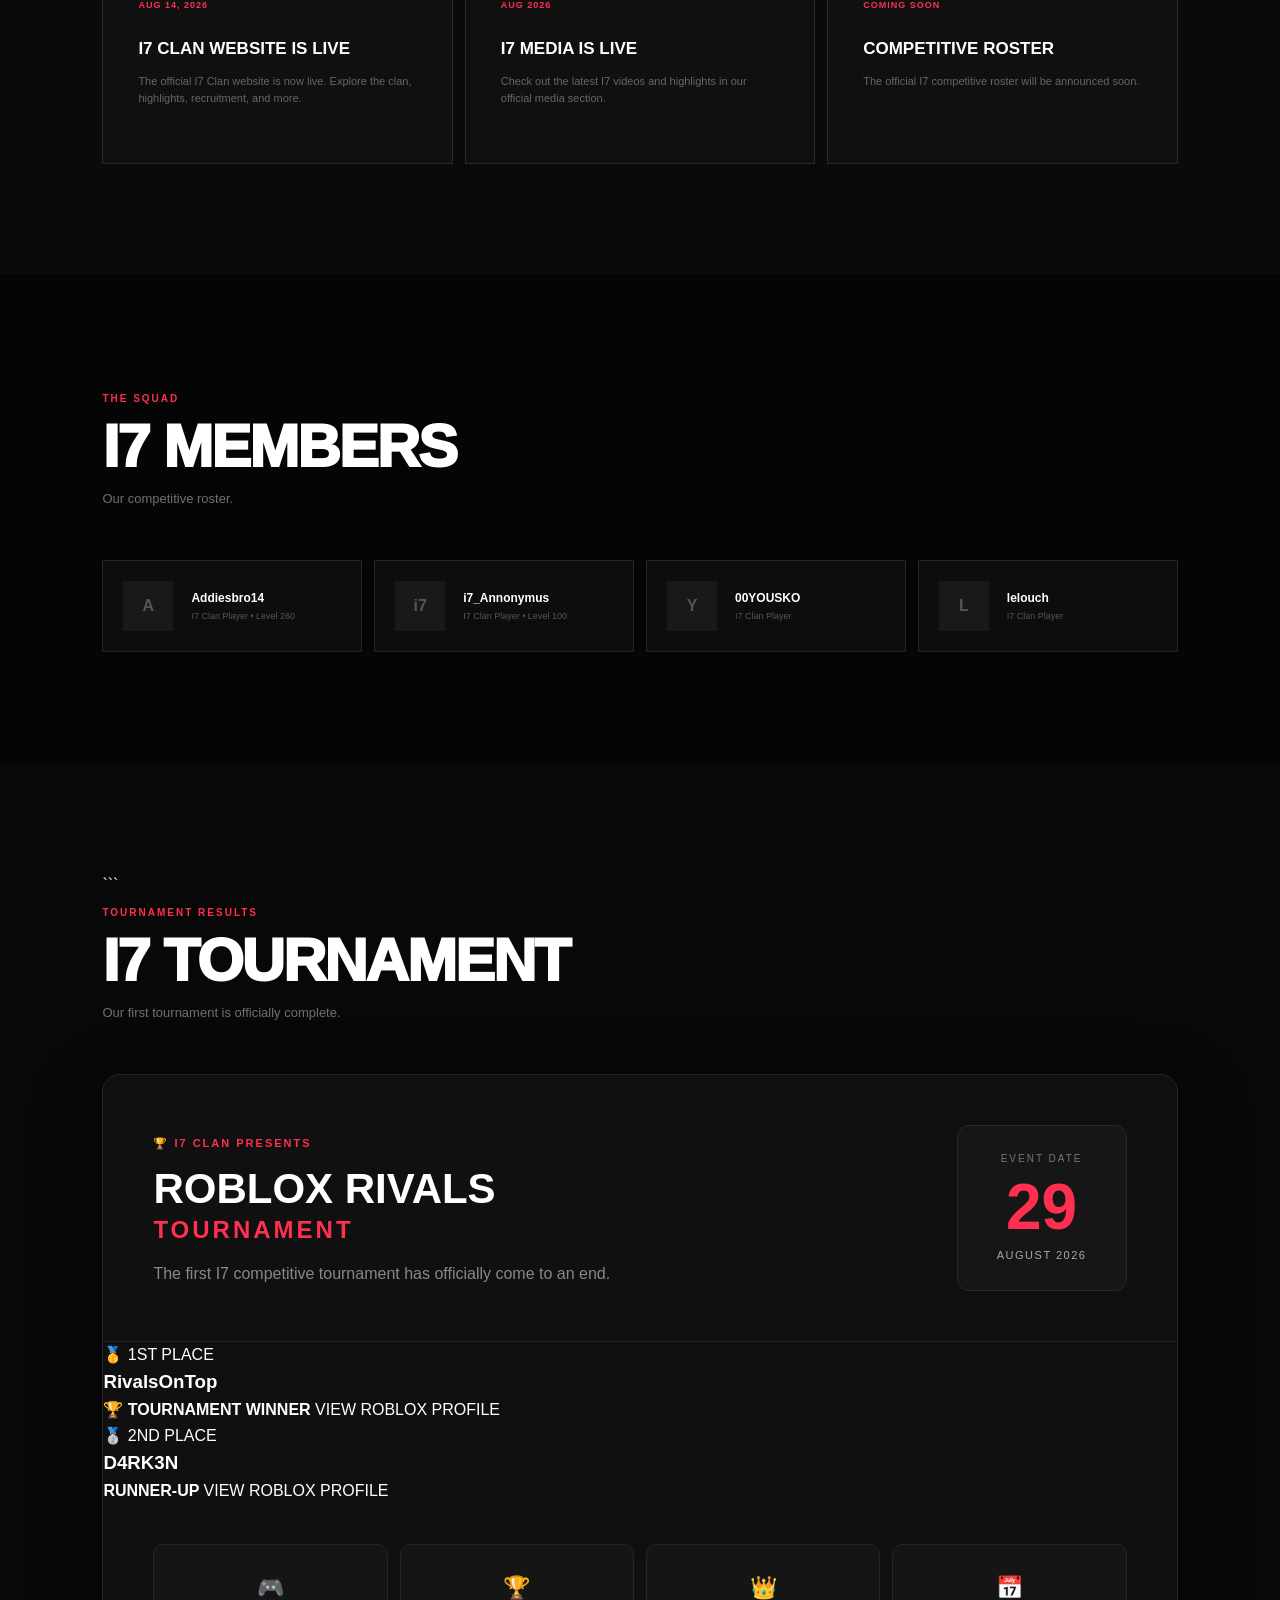
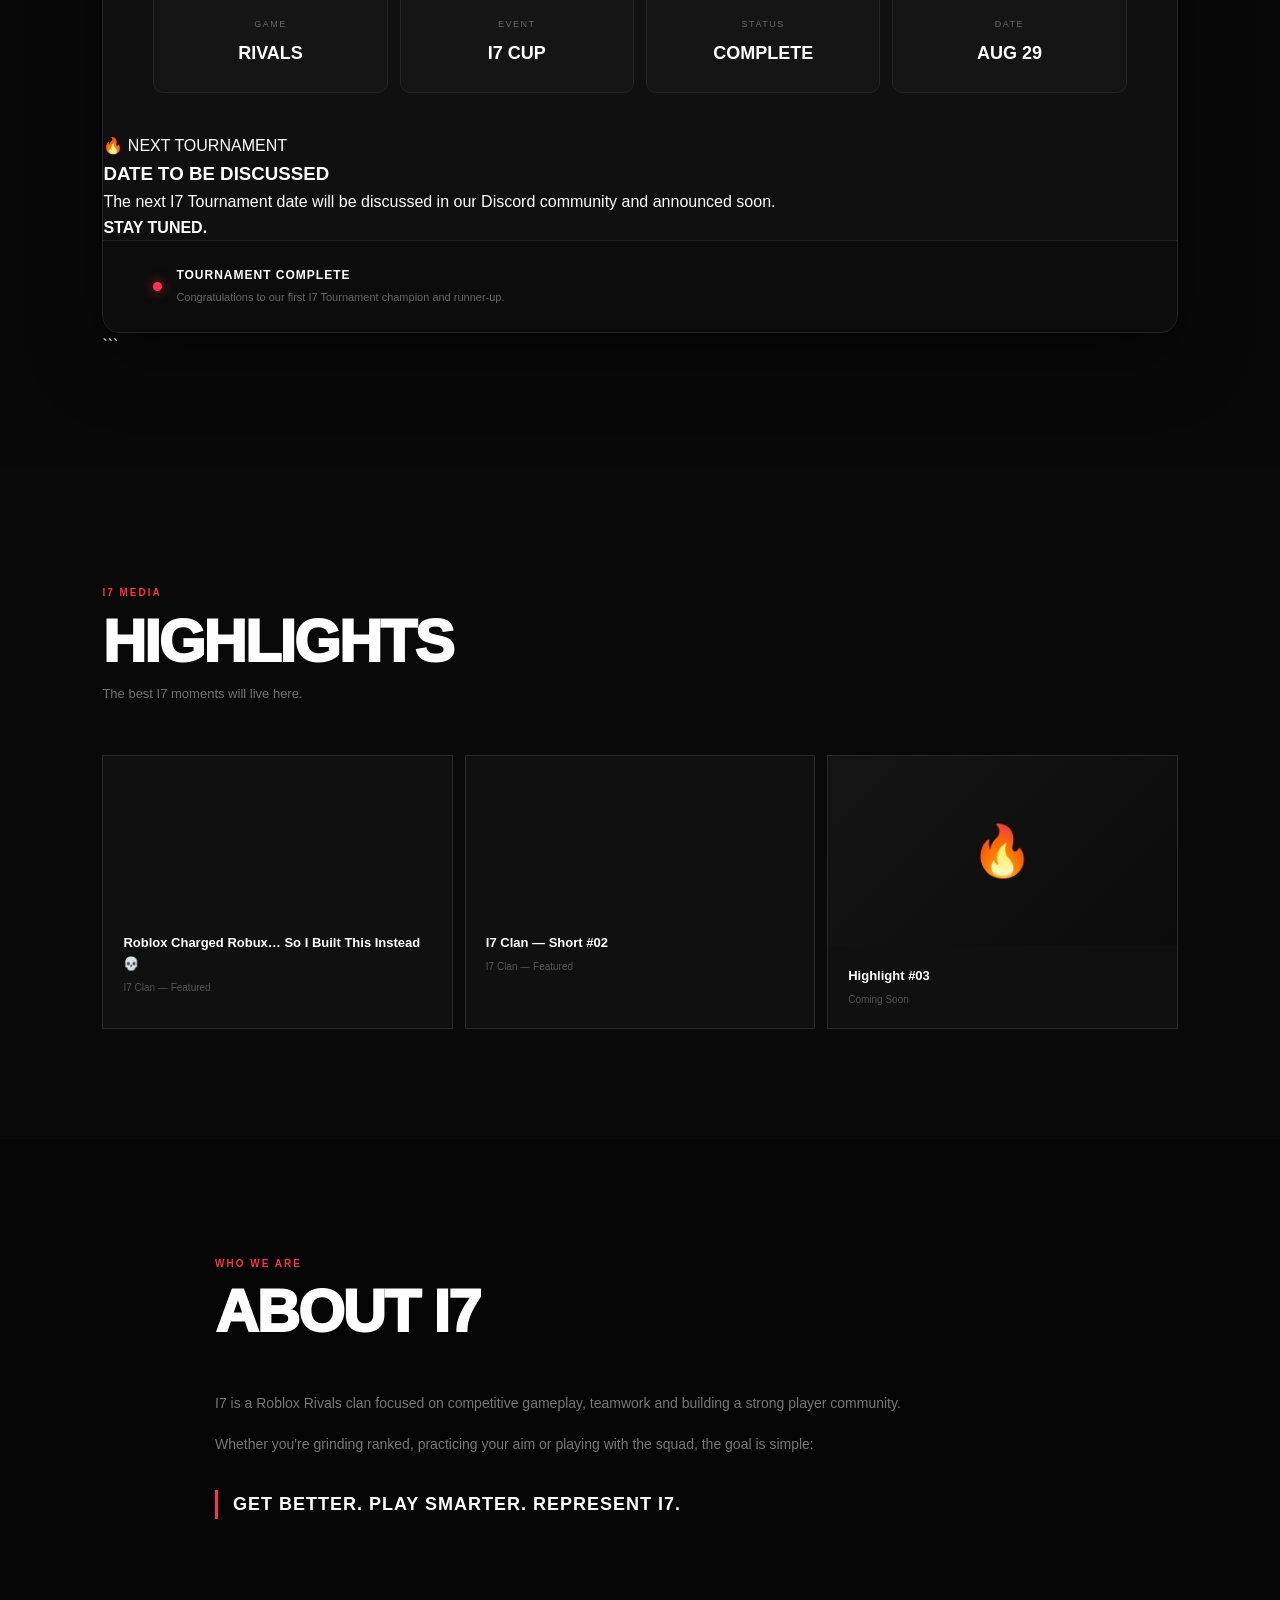
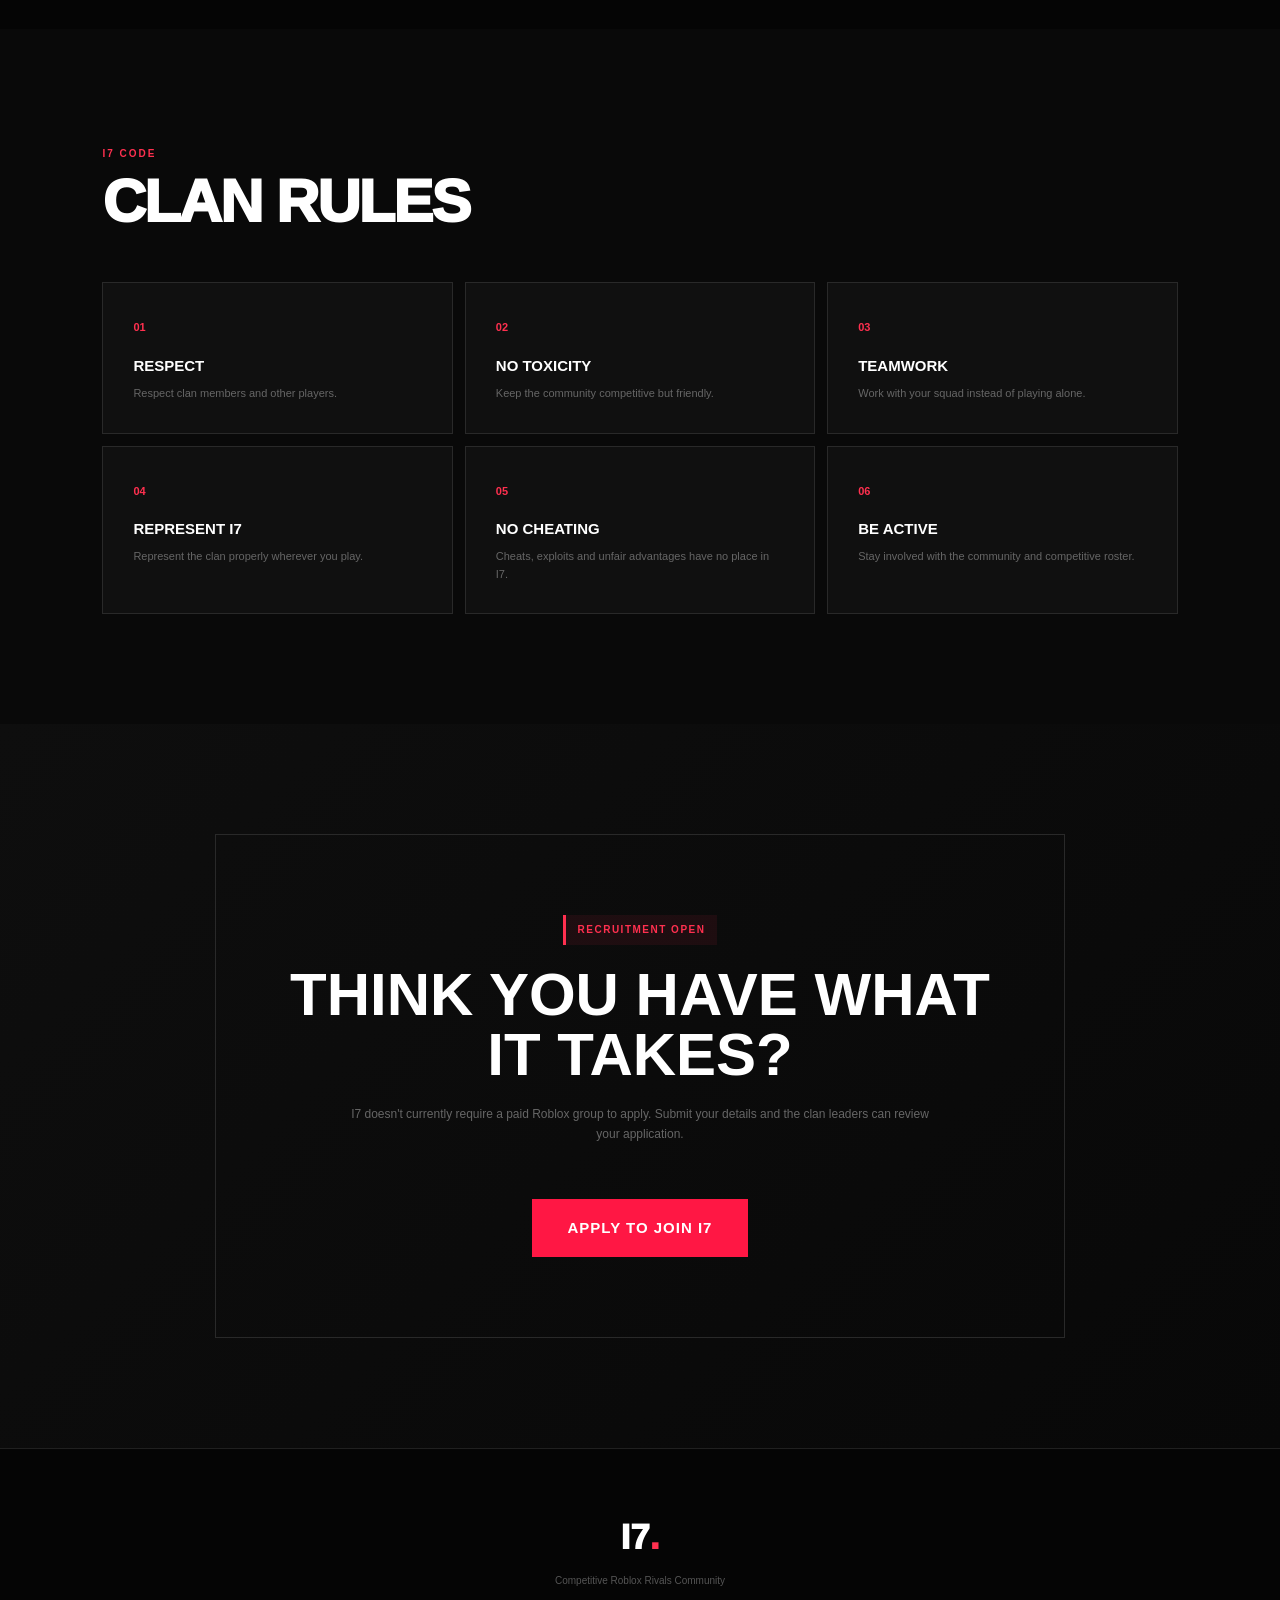
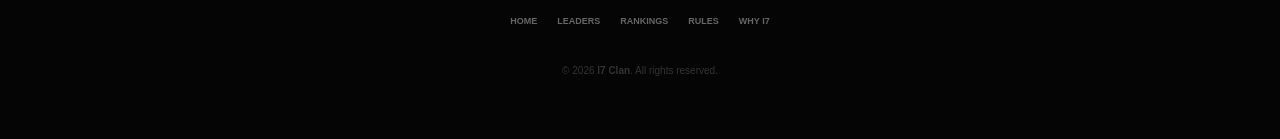
==== commit 1a7dbd96: "Update print statement from 'Hello' to 'Goodbye'" ====
--- a/index.html
+++ b/index.html
@@ -39,96 +39,106 @@
 <body>
 
 
+
 <!-- =====================================================
-     NAVBAR
+     I7 PREMIUM NAVBAR
 ===================================================== -->
 
-<nav>
-
-    <div class="logo">
+<nav class="i7-navbar">
+
+    <!-- LOGO -->
+    <a href="#home" class="logo">
         I7<span>.</span>
-    </div>
-
+    </a>
 
     <!-- DESKTOP + MOBILE MENU -->
-    <div class="mobile-menu">
-
-        <ul>
-
-            <li>
-                <a href="#home">Home</a>
+    <div class="mobile-menu" id="mobileMenu">
+
+        <ul class="nav-links">
+
+            <li><a href="#home">Home</a></li>
+
+            <li><a href="#leaders">Leaders</a></li>
+
+            <li><a href="#rankings">Rankings</a></li>
+
+            <li><a href="#news">News</a></li>
+
+            <!-- MORE DROPDOWN -->
+            <li class="nav-dropdown">
+
+                <button class="dropdown-trigger" type="button">
+                    More <span class="dropdown-arrow">⌄</span>
+                </button>
+
+                <div class="dropdown-menu">
+
+                    <a href="#why">Why I7</a>
+
+                    <a href="member.html">Members</a>
+
+                    <a href="#tournament">Tournament</a>
+
+                    <a href="community.html">Community</a>
+
+                </div>
+
             </li>
 
-            <li>
-                <a href="#why">Why I7</a>
-            </li>
-
-            <li>
-                <a href="#leaders">Leaders</a>
-            </li>
-
-            <li>
-                <a href="#rankings">Rankings</a>
-            </li>
-
-            <li>
-                <a href="#news">News</a>
-            </li>
-
-            <li>
-                <a href="member.html">Members</a>
-            </li>
-
-            <li>
-                <a href="#tournament">Tournament</a>
-            </li>
-
-            <li>
-                <a href="community.html">Community</a>
-            </li>
-
         </ul>
 
-
-        <!-- AUTH -->
-        <div class="nav-auth">
-
-            <a href="login.html" class="nav-login">
-                Login
+        <!-- RIGHT SIDE ACTIONS -->
+        <div class="nav-actions">
+
+            <!-- ACCOUNT DROPDOWN -->
+            <div class="nav-dropdown account-dropdown">
+
+                <button class="account-trigger dropdown-trigger"
+                        type="button">
+
+                    Account <span class="dropdown-arrow">⌄</span>
+
+                </button>
+
+                <div class="dropdown-menu account-menu">
+
+                    <a href="profile.html">My Profile</a>
+
+                    <a href="login.html">Login</a>
+
+                    <a href="signup.html">Sign Up</a>
+
+                </div>
+
+            </div>
+
+            <!-- JOIN I7 -->
+            <a href="#recruitment" class="nav-join">
+                JOIN I7
             </a>
 
-            <a href="signup.html" class="nav-signup">
-                Sign Up
-            </a>
-
-            <a href="profile.html" class="nav-account">
-                Account
-            </a>
-
-        </div>
-
-
-        <!-- JOIN I7 -->
-        <a
-            href="#recruitment"
-            class="nav-join"
-        >
-            JOIN I7
-        </a>
-
-    </div>
-
+        </div>
+
+    </div>
 
     <!-- MOBILE MENU BUTTON -->
     <button
         class="menu-toggle"
         id="menuToggle"
-        aria-label="Open menu"
-    >
+        type="button"
+        aria-label="Open navigation menu"
+        aria-expanded="false">
+
         ☰
+
     </button>
 
 </nav>
+
+<!-- =====================================================
+     END NAVBAR
+===================================================== -->
+
 
 <!-- =====================================================
      HERO
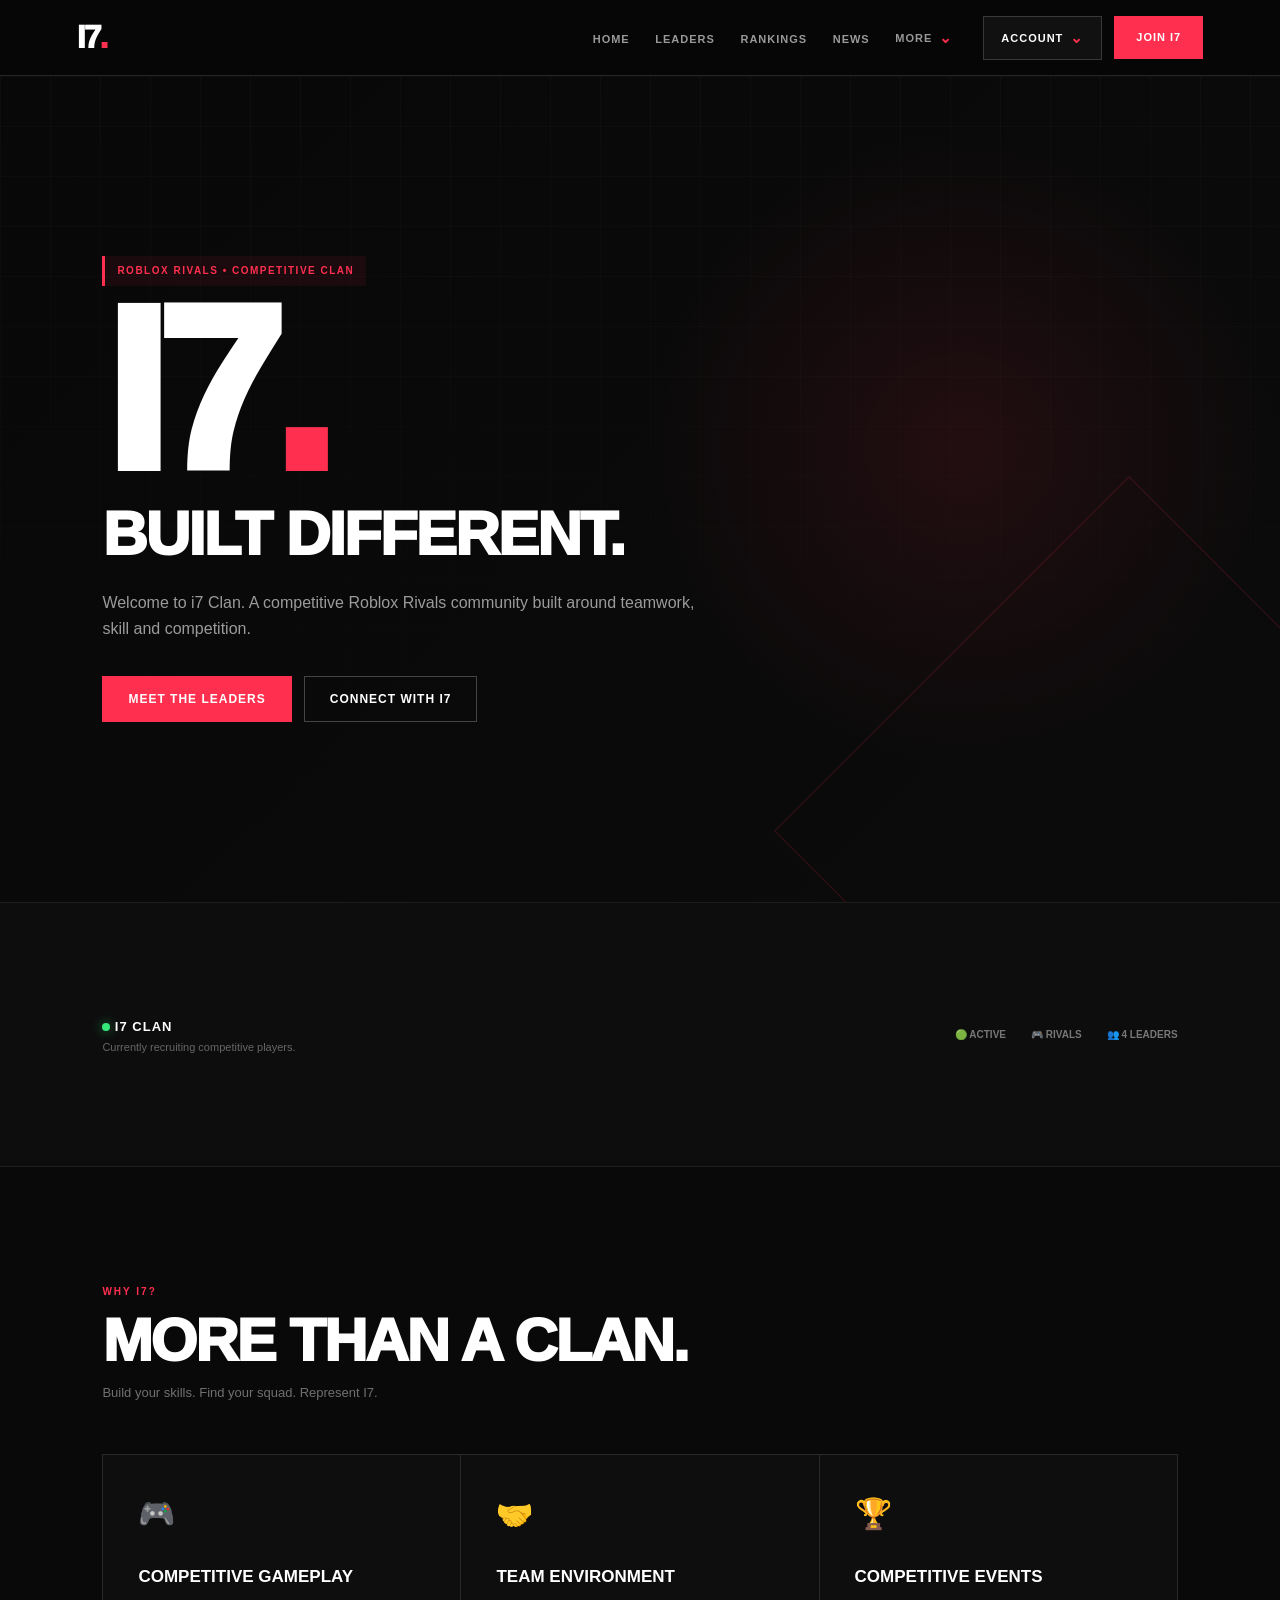
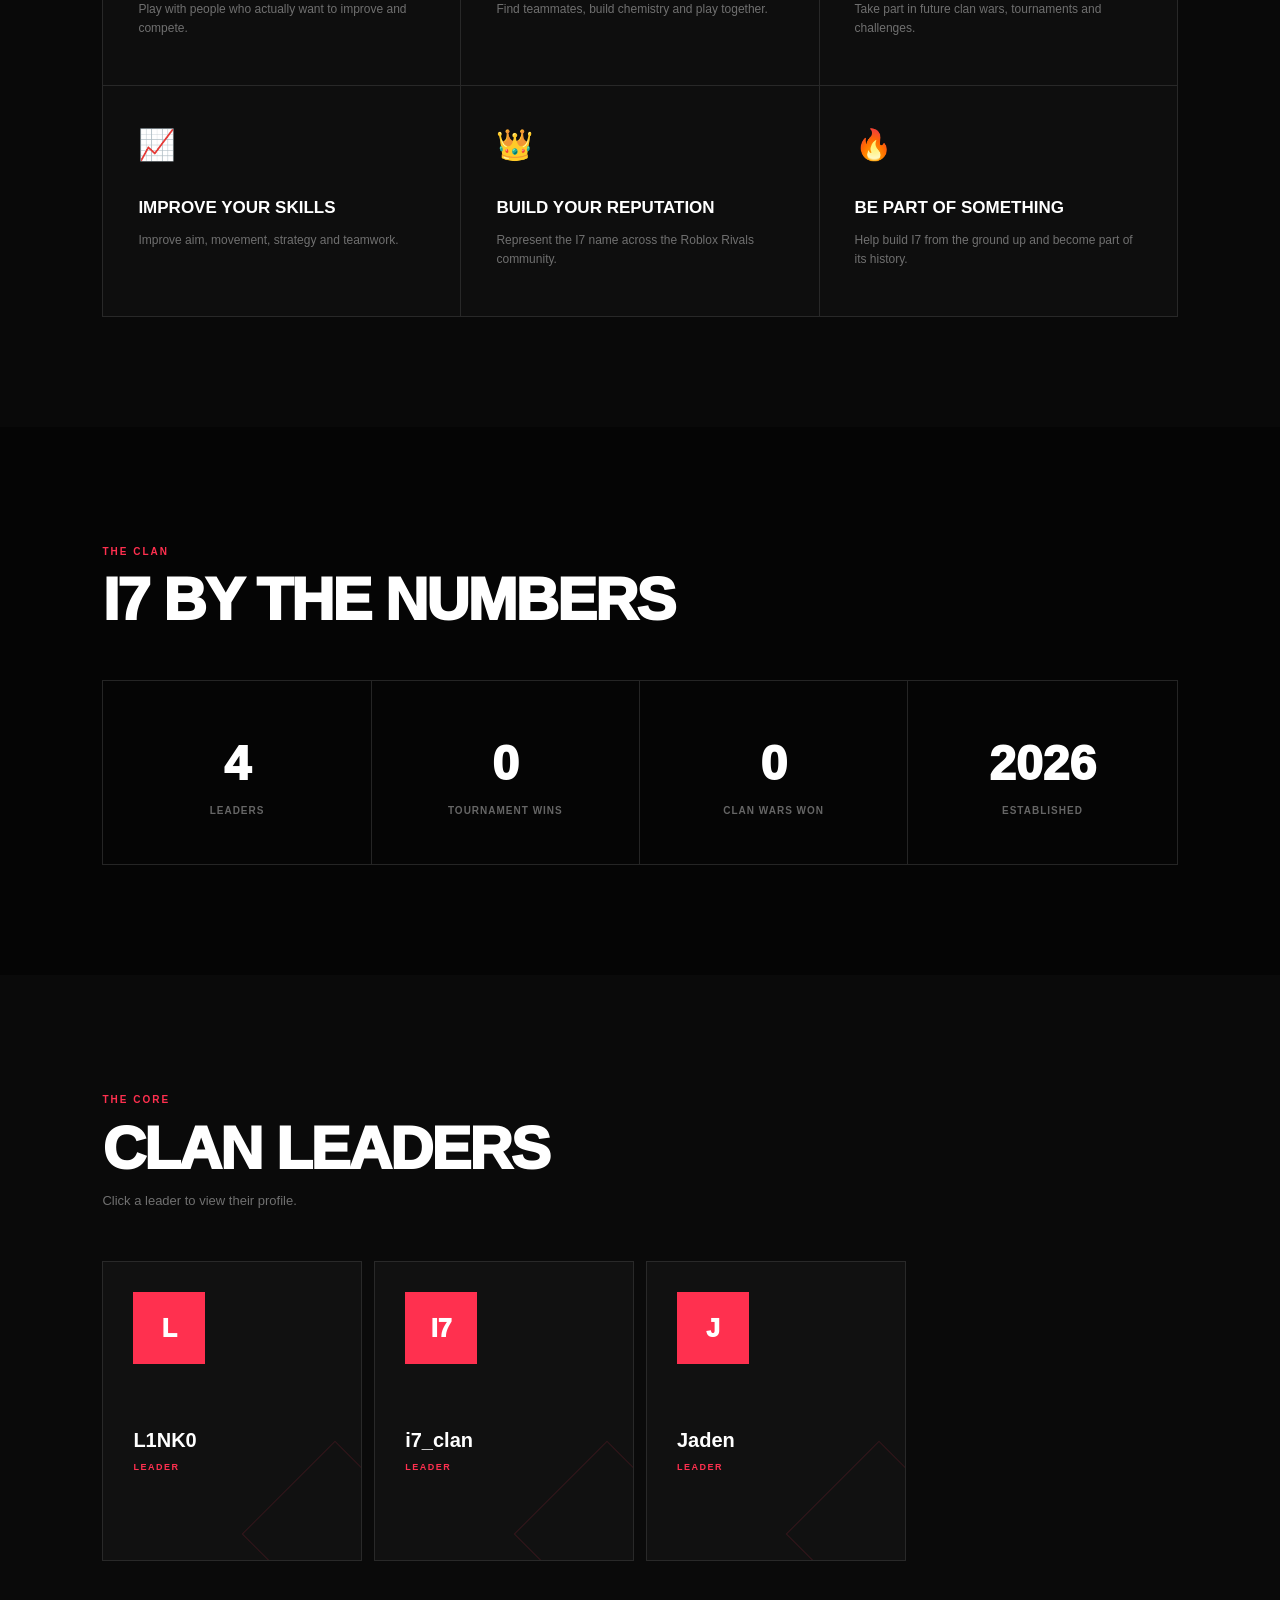
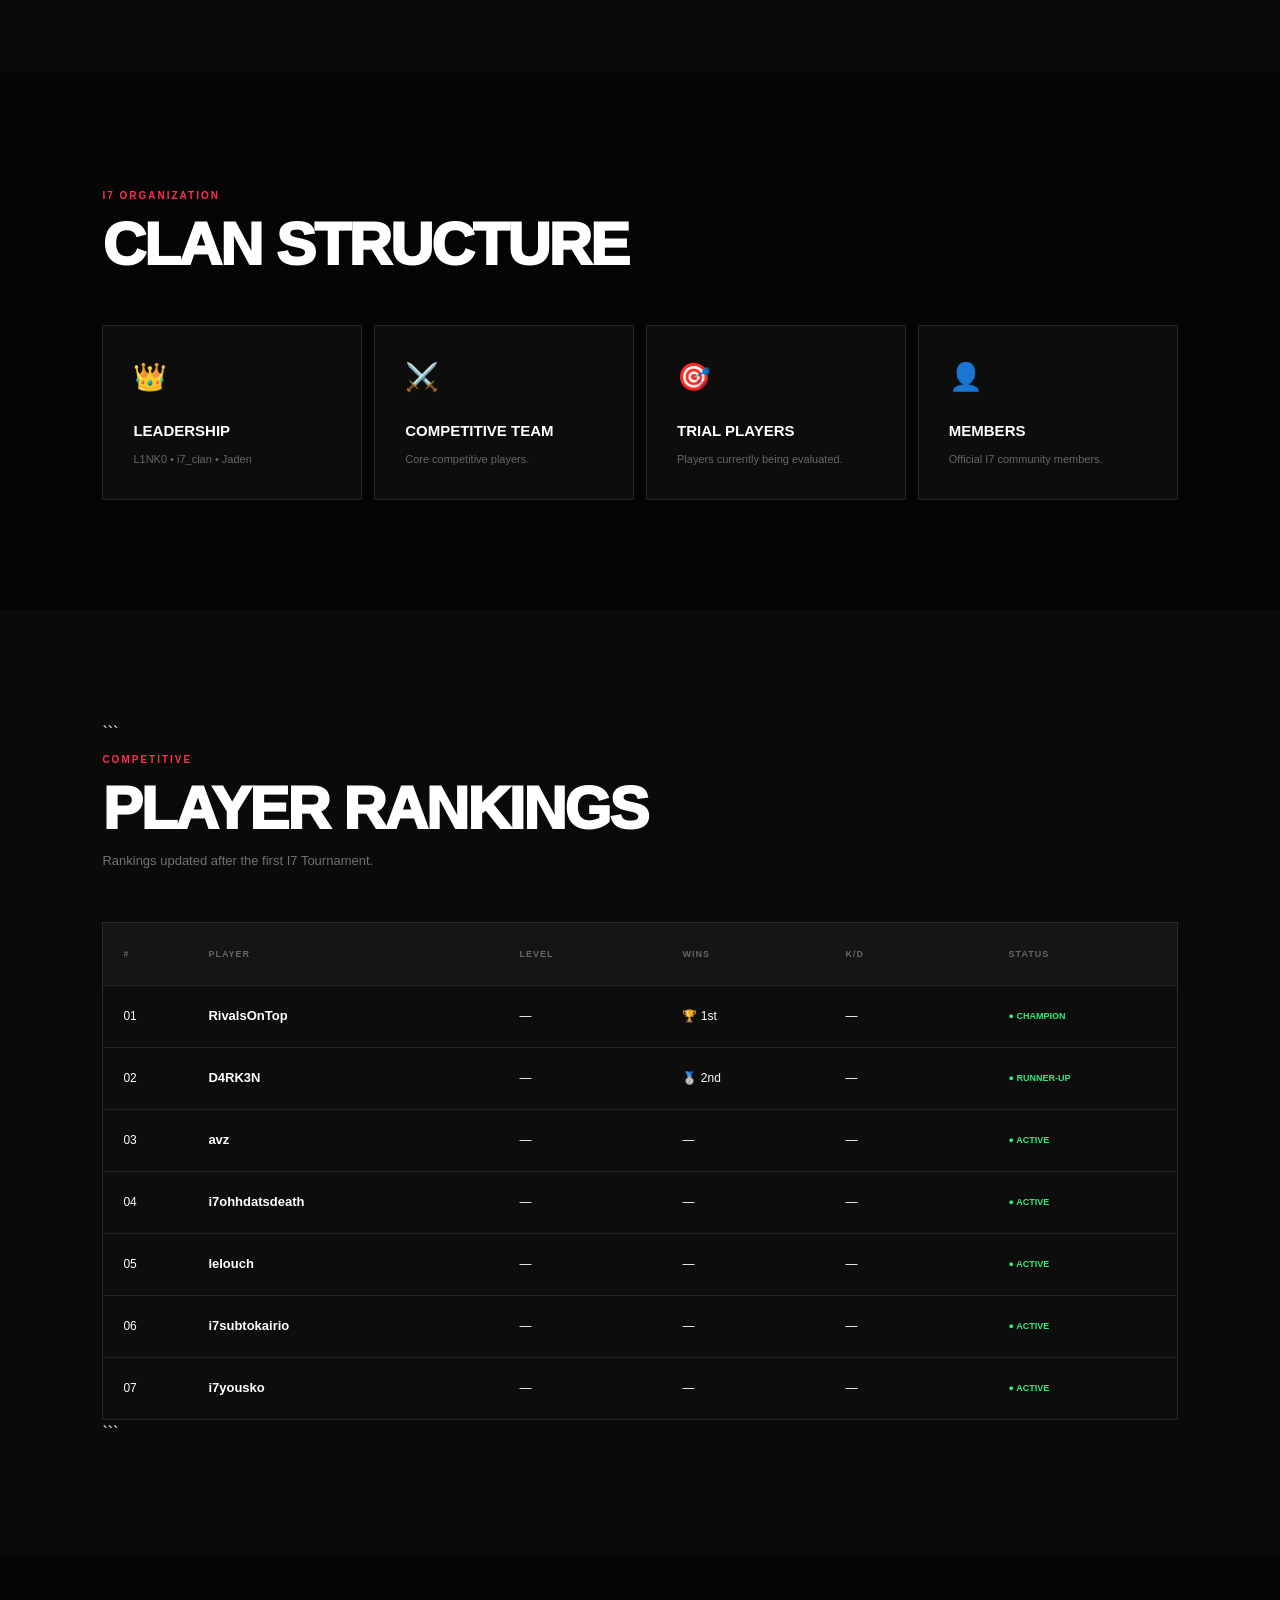
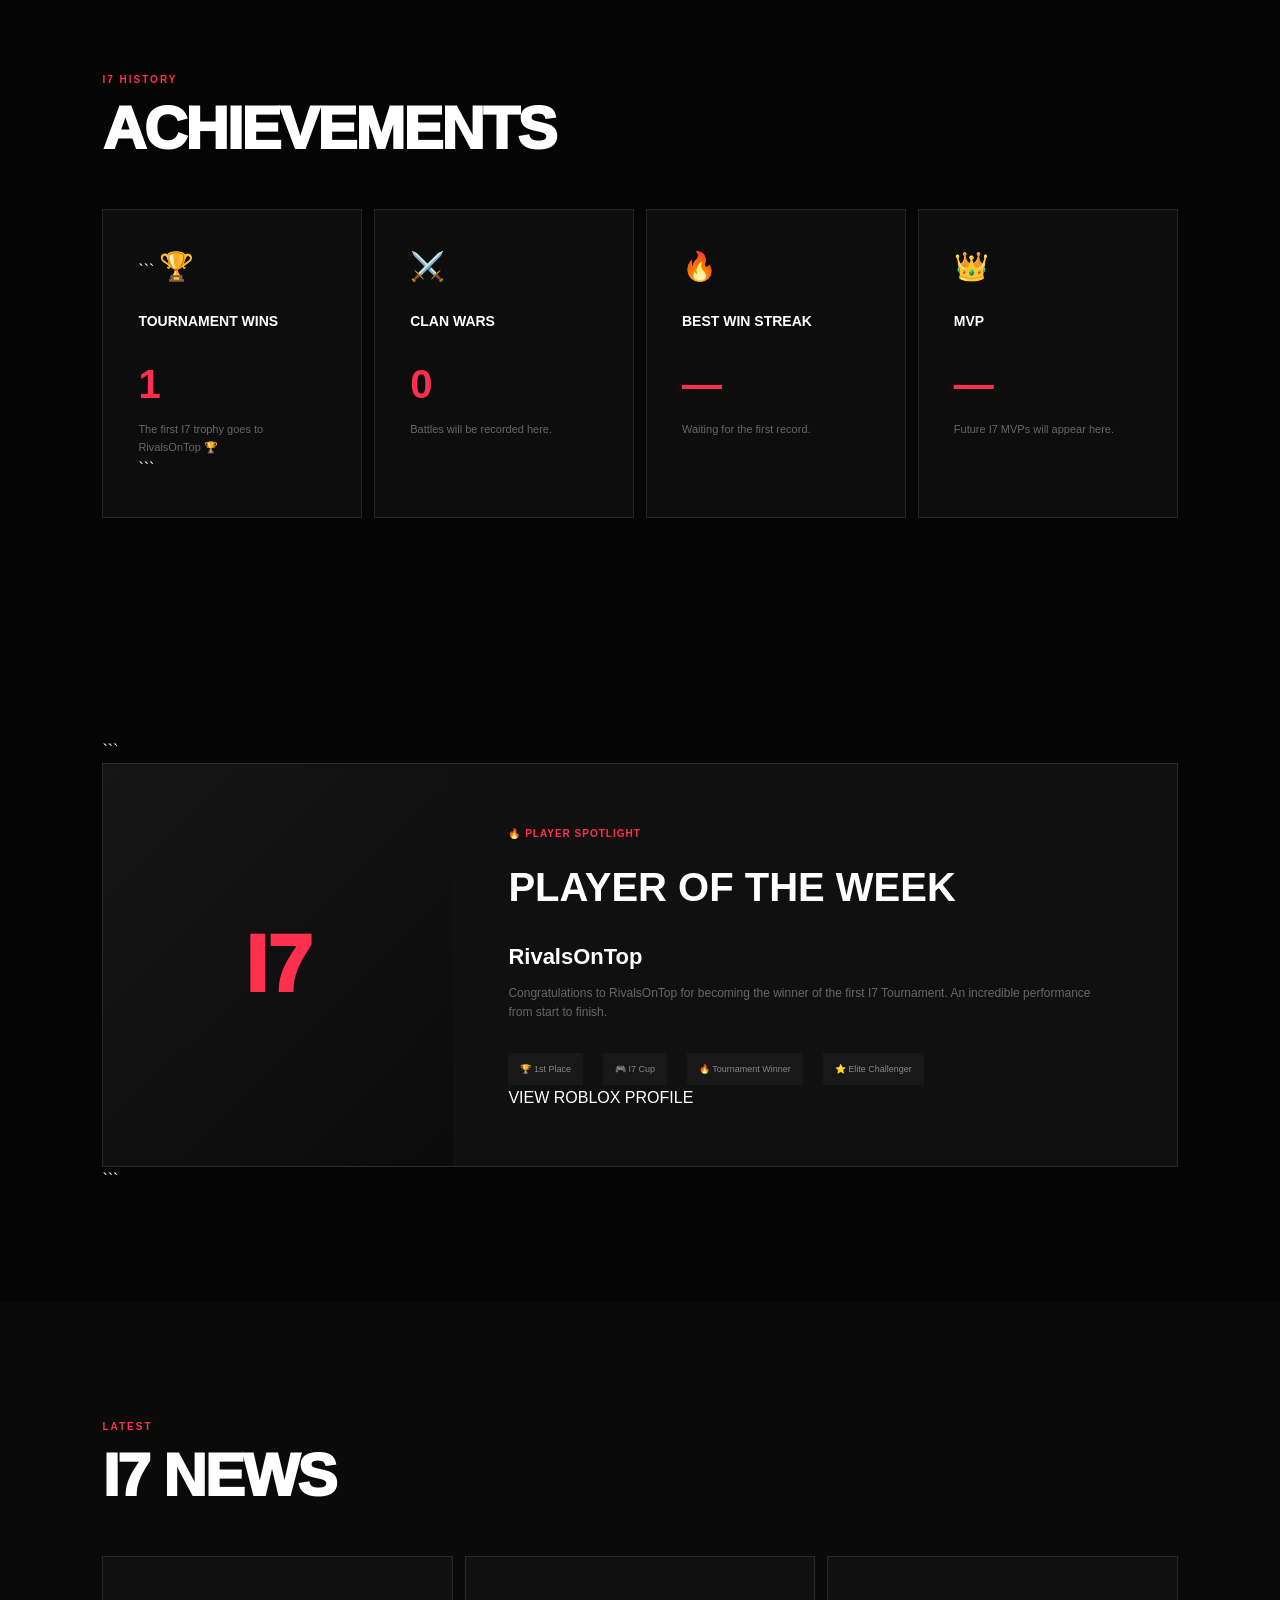
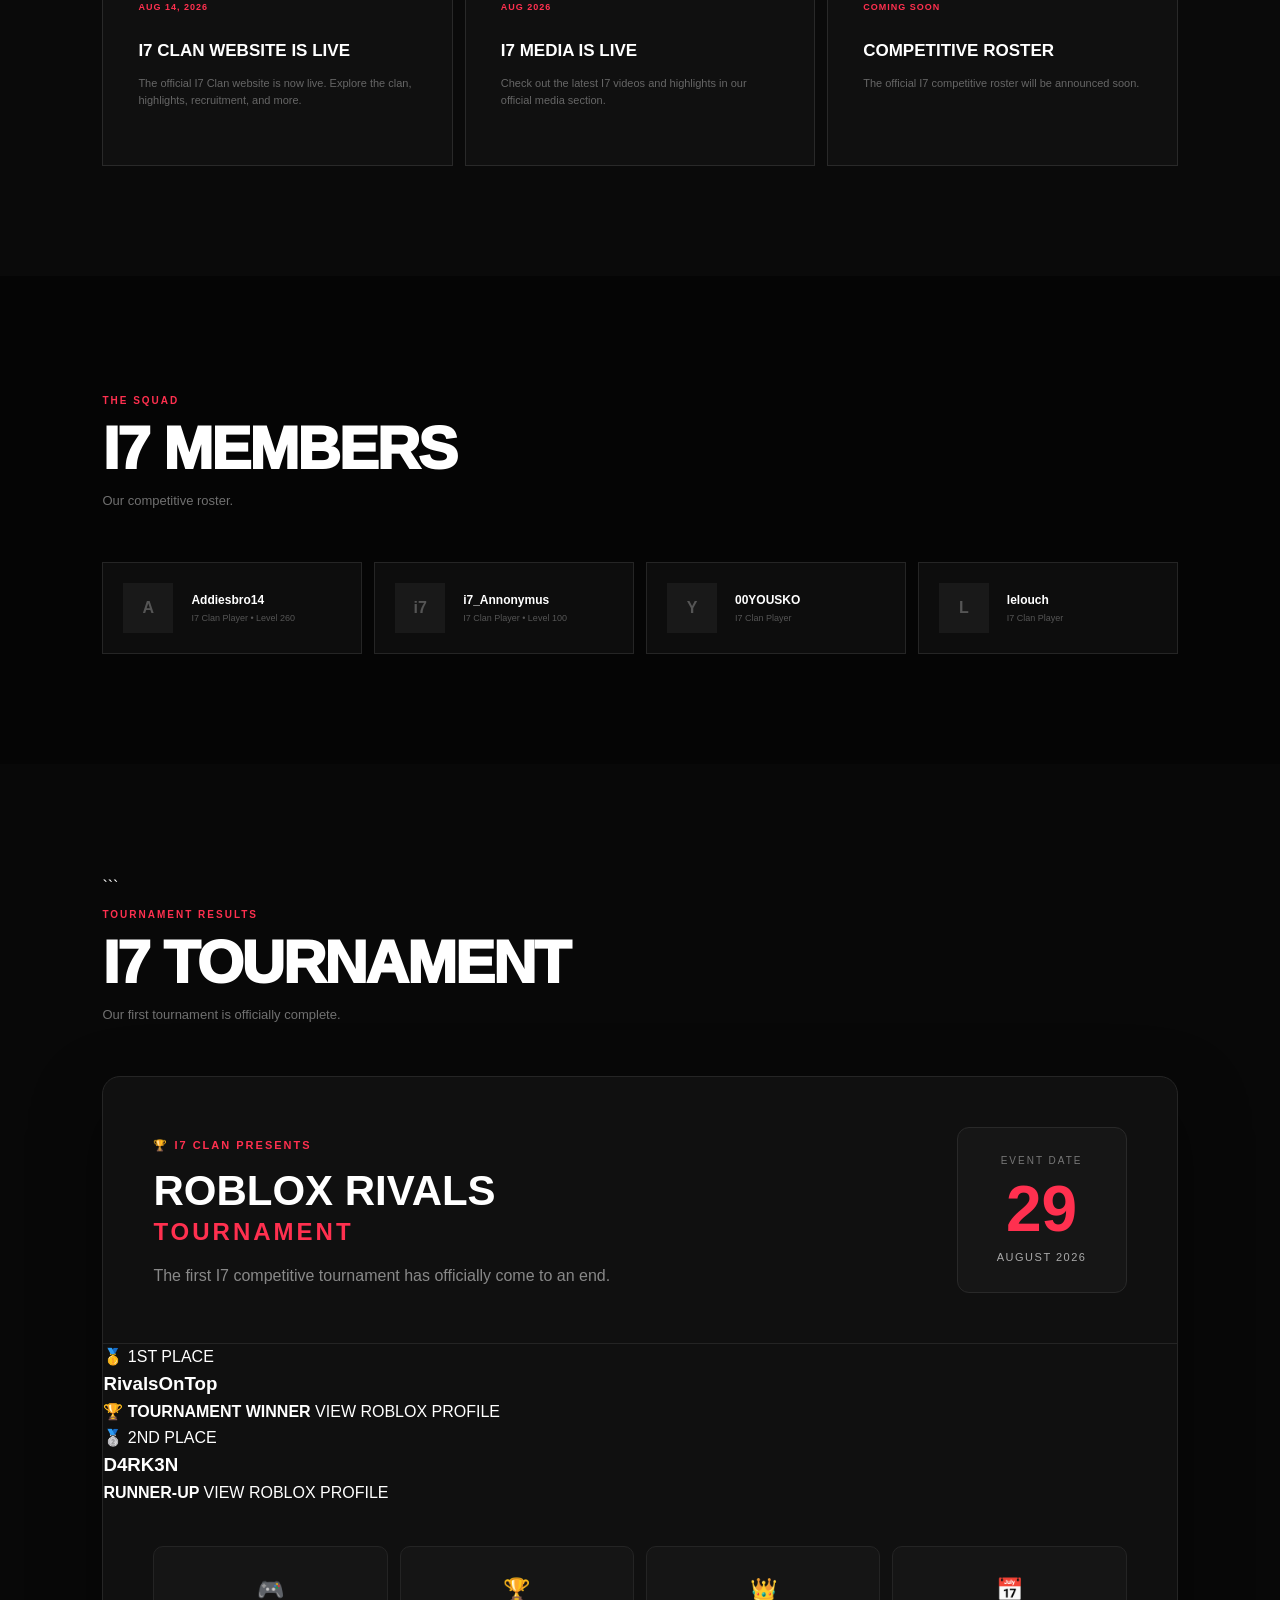
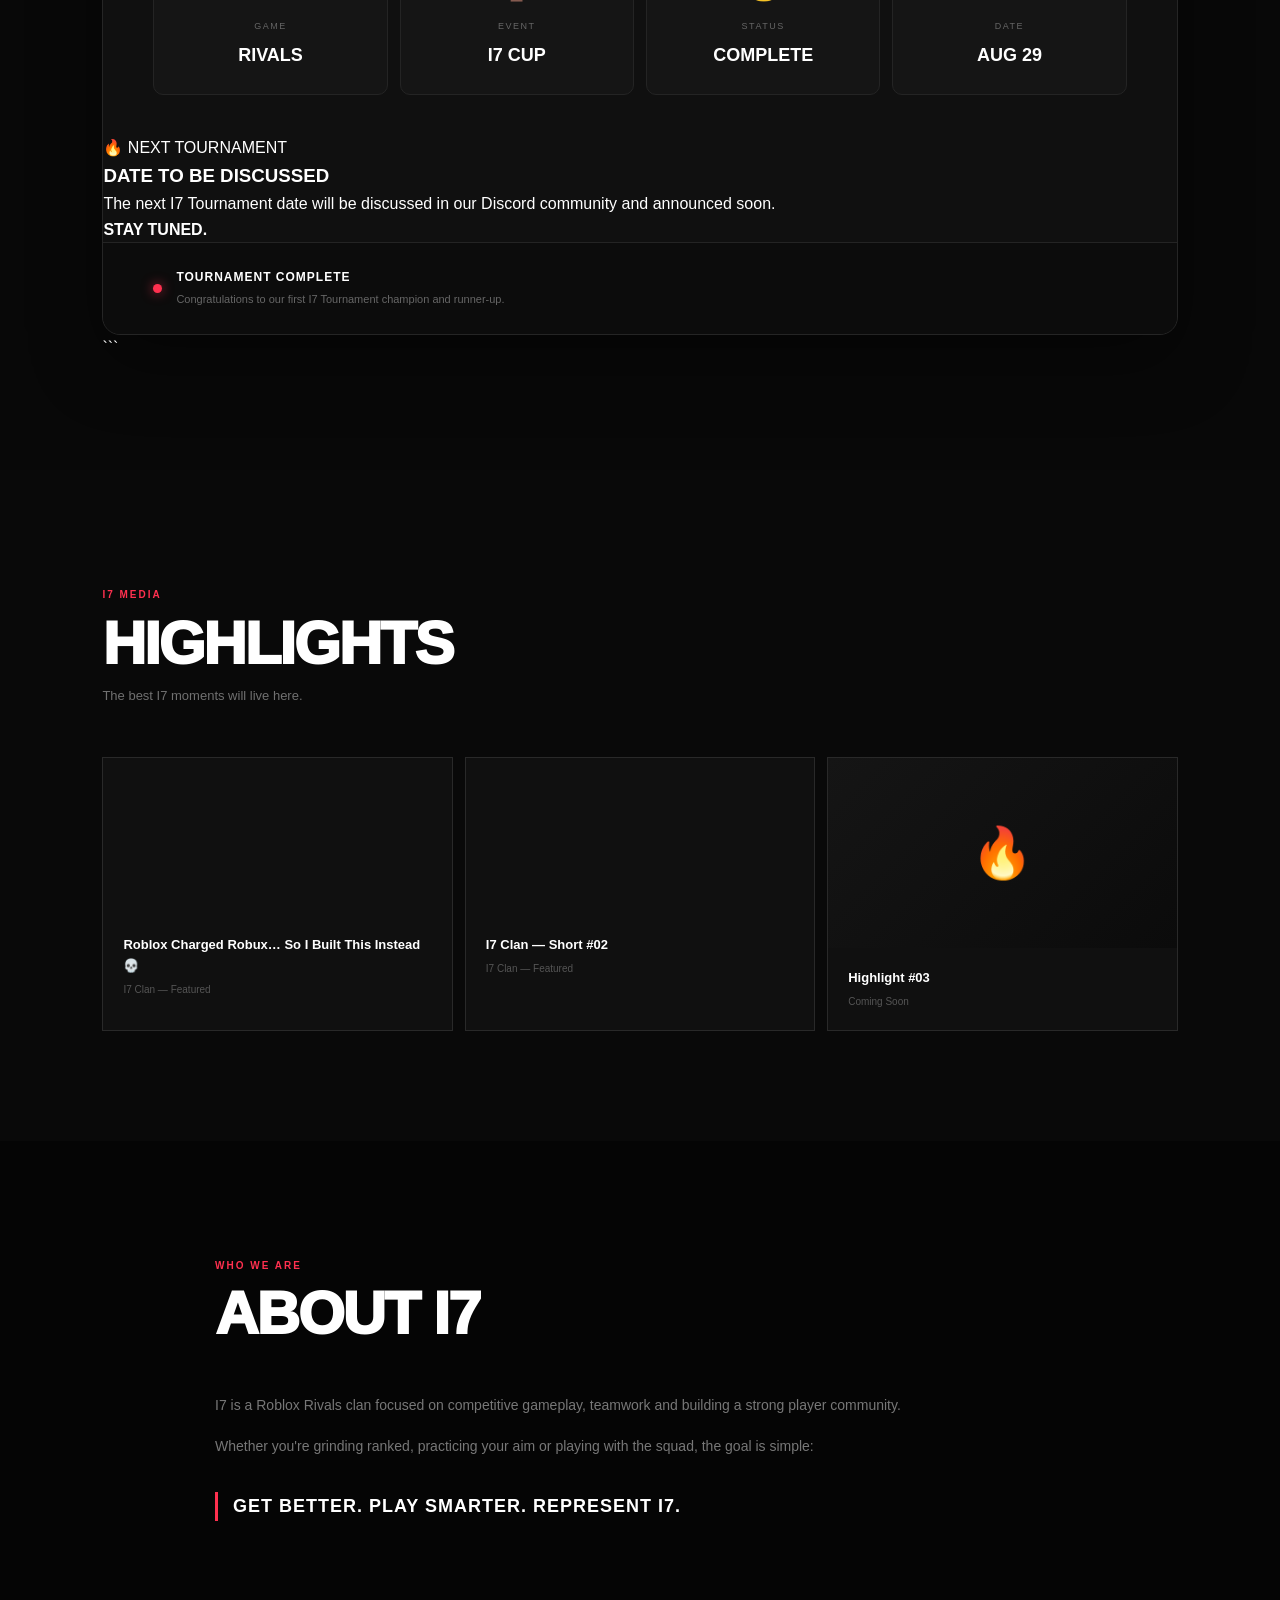
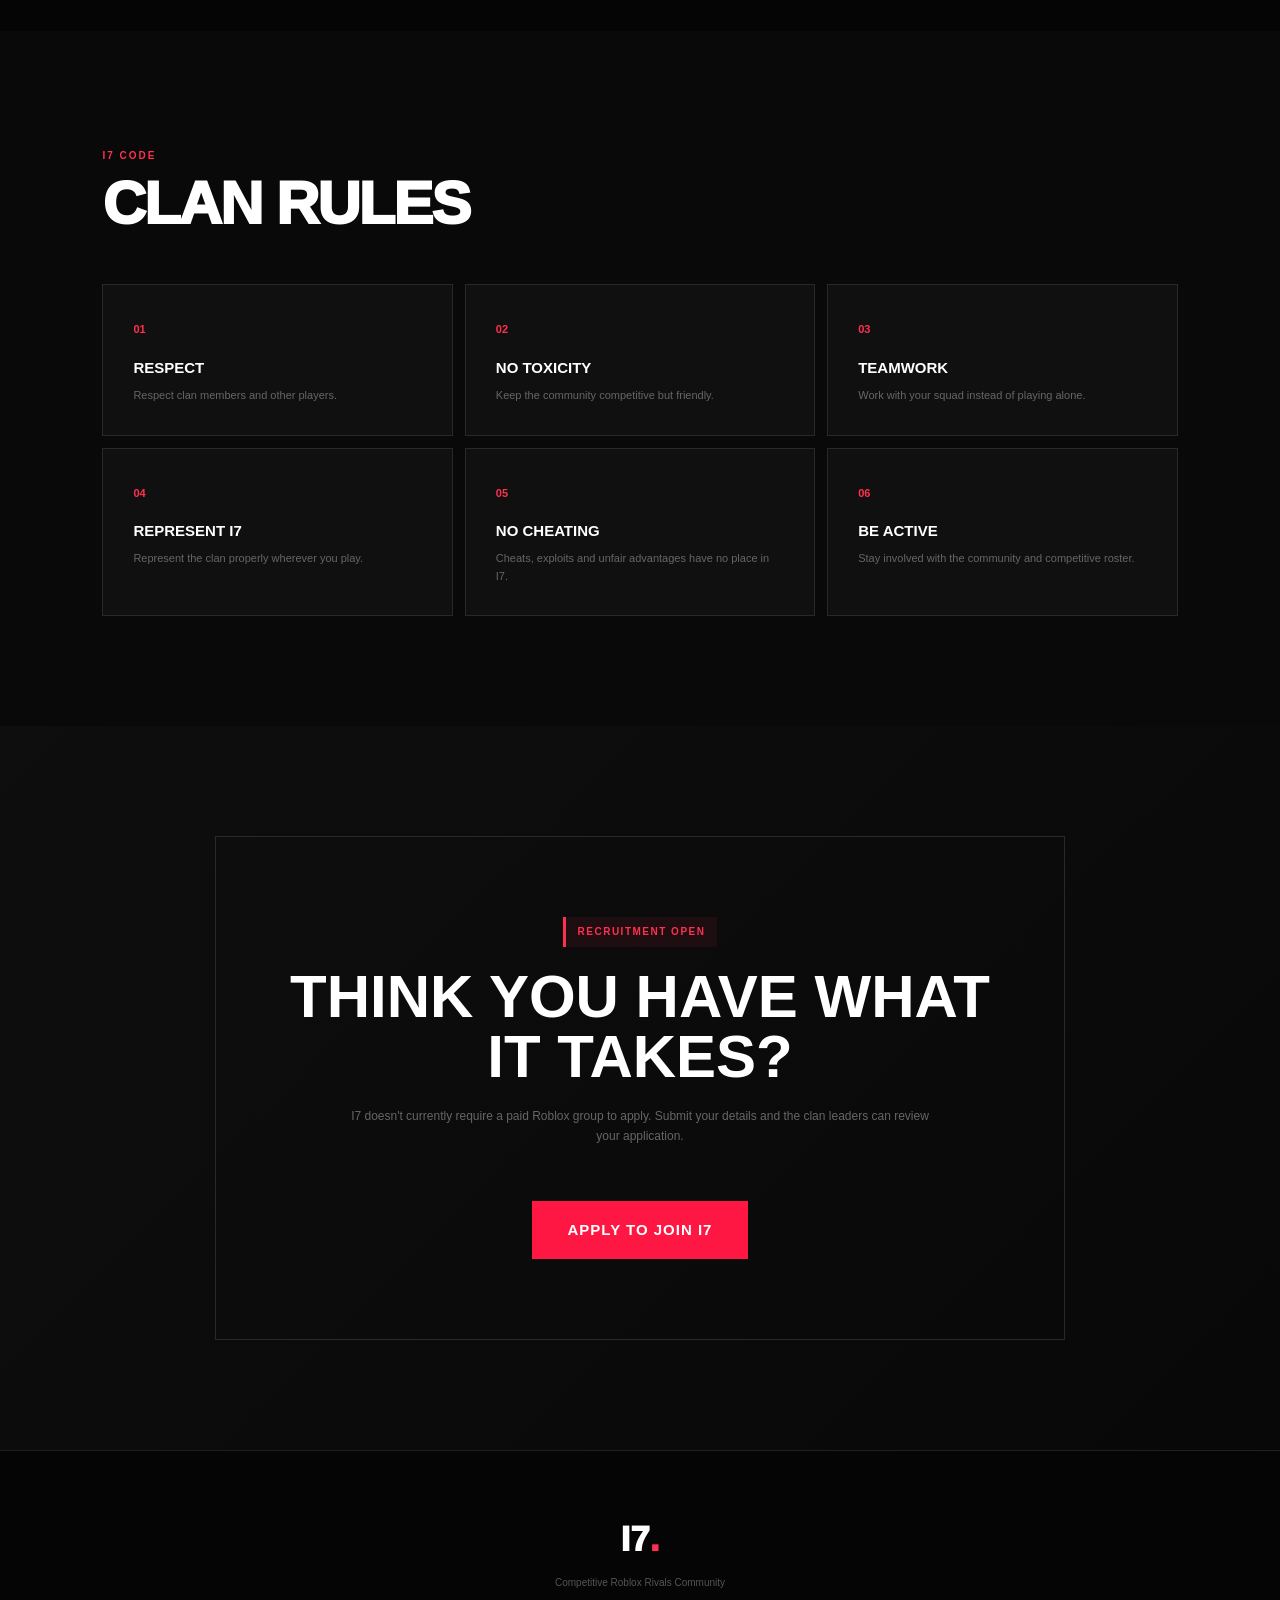
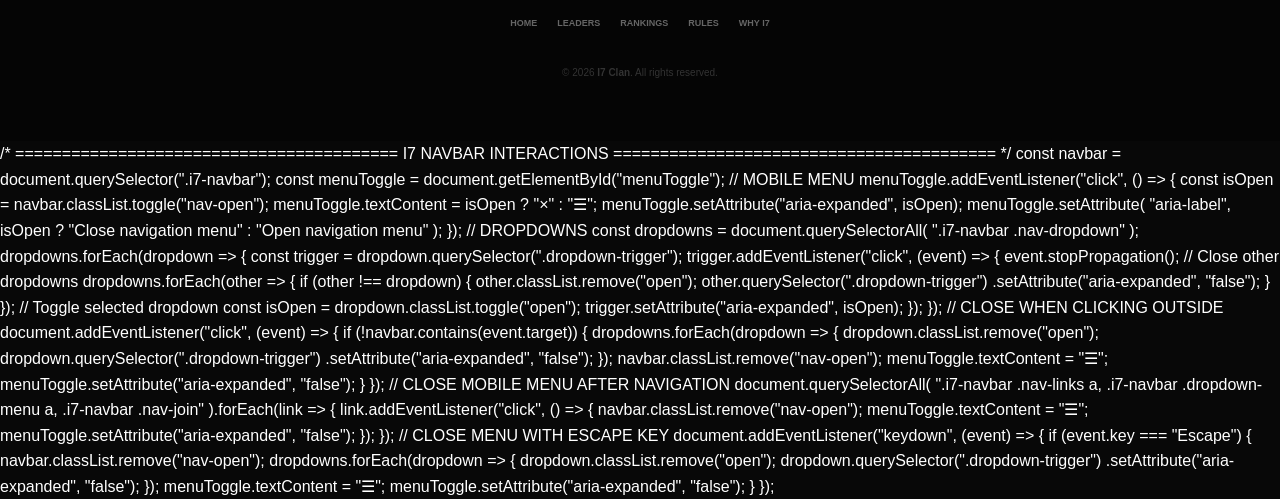
==== commit 7df1a853: "Update print statement from 'Hello' to 'Goodbye'" ====
--- a/index.html
+++ b/index.html
@@ -2183,17 +2183,123 @@
 
 <script src="script.js"></script>
 
-<script>
+/* =========================================
+   I7 NAVBAR INTERACTIONS
+========================================= */
+
+const navbar = document.querySelector(".i7-navbar");
 const menuToggle = document.getElementById("menuToggle");
-const nav = document.querySelector("nav");
-
+
+// MOBILE MENU
 menuToggle.addEventListener("click", () => {
-    nav.classList.toggle("nav-open");
-
-    menuToggle.textContent =
-        nav.classList.contains("nav-open") ? "×" : "☰";
+
+    const isOpen = navbar.classList.toggle("nav-open");
+
+    menuToggle.textContent = isOpen ? "×" : "☰";
+
+    menuToggle.setAttribute("aria-expanded", isOpen);
+
+    menuToggle.setAttribute(
+        "aria-label",
+        isOpen ? "Close navigation menu" : "Open navigation menu"
+    );
+
 });
-</script>
+
+// DROPDOWNS
+const dropdowns = document.querySelectorAll(
+    ".i7-navbar .nav-dropdown"
+);
+
+dropdowns.forEach(dropdown => {
+
+    const trigger = dropdown.querySelector(".dropdown-trigger");
+
+    trigger.addEventListener("click", (event) => {
+
+        event.stopPropagation();
+
+        // Close other dropdowns
+        dropdowns.forEach(other => {
+
+            if (other !== dropdown) {
+                other.classList.remove("open");
+
+                other.querySelector(".dropdown-trigger")
+                    .setAttribute("aria-expanded", "false");
+            }
+
+        });
+
+        // Toggle selected dropdown
+        const isOpen = dropdown.classList.toggle("open");
+
+        trigger.setAttribute("aria-expanded", isOpen);
+
+    });
+
+});
+
+// CLOSE WHEN CLICKING OUTSIDE
+document.addEventListener("click", (event) => {
+
+    if (!navbar.contains(event.target)) {
+
+        dropdowns.forEach(dropdown => {
+
+            dropdown.classList.remove("open");
+
+            dropdown.querySelector(".dropdown-trigger")
+                .setAttribute("aria-expanded", "false");
+
+        });
+
+        navbar.classList.remove("nav-open");
+
+        menuToggle.textContent = "☰";
+        menuToggle.setAttribute("aria-expanded", "false");
+
+    }
+
+});
+
+// CLOSE MOBILE MENU AFTER NAVIGATION
+document.querySelectorAll(
+    ".i7-navbar .nav-links a, .i7-navbar .dropdown-menu a, .i7-navbar .nav-join"
+).forEach(link => {
+
+    link.addEventListener("click", () => {
+
+        navbar.classList.remove("nav-open");
+
+        menuToggle.textContent = "☰";
+        menuToggle.setAttribute("aria-expanded", "false");
+
+    });
+
+});
+
+// CLOSE MENU WITH ESCAPE KEY
+document.addEventListener("keydown", (event) => {
+
+    if (event.key === "Escape") {
+
+        navbar.classList.remove("nav-open");
+
+        dropdowns.forEach(dropdown => {
+            dropdown.classList.remove("open");
+
+            dropdown.querySelector(".dropdown-trigger")
+                .setAttribute("aria-expanded", "false");
+        });
+
+        menuToggle.textContent = "☰";
+        menuToggle.setAttribute("aria-expanded", "false");
+
+    }
+
+});
+
 
 </body>
 
--- a/style.css
+++ b/style.css
@@ -2808,3 +2808,312 @@
     display: none !important;
   }
 }
+
+/* =========================================
+   I7 PREMIUM NAVBAR REDESIGN
+========================================= */
+
+.i7-navbar {
+    position: sticky;
+    top: 0;
+    z-index: 2000;
+    width: 100%;
+    min-height: 76px;
+    height: auto;
+    padding: 0 6%;
+
+    display: flex;
+    align-items: center;
+    justify-content: space-between;
+    gap: 30px;
+
+    background: rgba(7, 7, 7, 0.96);
+    border-bottom: 1px solid #242424;
+    backdrop-filter: blur(16px);
+}
+
+.i7-navbar .logo {
+    flex-shrink: 0;
+    font-size: 32px;
+    font-weight: 1000;
+    letter-spacing: -2px;
+}
+
+.i7-navbar .mobile-menu {
+    display: flex;
+    align-items: center;
+    justify-content: flex-end;
+    gap: 30px;
+    flex: 1;
+    min-width: 0;
+}
+
+.i7-navbar .nav-links {
+    display: flex;
+    align-items: center;
+    justify-content: center;
+    gap: clamp(12px, 2vw, 28px);
+    list-style: none;
+    margin: 0;
+    padding: 0;
+}
+
+.i7-navbar .nav-links li {
+    flex-shrink: 0;
+}
+
+.i7-navbar .nav-links a,
+.i7-navbar .dropdown-trigger {
+    color: #999;
+    font-size: 11px;
+    font-weight: 900;
+    letter-spacing: 1px;
+    text-transform: uppercase;
+    white-space: nowrap;
+    transition: 0.2s ease;
+}
+
+.i7-navbar .nav-links a:hover,
+.i7-navbar .dropdown-trigger:hover {
+    color: #fff;
+}
+
+/* DROPDOWNS */
+
+.i7-navbar .nav-dropdown {
+    position: relative;
+}
+
+.i7-navbar .dropdown-trigger {
+    display: flex;
+    align-items: center;
+    gap: 7px;
+    padding: 12px 0;
+    border: none;
+    background: transparent;
+    cursor: pointer;
+    font-family: inherit;
+}
+
+.i7-navbar .dropdown-arrow {
+    color: var(--red);
+    font-size: 15px;
+    transition: transform 0.2s ease;
+}
+
+.i7-navbar .nav-dropdown.open .dropdown-arrow {
+    transform: rotate(180deg);
+}
+
+.i7-navbar .dropdown-menu {
+    position: absolute;
+    top: calc(100% + 8px);
+    left: -15px;
+
+    min-width: 190px;
+    padding: 8px;
+
+    display: none;
+    flex-direction: column;
+
+    background: #111;
+    border: 1px solid #303030;
+    border-top: 2px solid var(--red);
+    box-shadow: 0 15px 35px rgba(0,0,0,0.5);
+}
+
+.i7-navbar .nav-dropdown.open .dropdown-menu {
+    display: flex;
+}
+
+.i7-navbar .dropdown-menu a {
+    display: block;
+    padding: 12px 14px;
+    color: #aaa;
+    font-size: 11px;
+    font-weight: 800;
+    letter-spacing: 0.8px;
+    text-transform: uppercase;
+    transition: 0.2s ease;
+}
+
+.i7-navbar .dropdown-menu a:hover {
+    background: #1d1d1d;
+    color: var(--red);
+    padding-left: 19px;
+}
+
+/* ACCOUNT AND JOIN BUTTONS */
+
+.i7-navbar .nav-actions {
+    display: flex;
+    align-items: center;
+    gap: 12px;
+    flex-shrink: 0;
+}
+
+.i7-navbar .account-trigger {
+    padding: 12px 17px;
+    border: 1px solid #383838;
+    color: #fff;
+    background: #111;
+}
+
+.i7-navbar .account-trigger:hover {
+    border-color: var(--red);
+}
+
+.i7-navbar .account-menu {
+    left: auto;
+    right: 0;
+}
+
+.i7-navbar .nav-join {
+    display: inline-flex;
+    align-items: center;
+    justify-content: center;
+
+    min-height: 43px;
+    padding: 0 22px;
+
+    background: var(--red);
+    color: #fff;
+
+    font-size: 11px;
+    font-weight: 900;
+    letter-spacing: 1px;
+    white-space: nowrap;
+
+    transition: 0.2s ease;
+}
+
+.i7-navbar .nav-join:hover {
+    background: #ff4964;
+    transform: translateY(-2px);
+}
+
+/* HAMBURGER */
+
+.i7-navbar .menu-toggle {
+    display: none;
+}
+
+/* =========================================
+   MOBILE NAVBAR
+========================================= */
+
+@media (max-width: 1000px) {
+
+    .i7-navbar {
+        padding: 0 22px;
+        min-height: 68px;
+    }
+
+    .i7-navbar .menu-toggle {
+        display: flex;
+        align-items: center;
+        justify-content: center;
+
+        width: 43px;
+        height: 43px;
+
+        border: 1px solid #333;
+        background: #111;
+        color: #fff;
+
+        font-size: 22px;
+        cursor: pointer;
+    }
+
+    .i7-navbar .mobile-menu {
+        position: absolute;
+        top: 100%;
+        left: 0;
+        right: 0;
+
+        display: none;
+        flex-direction: column;
+        align-items: stretch;
+        gap: 12px;
+
+        padding: 20px 22px 25px;
+
+        background: #090909;
+        border-bottom: 1px solid #303030;
+        box-shadow: 0 15px 30px rgba(0,0,0,0.5);
+    }
+
+    .i7-navbar.nav-open .mobile-menu {
+        display: flex;
+    }
+
+    .i7-navbar .nav-links {
+        width: 100%;
+        flex-direction: column;
+        align-items: stretch;
+        gap: 0;
+    }
+
+    .i7-navbar .nav-links li {
+        width: 100%;
+        border-bottom: 1px solid #222;
+    }
+
+    .i7-navbar .nav-links > li > a {
+        display: flex;
+        align-items: center;
+        min-height: 47px;
+        width: 100%;
+    }
+
+    .i7-navbar .dropdown-trigger {
+        width: 100%;
+        min-height: 47px;
+        justify-content: space-between;
+    }
+
+    .i7-navbar .dropdown-menu {
+        position: static;
+        width: 100%;
+        min-width: 0;
+        box-shadow: none;
+        border-top: 1px solid #292929;
+        border-right: none;
+        border-bottom: none;
+        border-left: none;
+        background: #101010;
+        padding: 5px 10px;
+    }
+
+    .i7-navbar .nav-actions {
+        width: 100%;
+        flex-direction: column;
+        align-items: stretch;
+        gap: 10px;
+    }
+
+    .i7-navbar .account-trigger {
+        width: 100%;
+        justify-content: space-between;
+    }
+
+    .i7-navbar .account-menu {
+        position: static;
+        width: 100%;
+    }
+
+    .i7-navbar .nav-join {
+        width: 100%;
+        min-height: 46px;
+    }
+
+}
+
+@media (max-width: 400px) {
+
+    .i7-navbar {
+        padding: 0 15px;
+    }
+
+}
+
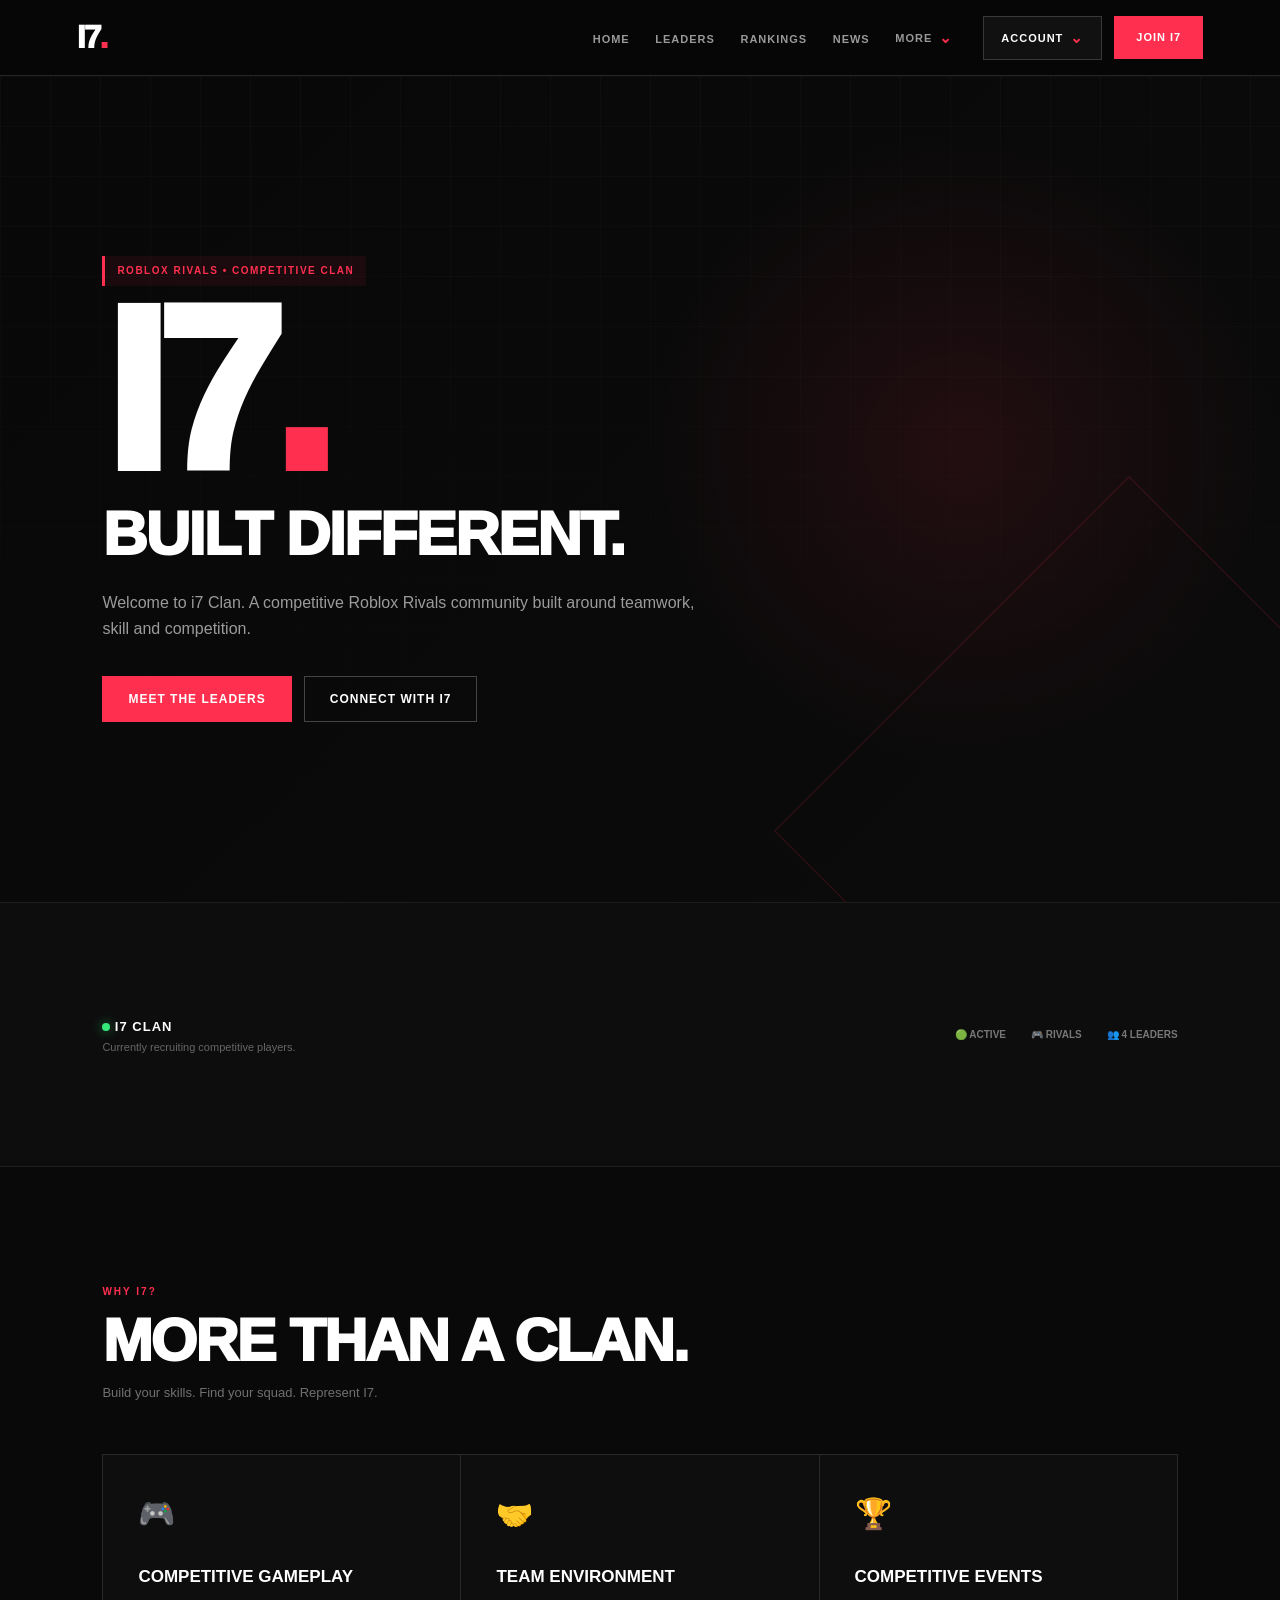
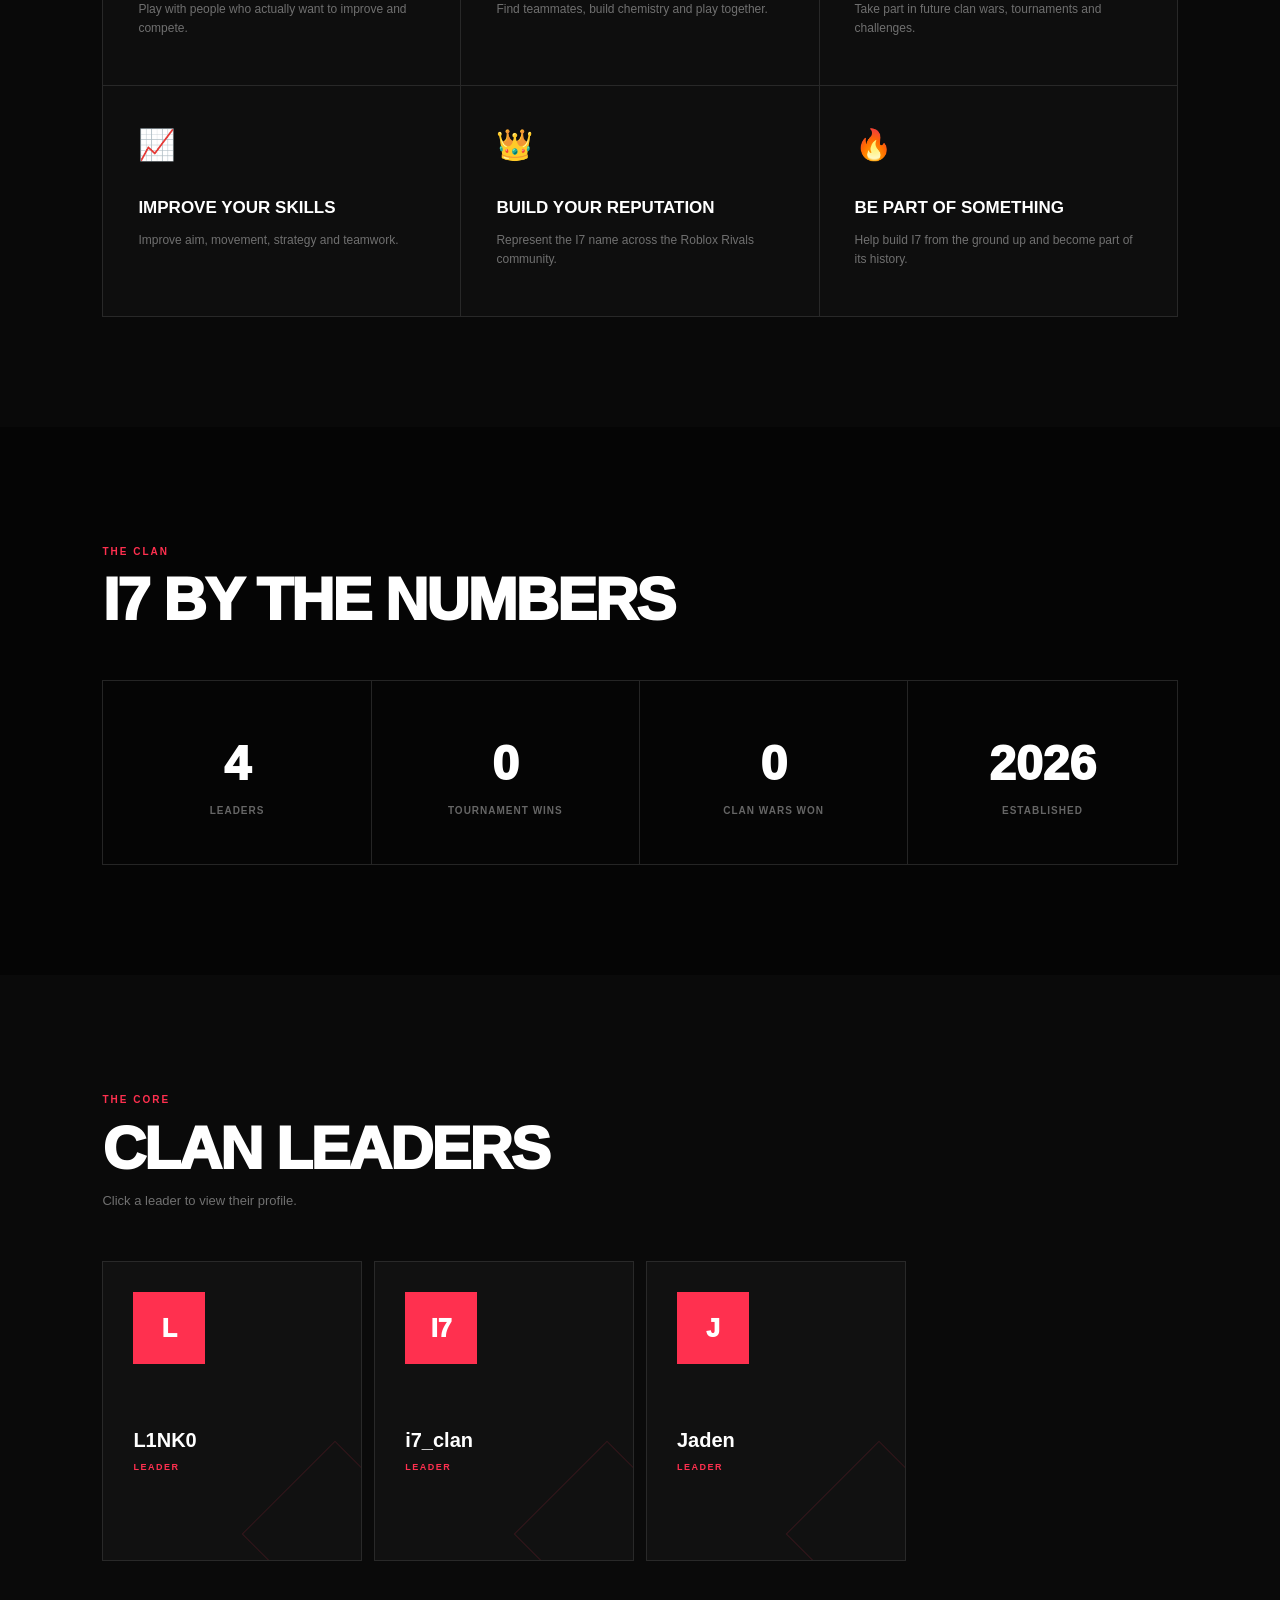
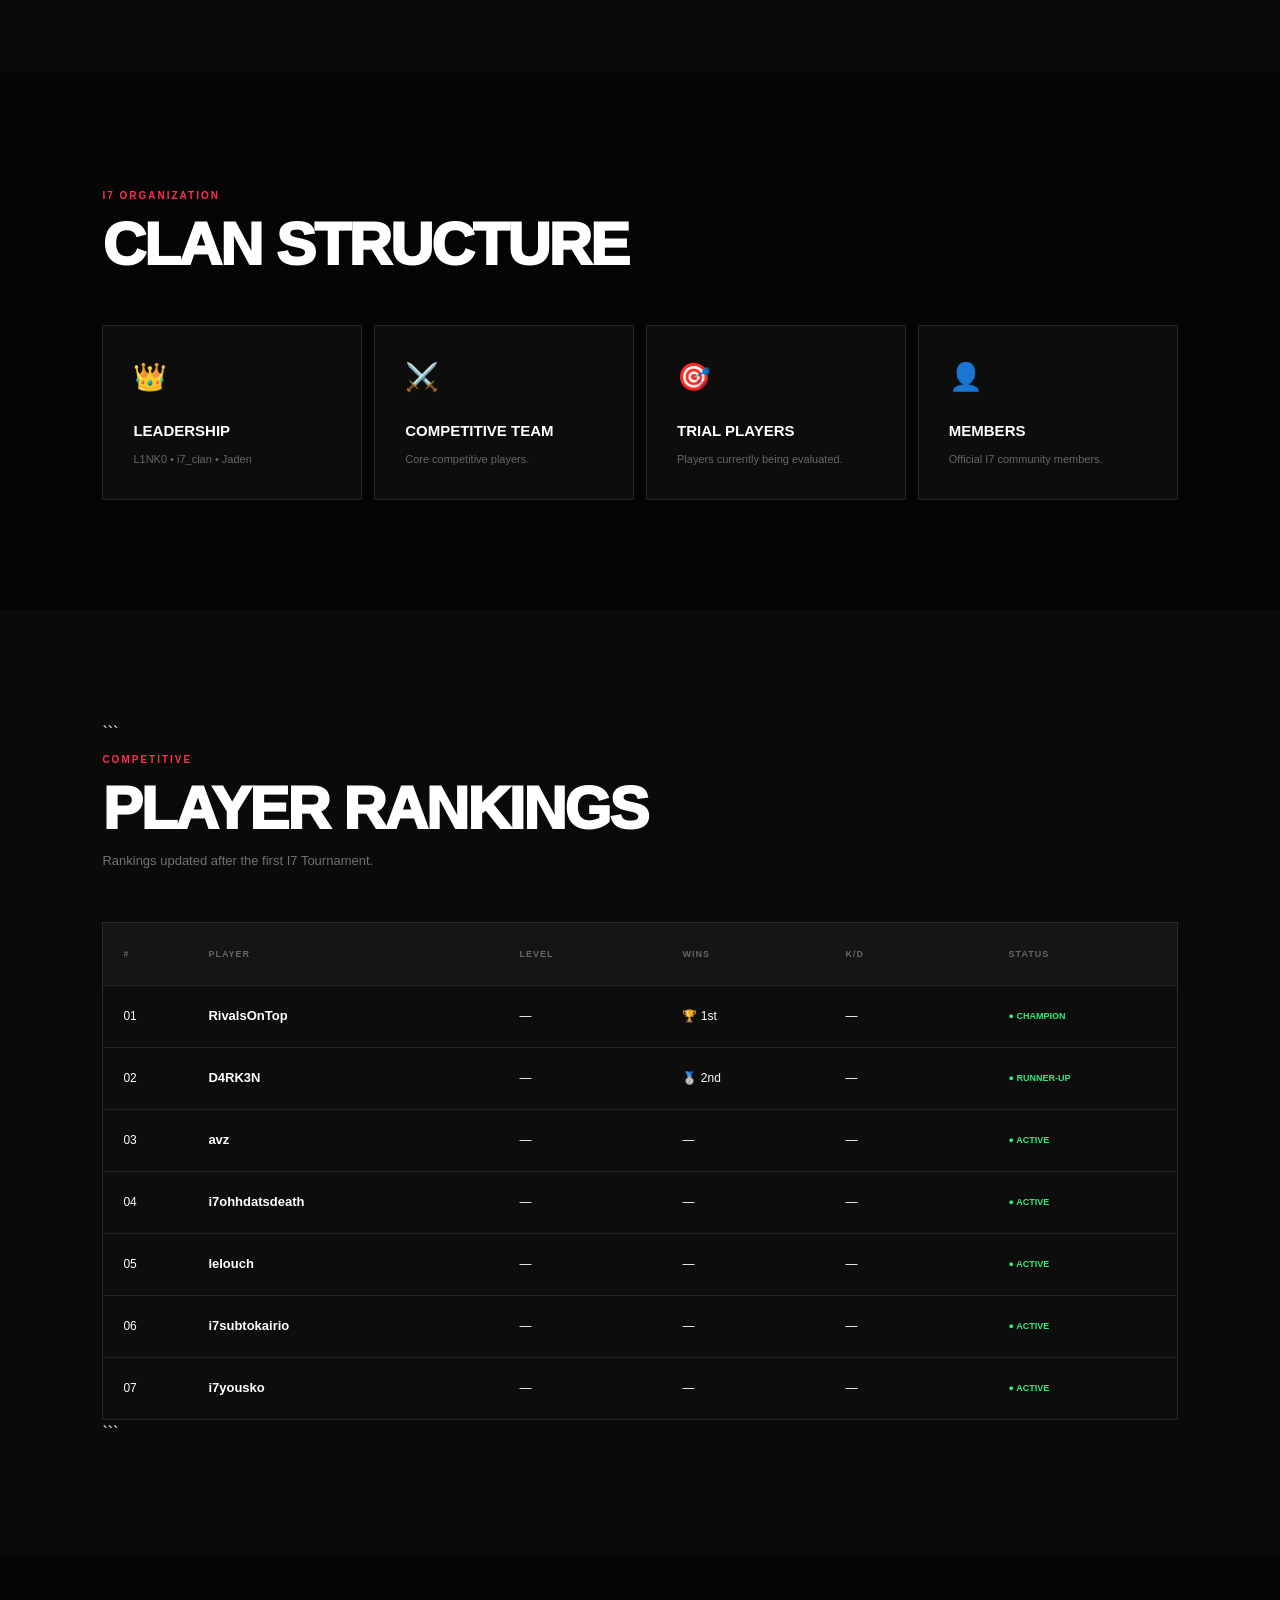
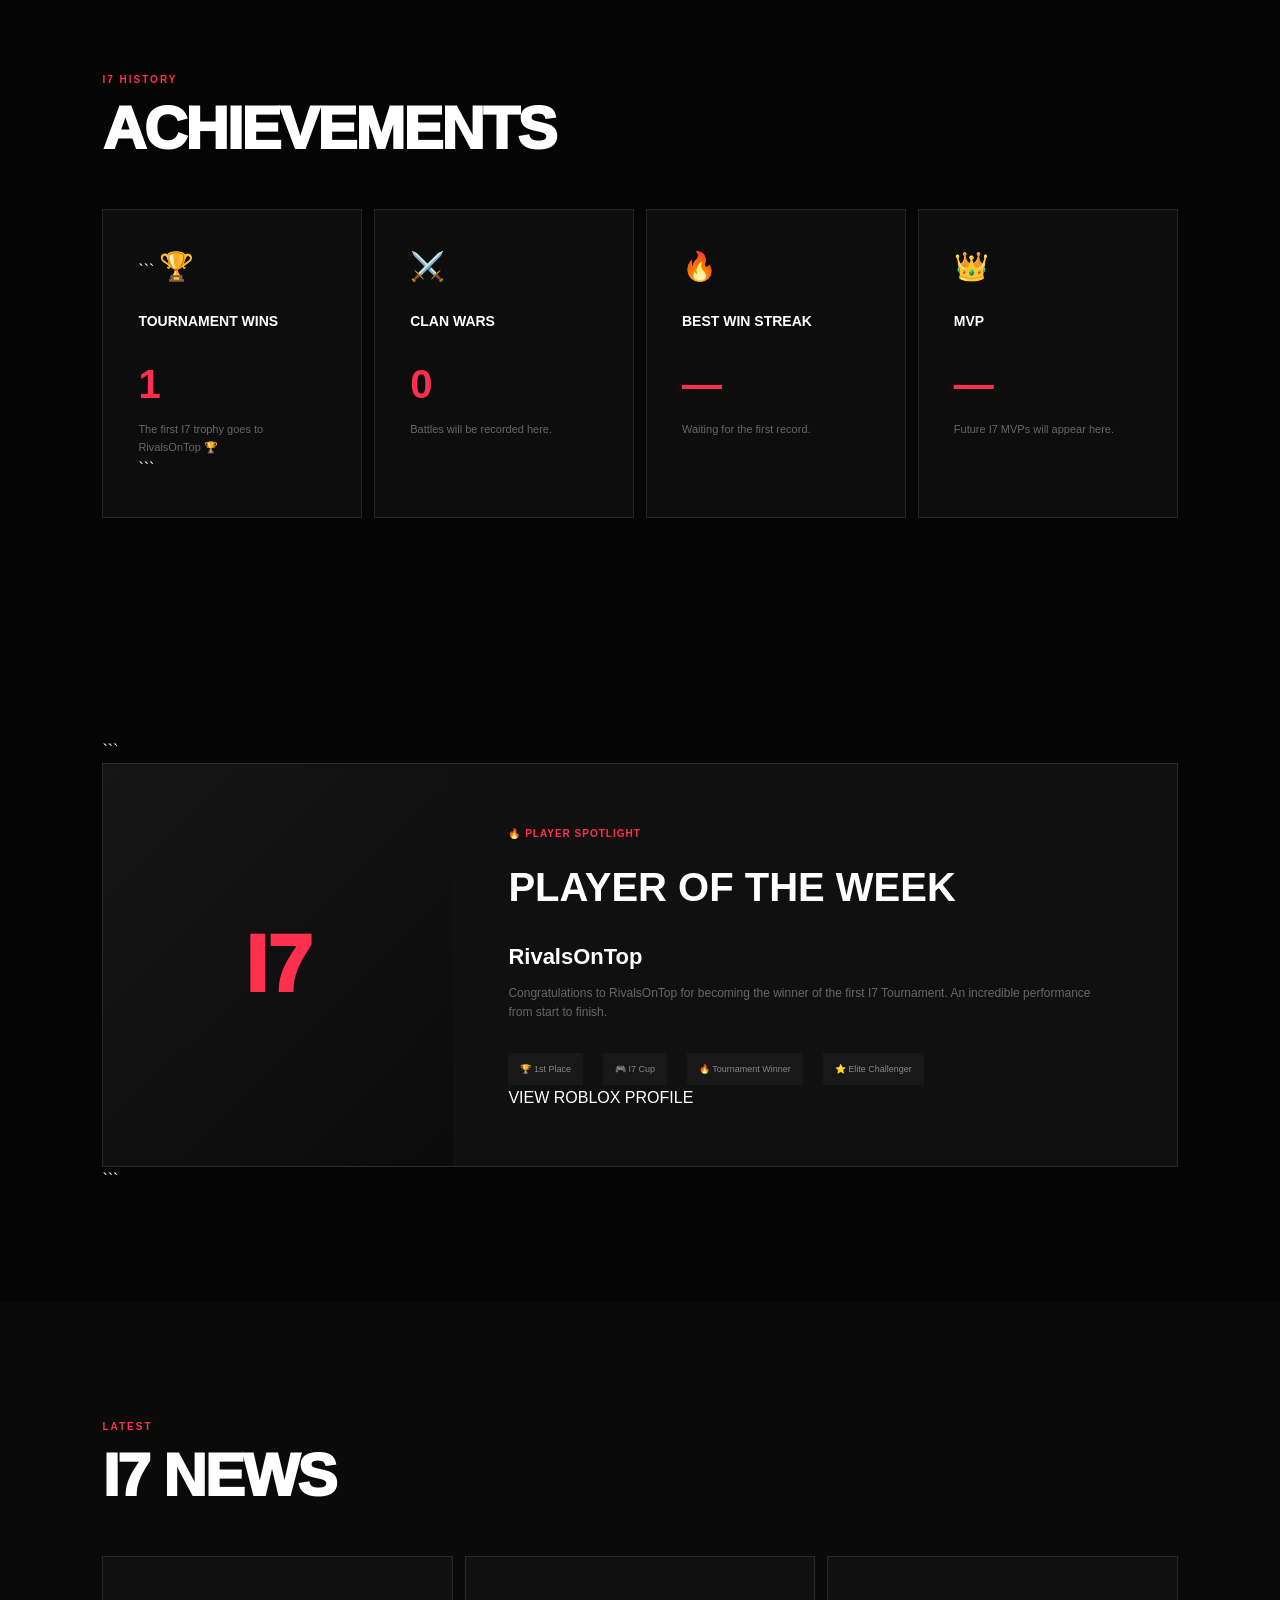
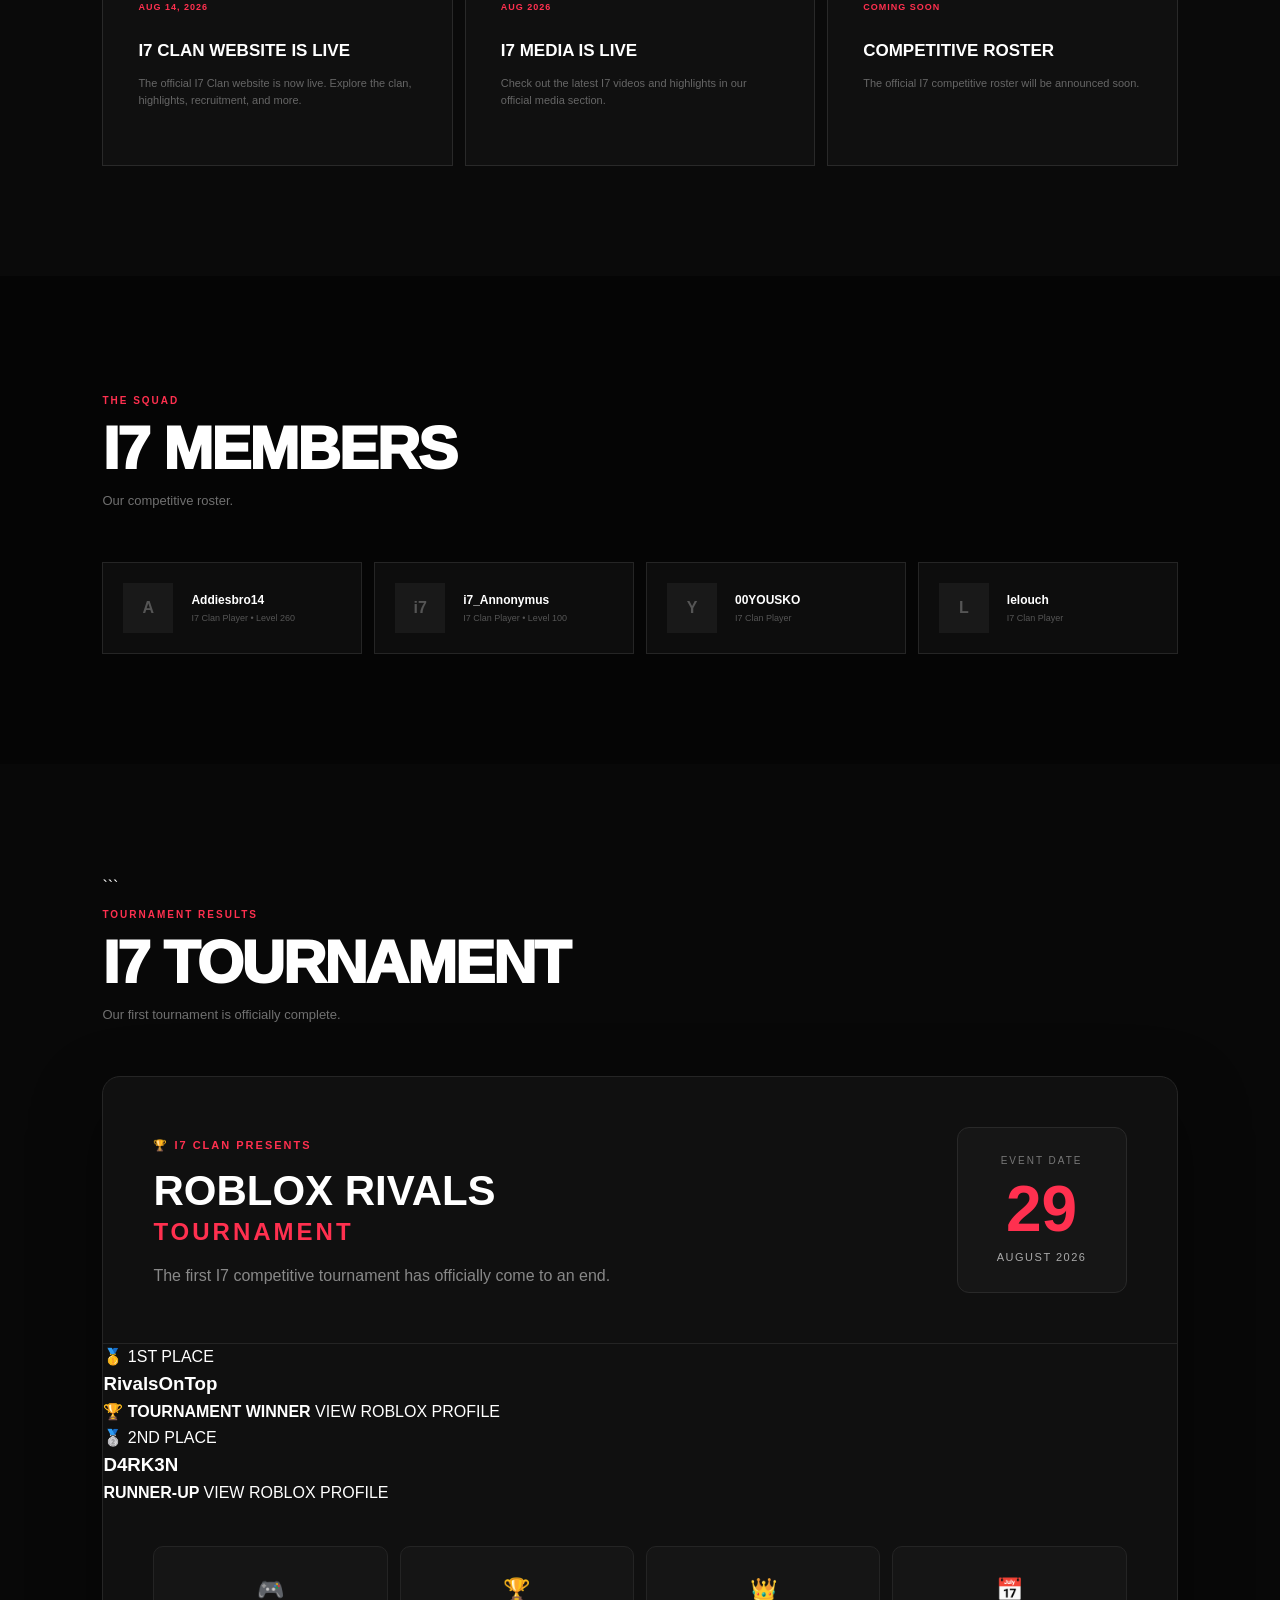
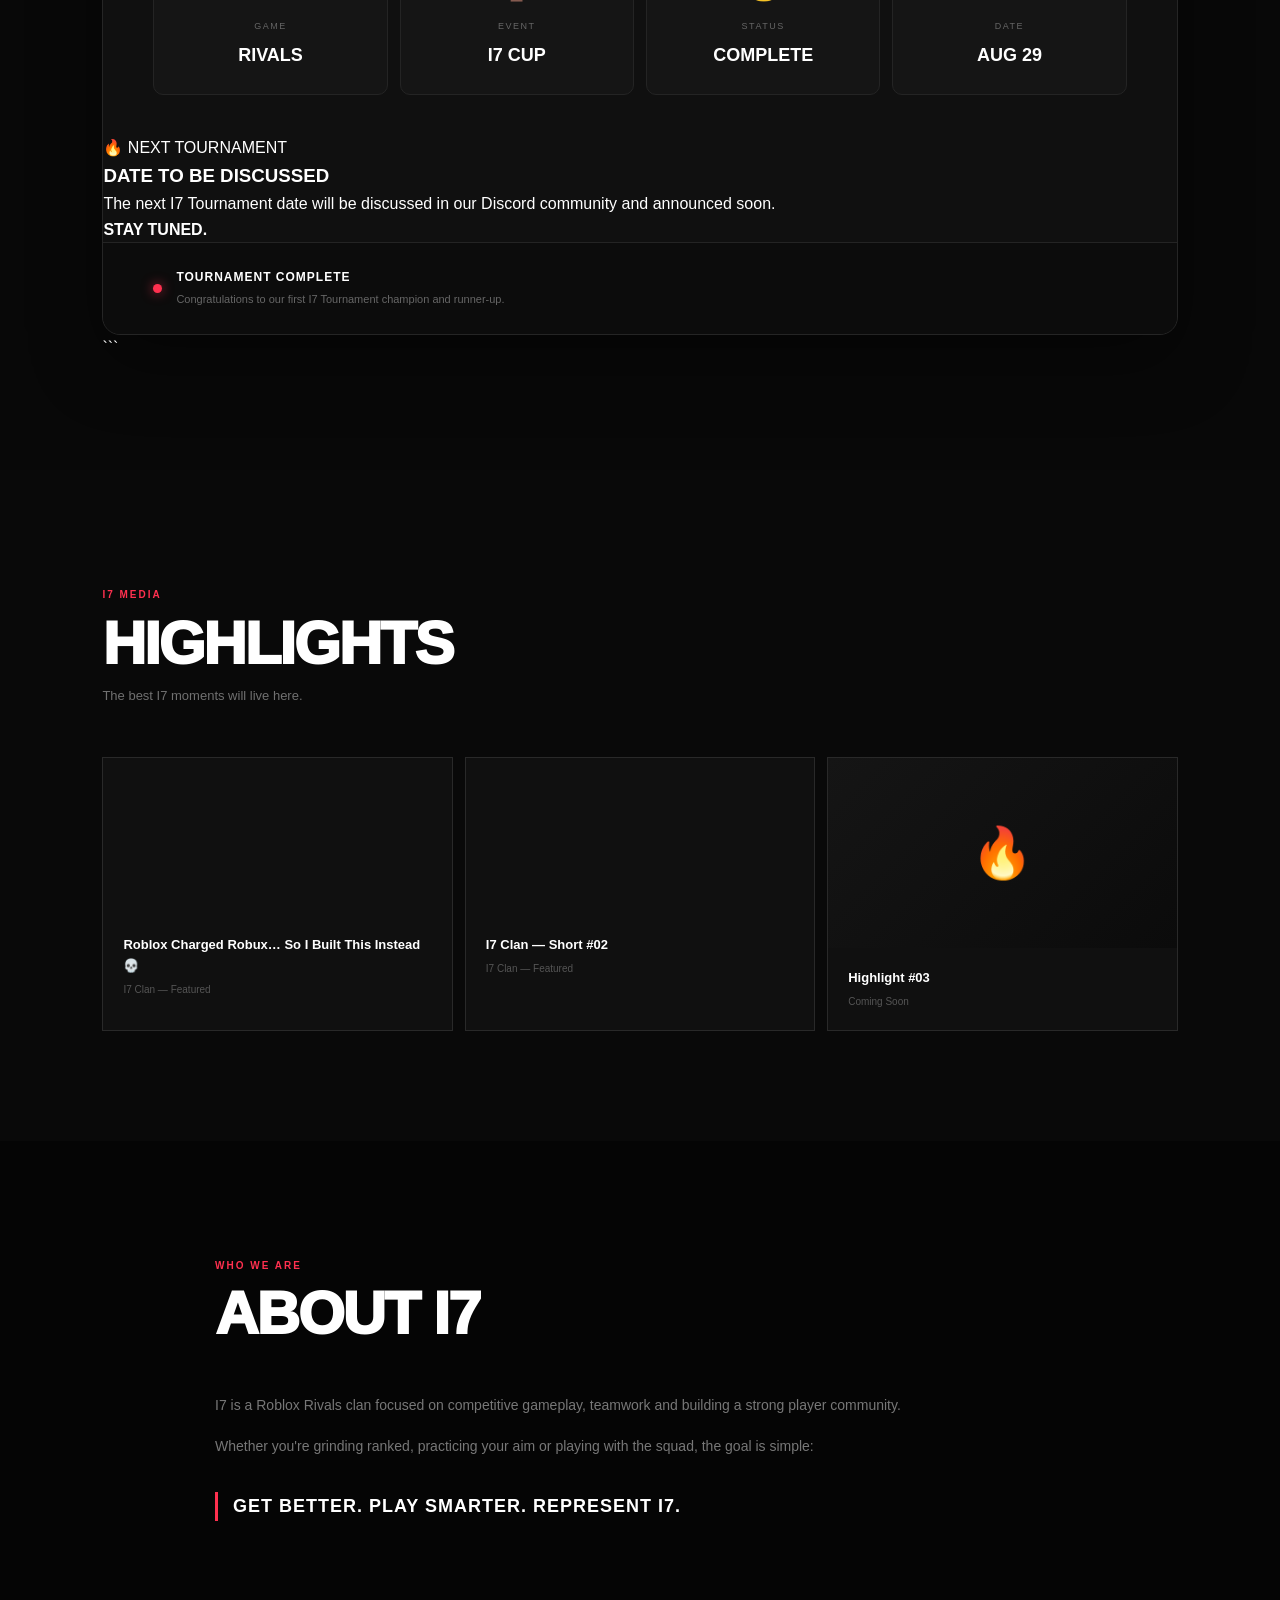
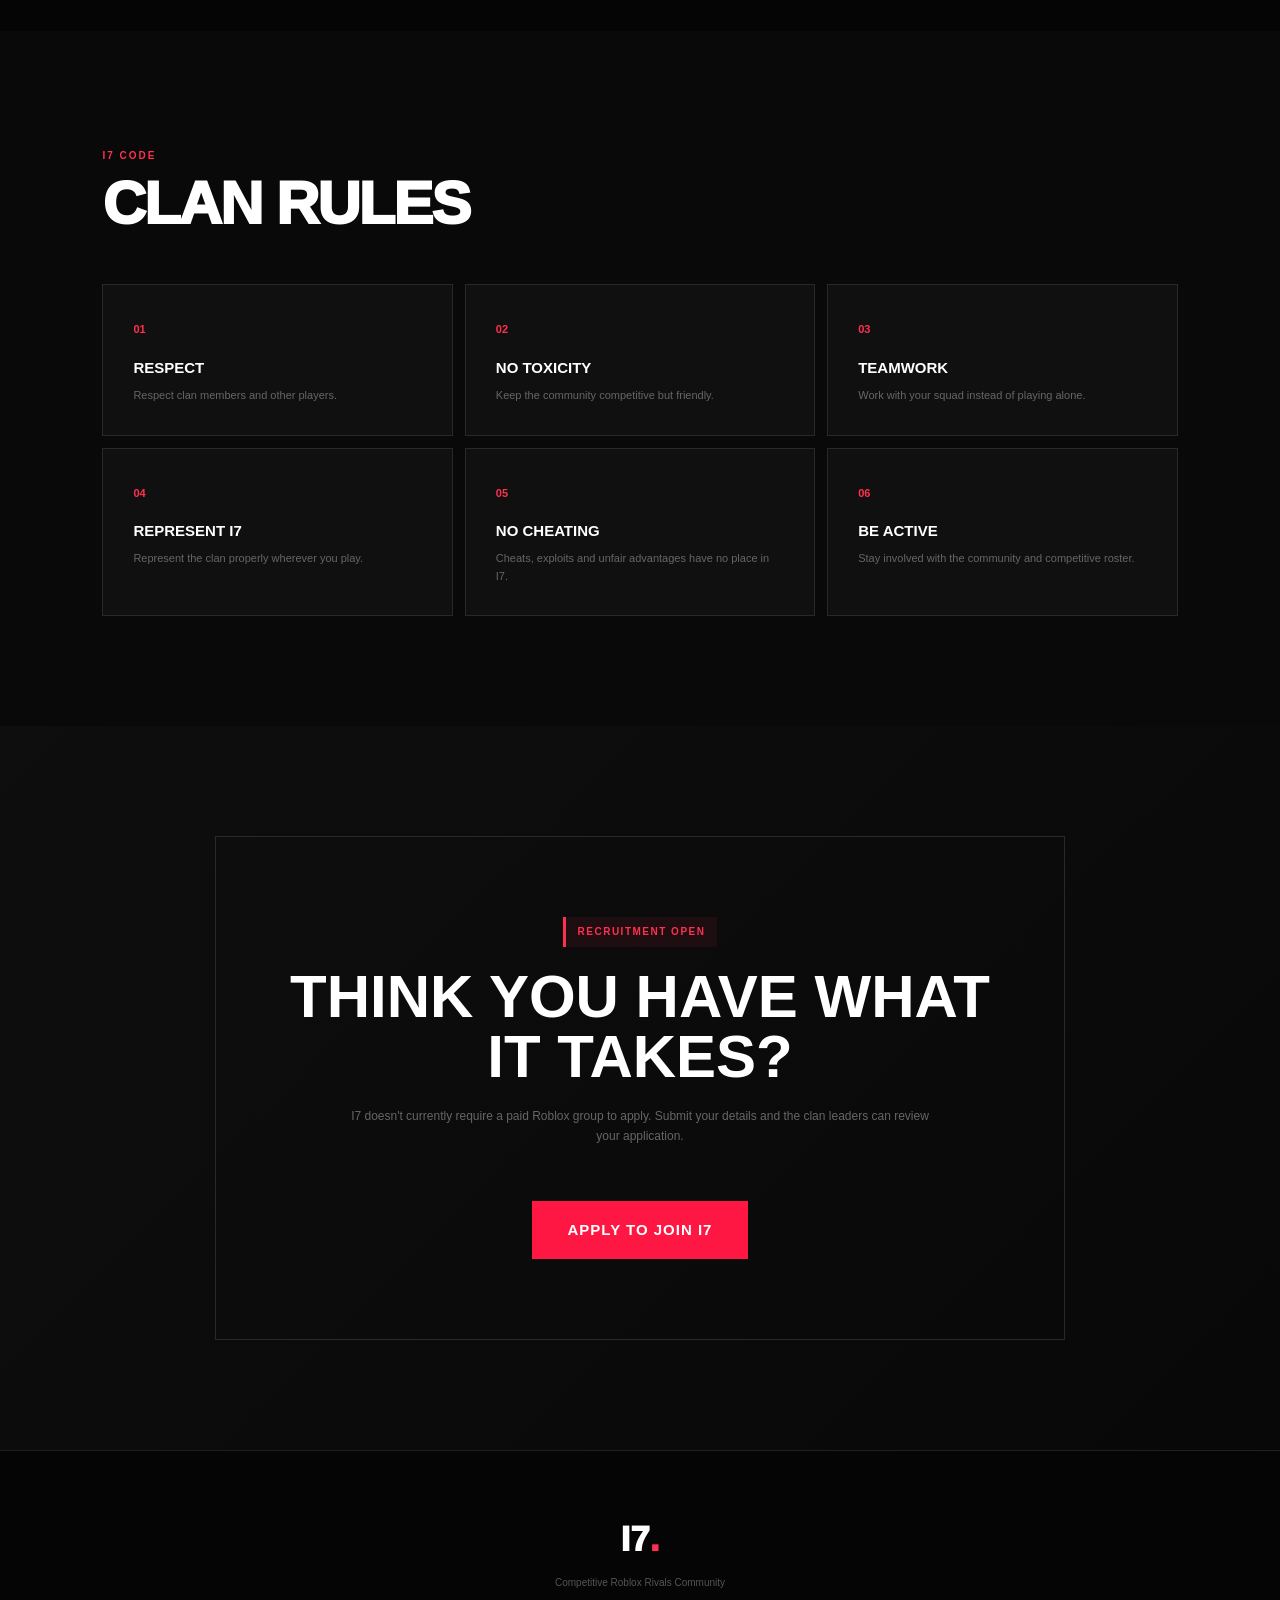
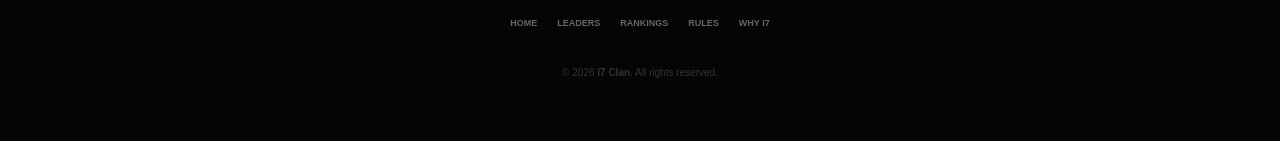
==== commit 50070db0: "Update print statement from 'Hello' to 'Goodbye'" ====
--- a/index.html
+++ b/index.html
@@ -2183,124 +2183,6 @@
 
 <script src="script.js"></script>
 
-/* =========================================
-   I7 NAVBAR INTERACTIONS
-========================================= */
-
-const navbar = document.querySelector(".i7-navbar");
-const menuToggle = document.getElementById("menuToggle");
-
-// MOBILE MENU
-menuToggle.addEventListener("click", () => {
-
-    const isOpen = navbar.classList.toggle("nav-open");
-
-    menuToggle.textContent = isOpen ? "×" : "☰";
-
-    menuToggle.setAttribute("aria-expanded", isOpen);
-
-    menuToggle.setAttribute(
-        "aria-label",
-        isOpen ? "Close navigation menu" : "Open navigation menu"
-    );
-
-});
-
-// DROPDOWNS
-const dropdowns = document.querySelectorAll(
-    ".i7-navbar .nav-dropdown"
-);
-
-dropdowns.forEach(dropdown => {
-
-    const trigger = dropdown.querySelector(".dropdown-trigger");
-
-    trigger.addEventListener("click", (event) => {
-
-        event.stopPropagation();
-
-        // Close other dropdowns
-        dropdowns.forEach(other => {
-
-            if (other !== dropdown) {
-                other.classList.remove("open");
-
-                other.querySelector(".dropdown-trigger")
-                    .setAttribute("aria-expanded", "false");
-            }
-
-        });
-
-        // Toggle selected dropdown
-        const isOpen = dropdown.classList.toggle("open");
-
-        trigger.setAttribute("aria-expanded", isOpen);
-
-    });
-
-});
-
-// CLOSE WHEN CLICKING OUTSIDE
-document.addEventListener("click", (event) => {
-
-    if (!navbar.contains(event.target)) {
-
-        dropdowns.forEach(dropdown => {
-
-            dropdown.classList.remove("open");
-
-            dropdown.querySelector(".dropdown-trigger")
-                .setAttribute("aria-expanded", "false");
-
-        });
-
-        navbar.classList.remove("nav-open");
-
-        menuToggle.textContent = "☰";
-        menuToggle.setAttribute("aria-expanded", "false");
-
-    }
-
-});
-
-// CLOSE MOBILE MENU AFTER NAVIGATION
-document.querySelectorAll(
-    ".i7-navbar .nav-links a, .i7-navbar .dropdown-menu a, .i7-navbar .nav-join"
-).forEach(link => {
-
-    link.addEventListener("click", () => {
-
-        navbar.classList.remove("nav-open");
-
-        menuToggle.textContent = "☰";
-        menuToggle.setAttribute("aria-expanded", "false");
-
-    });
-
-});
-
-// CLOSE MENU WITH ESCAPE KEY
-document.addEventListener("keydown", (event) => {
-
-    if (event.key === "Escape") {
-
-        navbar.classList.remove("nav-open");
-
-        dropdowns.forEach(dropdown => {
-            dropdown.classList.remove("open");
-
-            dropdown.querySelector(".dropdown-trigger")
-                .setAttribute("aria-expanded", "false");
-        });
-
-        menuToggle.textContent = "☰";
-        menuToggle.setAttribute("aria-expanded", "false");
-
-    }
-
-});
-
-
 </body>
 
 </html>
